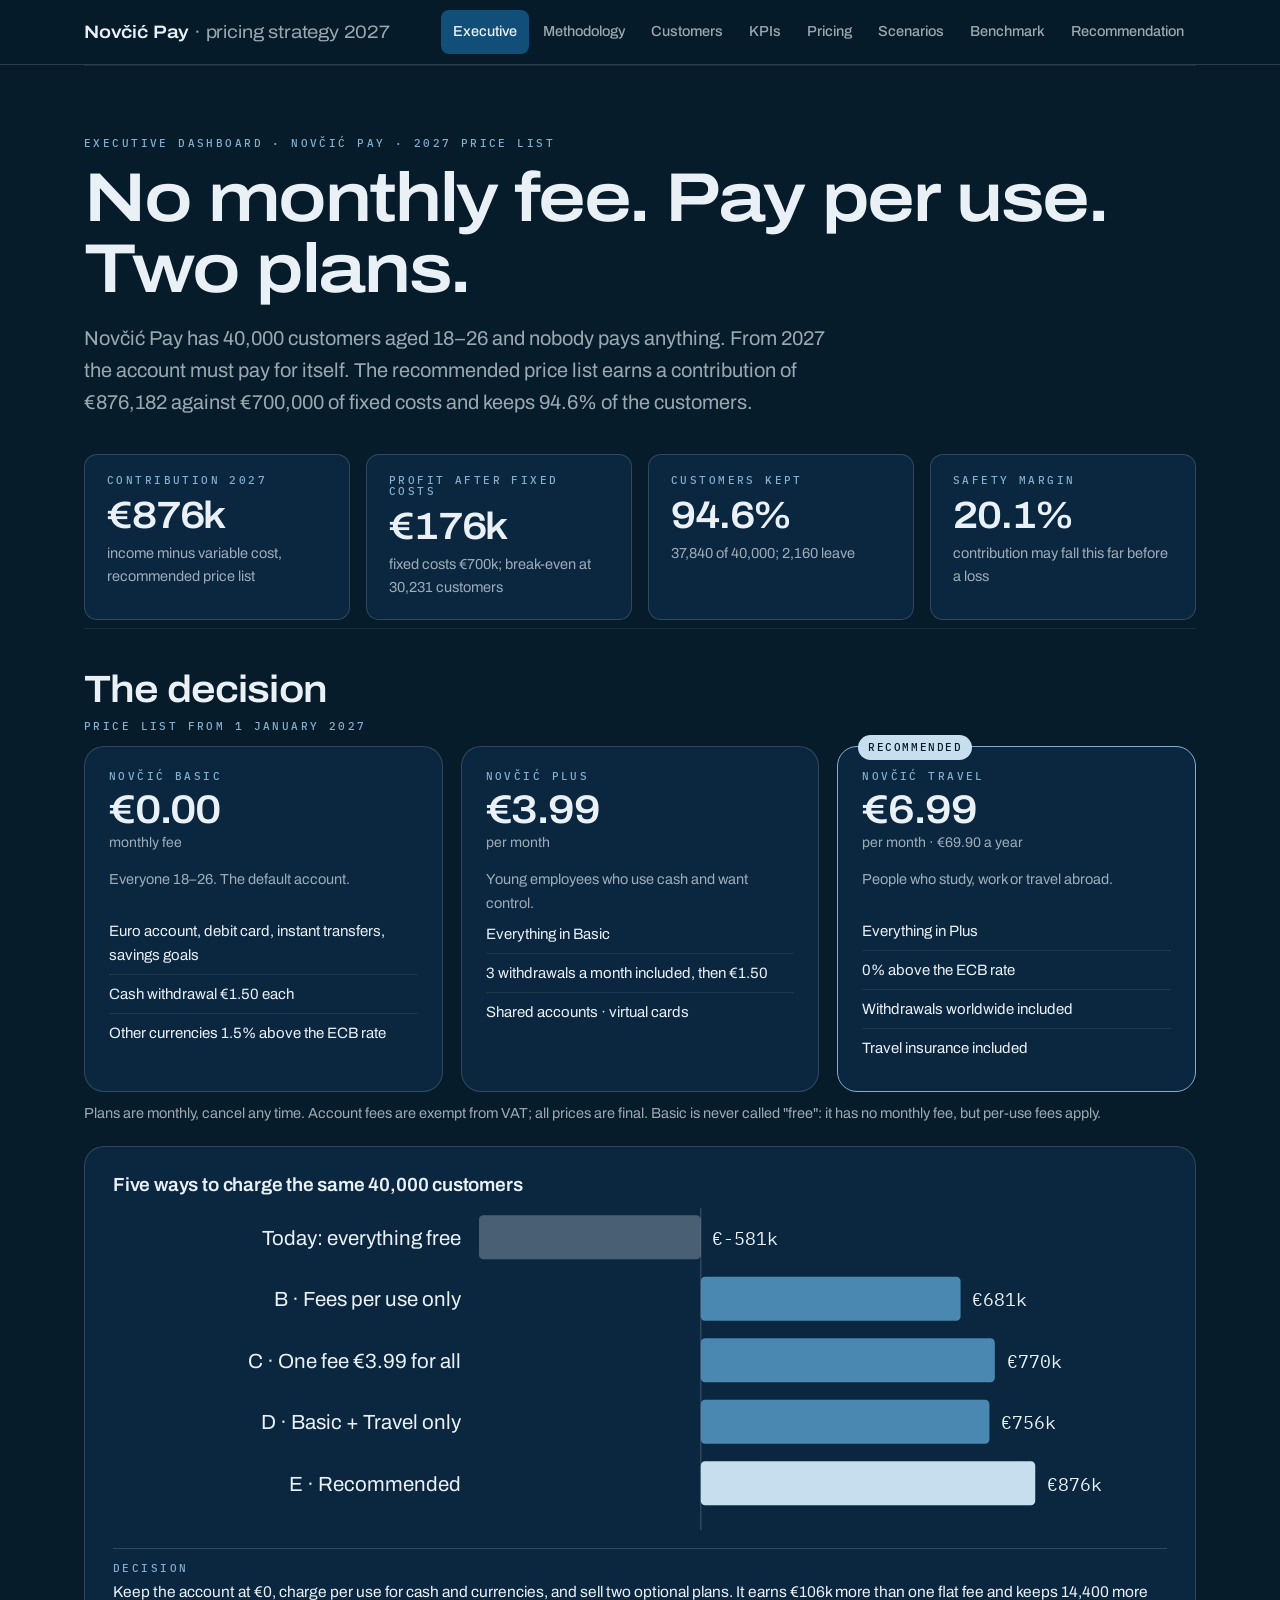
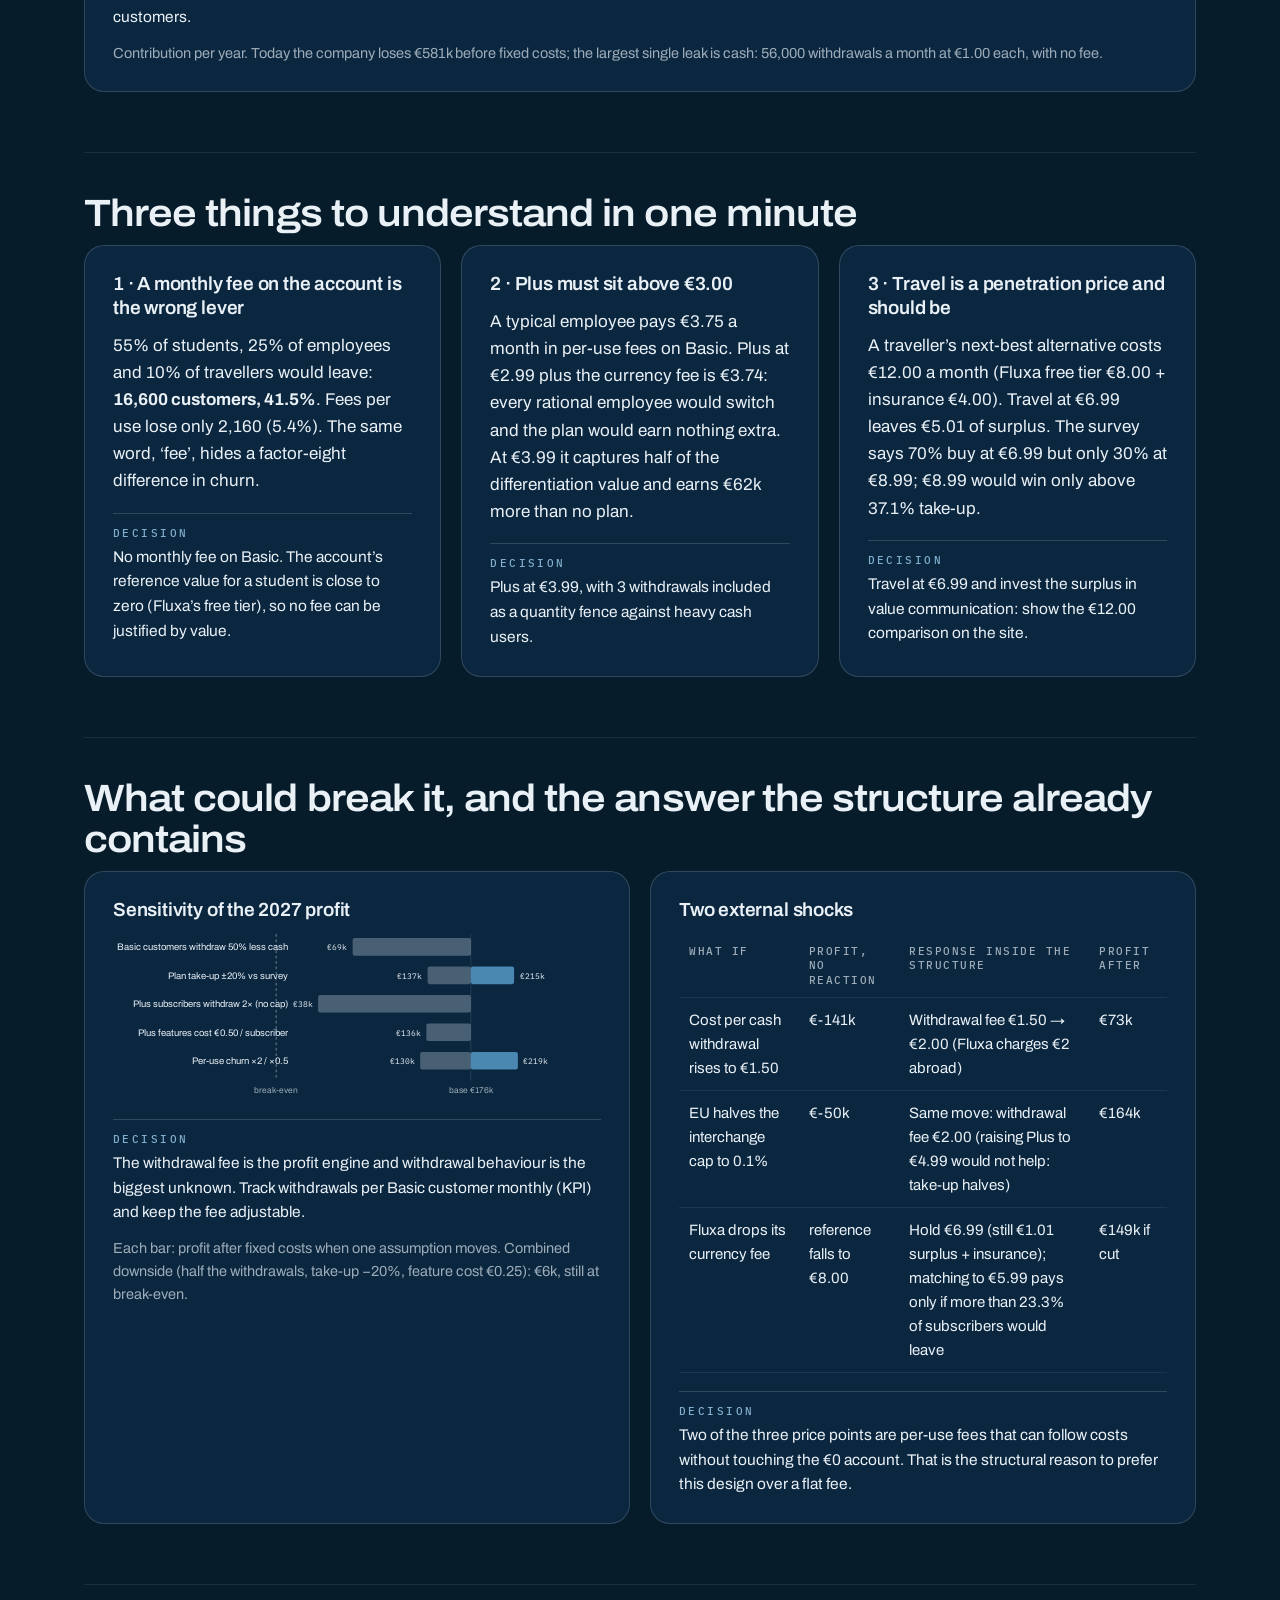
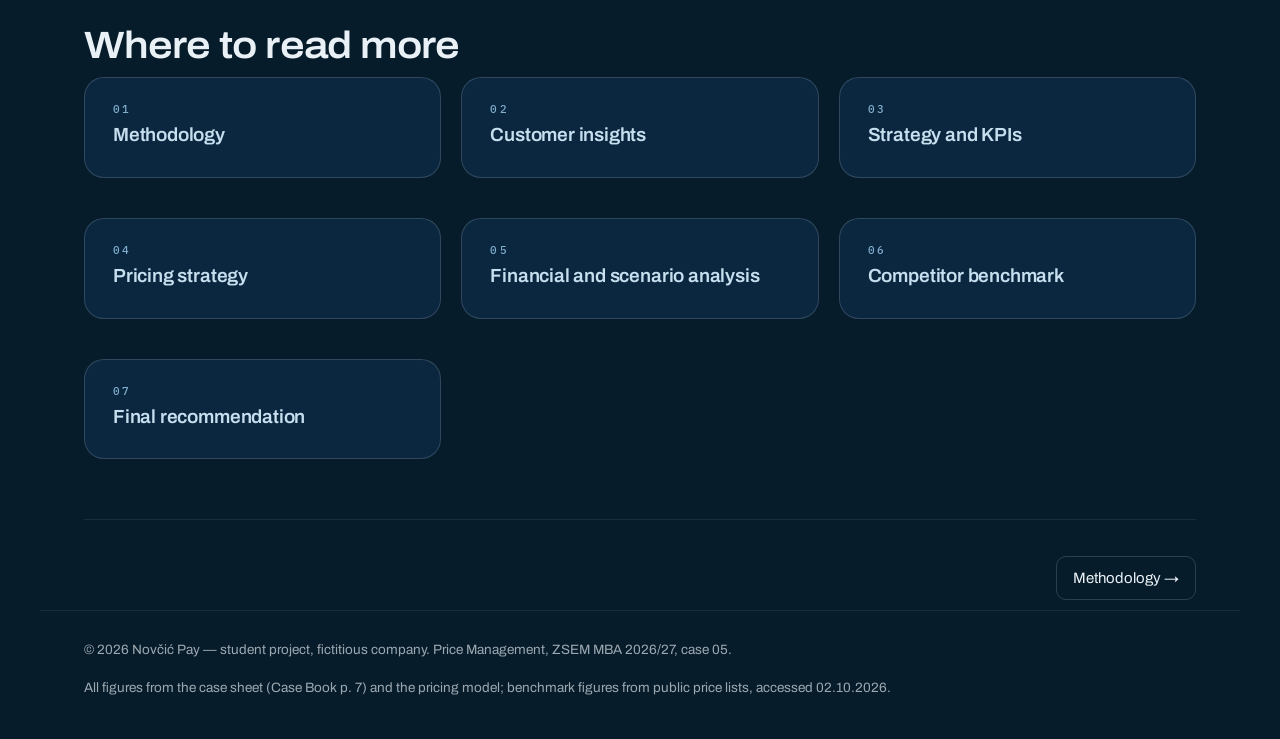
==== dashboard/index.html @ a449c2b1 "Website and pricing for Novčić Pay, with the pricing dashboard Company site (index.html) with the 20" ====
<!DOCTYPE html>
<html lang="en">
<head>
<meta charset="utf-8">
<meta name="viewport" content="width=device-width, initial-scale=1">
<title>No monthly fee. Pay per use. Two plans. — Novčić Pay pricing</title>
<meta name="description" content="Novčić Pay pricing strategy 2027 — No monthly fee. Pay per use. Two plans.">
<link rel="preconnect" href="https://fonts.googleapis.com">
<link href="https://fonts.googleapis.com/css2?family=Archivo:wdth,wght@100..125,400..700&family=IBM+Plex+Mono:wght@400;500&display=swap" rel="stylesheet">
<link rel="stylesheet" href="style.css">
</head>
<body>
<header class="top">
  <div class="wrap bar">
    <a class="brand" href="index.html">Novčić Pay <span>· pricing strategy 2027</span></a>
    <nav class="menu" aria-label="Dashboard pages"><a href="index.html" class=cur>Executive</a><a href="methodology.html">Methodology</a><a href="customers.html">Customers</a><a href="kpis.html">KPIs</a><a href="pricing.html">Pricing</a><a href="scenarios.html">Scenarios</a><a href="benchmark.html">Benchmark</a><a href="recommendation.html">Recommendation</a></nav>
  </div>
</header>
<main class="wrap">
  <section class="hero">
    <div class="eyebrow">Executive dashboard · Novčić Pay · 2027 price list</div>
    <h1>No monthly fee. Pay per use. Two plans.</h1>
    <p class="lead">Novčić Pay has 40,000 customers aged 18–26 and nobody pays anything. From 2027 the account must pay for itself. The recommended price list earns a contribution of €876,182 against €700,000 of fixed costs and keeps 94.6% of the customers.</p>
  </section>
  
<div class="tiles"><div class="tile"><div class="mono">Contribution 2027</div><div class="big">€876k</div><div class="sub">income minus variable cost, recommended price list</div></div><div class="tile"><div class="mono">Profit after fixed costs</div><div class="big">€176k</div><div class="sub">fixed costs €700k; break-even at 30,231 customers</div></div><div class="tile"><div class="mono">Customers kept</div><div class="big">94.6%</div><div class="sub">37,840 of 40,000; 2,160 leave</div></div><div class="tile"><div class="mono">Safety margin</div><div class="big">20.1%</div><div class="sub">contribution may fall this far before a loss</div></div></div>
<section><h2>The decision</h2>
<h3 class="mono" style="margin-bottom:14px">Price list from 1 January 2027</h3>

<div class="plans">
  <div class="plan"><div class="mono">Novčić Basic</div><div class="price">€0.00</div><div class="unit">monthly fee</div>
    <div class="for">Everyone 18–26. The default account.</div>
    <ul><li>Euro account, debit card, instant transfers, savings goals</li><li>Cash withdrawal €1.50 each</li><li>Other currencies 1.5% above the ECB rate</li></ul></div>
  <div class="plan"><div class="mono">Novčić Plus</div><div class="price">€3.99</div><div class="unit">per month</div>
    <div class="for">Young employees who use cash and want control.</div>
    <ul><li>Everything in Basic</li><li>3 withdrawals a month included, then €1.50</li><li>Shared accounts · virtual cards</li></ul></div>
  <div class="plan rec"><div class="tag">Recommended</div><div class="mono">Novčić Travel</div><div class="price">€6.99</div><div class="unit">per month · €69.90 a year</div>
    <div class="for">People who study, work or travel abroad.</div>
    <ul><li>Everything in Plus</li><li>0% above the ECB rate</li><li>Withdrawals worldwide included</li><li>Travel insurance included</li></ul></div>
</div>
<p class="small">Plans are monthly, cancel any time. Account fees are exempt from VAT; all prices are final. Basic is never called "free": it has no monthly fee, but per-use fees apply.</p>

<div style="margin-top:20px">
<article class="card "><h3>Five ways to charge the same 40,000 customers</h3><svg class="chart" viewBox="0 0 720 220" role="img" aria-label="bar chart">
<line x1="401.5" y1="0" x2="401.5" y2="220" class="axis"/>
<text x="238" y="25.0" text-anchor="end" class="lbl">Today: everything free</text>
<rect x="250.0" y="5" width="151.5" height="30" rx="3" class="bar neg"/>
<text x="409.5" y="25.0" text-anchor="start" class="val">€-581k</text>
<text x="238" y="67.0" text-anchor="end" class="lbl">B · Fees per use only</text>
<rect x="401.5" y="47" width="177.5" height="30" rx="3" class="bar"/>
<text x="587.0" y="67.0" text-anchor="start" class="val">€681k</text>
<text x="238" y="109.0" text-anchor="end" class="lbl">C · One fee €3.99 for all</text>
<rect x="401.5" y="89" width="200.9" height="30" rx="3" class="bar"/>
<text x="610.4" y="109.0" text-anchor="start" class="val">€770k</text>
<text x="238" y="151.0" text-anchor="end" class="lbl">D · Basic + Travel only</text>
<rect x="401.5" y="131" width="197.2" height="30" rx="3" class="bar"/>
<text x="606.7" y="151.0" text-anchor="start" class="val">€756k</text>
<text x="238" y="193.0" text-anchor="end" class="lbl">E · Recommended</text>
<rect x="401.5" y="173" width="228.5" height="30" rx="3" class="bar hi"/>
<text x="638.0" y="193.0" text-anchor="start" class="val">€876k</text>
</svg><p class="decision"><span class="mono">Decision</span>Keep the account at €0, charge per use for cash and currencies, and sell two optional plans. It earns €106k more than one flat fee and keeps 14,400 more customers.</p><p class="note">Contribution per year. Today the company loses €581k before fixed costs; the largest single leak is cash: 56,000 withdrawals a month at €1.00 each, with no fee.</p></article>
</div>
</div></section>
<section><h2>Three things to understand in one minute</h2>
<div class="grid3">
<article class="card "><h3>1 · A monthly fee on the account is the wrong lever</h3><p>55% of students, 25% of employees and 10% of travellers would leave: <strong>16,600 customers, 41.5%</strong>. Fees per use lose only 2,160 (5.4%). The same word, ‘fee’, hides a factor-eight difference in churn.</p><p class="decision"><span class="mono">Decision</span>No monthly fee on Basic. The account’s reference value for a student is close to zero (Fluxa’s free tier), so no fee can be justified by value.</p></article>
<article class="card "><h3>2 · Plus must sit above €3.00</h3><p>A typical employee pays €3.75 a month in per-use fees on Basic. Plus at €2.99 plus the currency fee is €3.74: every rational employee would switch and the plan would earn nothing extra. At €3.99 it captures half of the differentiation value and earns €62k more than no plan.</p><p class="decision"><span class="mono">Decision</span>Plus at €3.99, with 3 withdrawals included as a quantity fence against heavy cash users.</p></article>
<article class="card "><h3>3 · Travel is a penetration price and should be</h3><p>A traveller’s next-best alternative costs €12.00 a month (Fluxa free tier €8.00 + insurance €4.00). Travel at €6.99 leaves €5.01 of surplus. The survey says 70% buy at €6.99 but only 30% at €8.99; €8.99 would win only above 37.1% take-up.</p><p class="decision"><span class="mono">Decision</span>Travel at €6.99 and invest the surplus in value communication: show the €12.00 comparison on the site.</p></article>
</div></section>
<section><h2>What could break it, and the answer the structure already contains</h2>
<div class="grid2">
<article class="card "><h3>Sensitivity of the 2027 profit</h3><svg class="chart" viewBox="0 0 720 246" role="img" aria-label="sensitivity">
<line x1="240.7" y1="0" x2="240.7" y2="216" class="axis dashed"/><text x="240.7" y="234" text-anchor="middle" class="lbl sm">break-even</text>
<line x1="528.0" y1="0" x2="528.0" y2="216" class="axis"/><text x="528.0" y="234" text-anchor="middle" class="lbl sm">base €176k</text>
<text x="258" y="24.0" text-anchor="end" class="lbl">Basic customers withdraw 50% less cash</text>
<rect x="353.6" y="6" width="174.5" height="26" rx="3" class="bar neg"/>
<text x="345.6" y="24.0" text-anchor="end" class="val">€69k</text>
<text x="258" y="66.0" text-anchor="end" class="lbl">Plan take-up ±20% vs survey</text>
<rect x="464.2" y="48" width="63.8" height="26" rx="3" class="bar neg"/>
<text x="456.2" y="66.0" text-anchor="end" class="val">€137k</text>
<rect x="528.0" y="48" width="63.8" height="26" rx="3" class="bar"/>
<text x="599.8" y="66.0" text-anchor="start" class="val">€215k</text>
<text x="258" y="108.0" text-anchor="end" class="lbl">Plus subscribers withdraw 2× (no cap)</text>
<rect x="302.6" y="90" width="225.4" height="26" rx="3" class="bar neg"/>
<text x="294.6" y="108.0" text-anchor="end" class="val">€38k</text>
<text x="258" y="150.0" text-anchor="end" class="lbl">Plus features cost €0.50 / subscriber</text>
<rect x="462.3" y="132" width="65.7" height="26" rx="3" class="bar neg"/>
<text x="454.3" y="150.0" text-anchor="end" class="val">€136k</text>
<text x="258" y="192.0" text-anchor="end" class="lbl">Per-use churn ×2 / ×0.5</text>
<rect x="453.2" y="174" width="74.9" height="26" rx="3" class="bar neg"/>
<text x="445.2" y="192.0" text-anchor="end" class="val">€130k</text>
<rect x="528.0" y="174" width="69.4" height="26" rx="3" class="bar"/>
<text x="605.4" y="192.0" text-anchor="start" class="val">€219k</text>
</svg><p class="decision"><span class="mono">Decision</span>The withdrawal fee is the profit engine and withdrawal behaviour is the biggest unknown. Track withdrawals per Basic customer monthly (KPI) and keep the fee adjustable.</p><p class="note">Each bar: profit after fixed costs when one assumption moves. Combined downside (half the withdrawals, take-up −20%, feature cost €0.25): €6k, still at break-even.</p></article>
<article class="card "><h3>Two external shocks</h3><div class="tablewrap"><table class=""><thead><tr><th>What if</th><th>Profit, no reaction</th><th>Response inside the structure</th><th>Profit after</th></tr></thead><tbody><tr><td>Cost per cash withdrawal rises to €1.50</td><td><span class="n">€-141k</span></td><td>Withdrawal fee €1.50 → €2.00 (Fluxa charges €2 abroad)</td><td>€73k</td></tr><tr><td>EU halves the interchange cap to 0.1%</td><td>€-50k</td><td>Same move: withdrawal fee €2.00 (raising Plus to €4.99 would not help: take-up halves)</td><td>€164k</td></tr><tr><td>Fluxa drops its currency fee</td><td>reference falls to €8.00</td><td>Hold €6.99 (still €1.01 surplus + insurance); matching to €5.99 pays only if more than 23.3% of subscribers would leave</td><td>€149k if cut</td></tr></tbody></table></div><p class="decision"><span class="mono">Decision</span>Two of the three price points are per-use fees that can follow costs without touching the €0 account. That is the structural reason to prefer this design over a flat fee.</p></article>
</div></section>
<section><h2>Where to read more</h2><div class="grid3"><a class="card" style="text-decoration:none;display:block" href="methodology.html"><div class="mono">01</div><h3 style="margin:8px 0 4px">Methodology</h3></a><a class="card" style="text-decoration:none;display:block" href="customers.html"><div class="mono">02</div><h3 style="margin:8px 0 4px">Customer insights</h3></a><a class="card" style="text-decoration:none;display:block" href="kpis.html"><div class="mono">03</div><h3 style="margin:8px 0 4px">Strategy and KPIs</h3></a><a class="card" style="text-decoration:none;display:block" href="pricing.html"><div class="mono">04</div><h3 style="margin:8px 0 4px">Pricing strategy</h3></a><a class="card" style="text-decoration:none;display:block" href="scenarios.html"><div class="mono">05</div><h3 style="margin:8px 0 4px">Financial and scenario analysis</h3></a><a class="card" style="text-decoration:none;display:block" href="benchmark.html"><div class="mono">06</div><h3 style="margin:8px 0 4px">Competitor benchmark</h3></a><a class="card" style="text-decoration:none;display:block" href="recommendation.html"><div class="mono">07</div><h3 style="margin:8px 0 4px">Final recommendation</h3></a></div></section>

  <nav class="pager"><span></span><a href="methodology.html">Methodology →</a></nav>
</main>
<footer class="wrap foot">
  <span>© 2026 Novčić Pay — student project, fictitious company. Price Management, ZSEM MBA 2026/27, case 05.</span>
  <span>All figures from the case sheet (Case Book p. 7) and the pricing model; benchmark figures from public price lists, accessed 02.10.2026.</span>
</footer>
</body>
</html>
---- dashboard/style.css ----
/* Novčić Pay pricing dashboard — MODRO tokens, dark base. Generated by novcic_build_dashboard.py */
:root{
  --deep:#071C2B; --ink:#0D2F49; --surface:#0B2740; --surface2:#114E78;
  --text:#EAF1F6; --muted:rgba(234,241,246,.66); --hair:rgba(234,241,246,.16); --hair-soft:rgba(234,241,246,.08);
  --d1:#C6DEED; --d2:#82AFCE; --d3:#4A87B1; --d4:#236995;
  --sans:"Archivo",-apple-system,BlinkMacSystemFont,"Segoe UI",Helvetica,Arial,sans-serif;
  --mono:"IBM Plex Mono",ui-monospace,SFMono-Regular,Menlo,monospace;
  --max:1200px; --pad:44px; --r-lg:20px; --r-md:13px;
}
*{box-sizing:border-box}
html{scroll-behavior:smooth}
body{margin:0;background:var(--deep);color:var(--text);font-family:var(--sans);font-size:17px;line-height:1.6;font-variation-settings:"wdth" 100}
a{color:var(--d1)}
.wrap{max-width:var(--max);margin:0 auto;padding:0 var(--pad)}
.top{position:sticky;top:0;z-index:20;background:rgba(7,28,43,.88);backdrop-filter:blur(10px);border-bottom:1px solid var(--hair)}
.bar{display:flex;align-items:center;justify-content:space-between;gap:16px;min-height:64px;flex-wrap:wrap}
.brand{font-weight:600;font-size:18px;letter-spacing:-.01em;color:var(--text);text-decoration:none;font-variation-settings:"wdth" 112}
.brand span{color:var(--muted);font-weight:400}
.menu{display:flex;gap:2px;flex-wrap:wrap}
.menu a{display:inline-flex;align-items:center;min-height:44px;padding:0 12px;border-radius:8px;color:var(--muted);text-decoration:none;font-size:14.5px;font-weight:500}
.menu a:hover{background:var(--hair-soft);color:var(--text)}
.menu a.cur{color:var(--text);background:var(--surface2)}
.hero{padding:72px 0 28px}
.eyebrow,.mono{font:500 11px/1 var(--mono);letter-spacing:.22em;text-transform:uppercase;color:var(--d2)}
h1{font-size:clamp(38px,5.4vw,72px);line-height:1.02;letter-spacing:-.035em;font-weight:600;margin:14px 0 18px;font-variation-settings:"wdth" 118}
h2{font-size:clamp(26px,3vw,38px);line-height:1.1;letter-spacing:-.025em;font-weight:600;margin:0 0 10px;font-variation-settings:"wdth" 112}
h3{font-size:19px;line-height:1.25;margin:0 0 12px;font-weight:600;letter-spacing:-.01em}
.lead{font-size:20px;color:var(--muted);max-width:68ch;margin:0}
.intro{color:var(--muted);max-width:68ch;margin:0 0 22px}
section{padding:40px 0;border-top:1px solid var(--hair-soft)}
p{margin:0 0 1em}
.tiles{display:grid;grid-template-columns:repeat(4,1fr);gap:16px;margin:8px 0 8px}
.tile{background:var(--surface);border:1px solid var(--hair);border-radius:var(--r-md);padding:20px 22px}
.tile .big{font-size:38px;font-weight:600;letter-spacing:-.03em;line-height:1.05;margin:10px 0 6px;font-variant-numeric:tabular-nums;font-variation-settings:"wdth" 112}
.tile .sub{color:var(--muted);font-size:14.5px}
.grid2{display:grid;grid-template-columns:1fr 1fr;gap:20px}
.grid3{display:grid;grid-template-columns:repeat(3,1fr);gap:20px}
.card{background:var(--surface);border:1px solid var(--hair);border-radius:var(--r-lg);padding:26px 28px;margin:0 0 20px}
.card.plain{background:transparent;border-color:var(--hair-soft)}
.card.accent{border-color:var(--d2);box-shadow:0 0 0 1px rgba(130,175,206,.25),0 20px 60px rgba(7,28,43,.5)}
.decision{margin:18px 0 0;padding-top:14px;border-top:1px solid var(--hair);color:var(--text);font-size:15.5px}
.decision .mono{display:block;margin-bottom:6px}
.note{color:var(--muted);font-size:14.5px;margin:12px 0 0}
.chart{width:100%;height:auto;display:block;margin:8px 0 4px}
.chart .lbl{fill:var(--text);font-family:var(--sans);font-size:14px}
.chart .lbl.sm{font-size:12.5px;fill:var(--muted)}
.chart .val{fill:var(--text);font-family:var(--mono);font-size:12.5px}
.chart .val.hi{fill:var(--d1);font-weight:500}
.chart .bar{fill:var(--d3)}
.chart .bar.hi{fill:var(--d1)}
.chart .bar.neg{fill:rgba(234,241,246,.28)}
.chart .range{fill:rgba(130,175,206,.22);stroke:var(--d2);stroke-width:1}
.chart .axis{stroke:var(--hair);stroke-width:1}
.chart .axis.dashed{stroke-dasharray:4 4;stroke:var(--muted)}
.chart .axis.hi{stroke:var(--d1);stroke-dasharray:2 5}
.chart .grid{stroke:var(--hair-soft);stroke-width:1}
.chart .line{fill:none;stroke:var(--d2);stroke-width:2.5}
.chart .dot{fill:var(--d1);stroke:var(--deep);stroke-width:2}
.chart .shade{fill:rgba(234,241,246,.05)}
.tablewrap{overflow-x:auto;margin:6px 0}
table{width:100%;border-collapse:collapse;font-size:15px}
th,td{text-align:left;padding:10px 10px;border-bottom:1px solid var(--hair-soft);vertical-align:top}
th{font:500 11px/1.3 var(--mono);letter-spacing:.14em;text-transform:uppercase;color:var(--muted)}
td.n,th.n{text-align:right;font-variant-numeric:tabular-nums;white-space:nowrap}
tr.hi td{color:var(--d1);font-weight:600}
td.dim{color:var(--muted)}
.plans{display:grid;grid-template-columns:repeat(3,1fr);gap:18px;margin:10px 0}
.plan{background:var(--surface);border:1px solid var(--hair);border-radius:var(--r-lg);padding:24px;position:relative}
.plan.rec{border-color:var(--d2)}
.plan .tag{position:absolute;top:-12px;left:20px;background:var(--d1);color:var(--deep);font:500 11px/1 var(--mono);letter-spacing:.14em;text-transform:uppercase;padding:7px 10px;border-radius:999px}
.plan .price{font-size:40px;font-weight:600;letter-spacing:-.03em;line-height:1;margin:8px 0 2px;font-variation-settings:"wdth" 112}
.plan .unit{color:var(--muted);font-size:14px;margin-bottom:14px}
.plan ul{list-style:none;margin:0;padding:0}
.plan li{padding:7px 0;border-top:1px solid var(--hair-soft);font-size:15px}
.plan li:first-child{border-top:0}
.plan .for{color:var(--muted);font-size:14.5px;min-height:44px}
.chain{display:flex;flex-wrap:wrap;gap:8px;align-items:center;margin:10px 0 20px}
.chain span{background:var(--surface);border:1px solid var(--hair);border-radius:999px;padding:8px 14px;font-size:14.5px}
.chain span.on{border-color:var(--d2);color:var(--d1)}
.chain i{color:var(--muted);font-style:normal}
.map{display:grid;grid-template-columns:1fr;gap:10px}
.map .row{display:grid;grid-template-columns:150px 1fr;gap:12px;align-items:stretch}
.map .row .k{font:500 11px/1.3 var(--mono);letter-spacing:.14em;text-transform:uppercase;color:var(--d2);padding-top:14px}
.map .row .v{display:flex;gap:10px;flex-wrap:wrap}
.map .row .v span{background:var(--surface);border:1px solid var(--hair);border-radius:var(--r-md);padding:10px 14px;font-size:14.5px;flex:1 1 200px}
.map .arrow{text-align:center;color:var(--muted);font-size:20px;line-height:1;margin:-4px 0}
ol.steps{counter-reset:s;list-style:none;padding:0;margin:0}
ol.steps li{counter-increment:s;position:relative;padding:12px 0 12px 54px;border-top:1px solid var(--hair-soft)}
ol.steps li::before{content:counter(s,decimal-leading-zero);position:absolute;left:0;top:14px;font:500 12px/1 var(--mono);color:var(--d2);letter-spacing:.1em}
.pager{display:flex;justify-content:space-between;gap:16px;padding:36px 0 10px;border-top:1px solid var(--hair-soft);flex-wrap:wrap}
.pager a{display:inline-flex;align-items:center;min-height:44px;padding:0 16px;border:1px solid var(--hair);border-radius:10px;color:var(--text);text-decoration:none;font-size:15px}
.pager a:hover{border-color:var(--d2)}
.foot{display:flex;justify-content:space-between;gap:16px;flex-wrap:wrap;color:var(--muted);font-size:13.5px;padding-top:28px;padding-bottom:40px;border-top:1px solid var(--hair-soft)}
.kv{display:grid;grid-template-columns:auto 1fr;gap:6px 18px;font-size:15px}
.kv dt{color:var(--muted)}.kv dd{margin:0;font-variant-numeric:tabular-nums}
.callout{border-left:3px solid var(--d2);padding:4px 0 4px 18px;margin:14px 0;color:var(--text)}
.small{font-size:14.5px;color:var(--muted)}
@media(max-width:980px){.tiles{grid-template-columns:1fr 1fr}.grid2,.grid3,.plans{grid-template-columns:1fr}.map .row{grid-template-columns:1fr}:root{--pad:24px}}
@media(max-width:600px){:root{--pad:16px}body{font-size:16px}.tiles{grid-template-columns:1fr 1fr;gap:10px}.tile{padding:14px 16px}.tile .big{font-size:28px}.card{padding:20px 18px}.hero{padding:40px 0 20px}.lead{font-size:17.5px}.menu a{padding:0 9px;font-size:13.5px}}
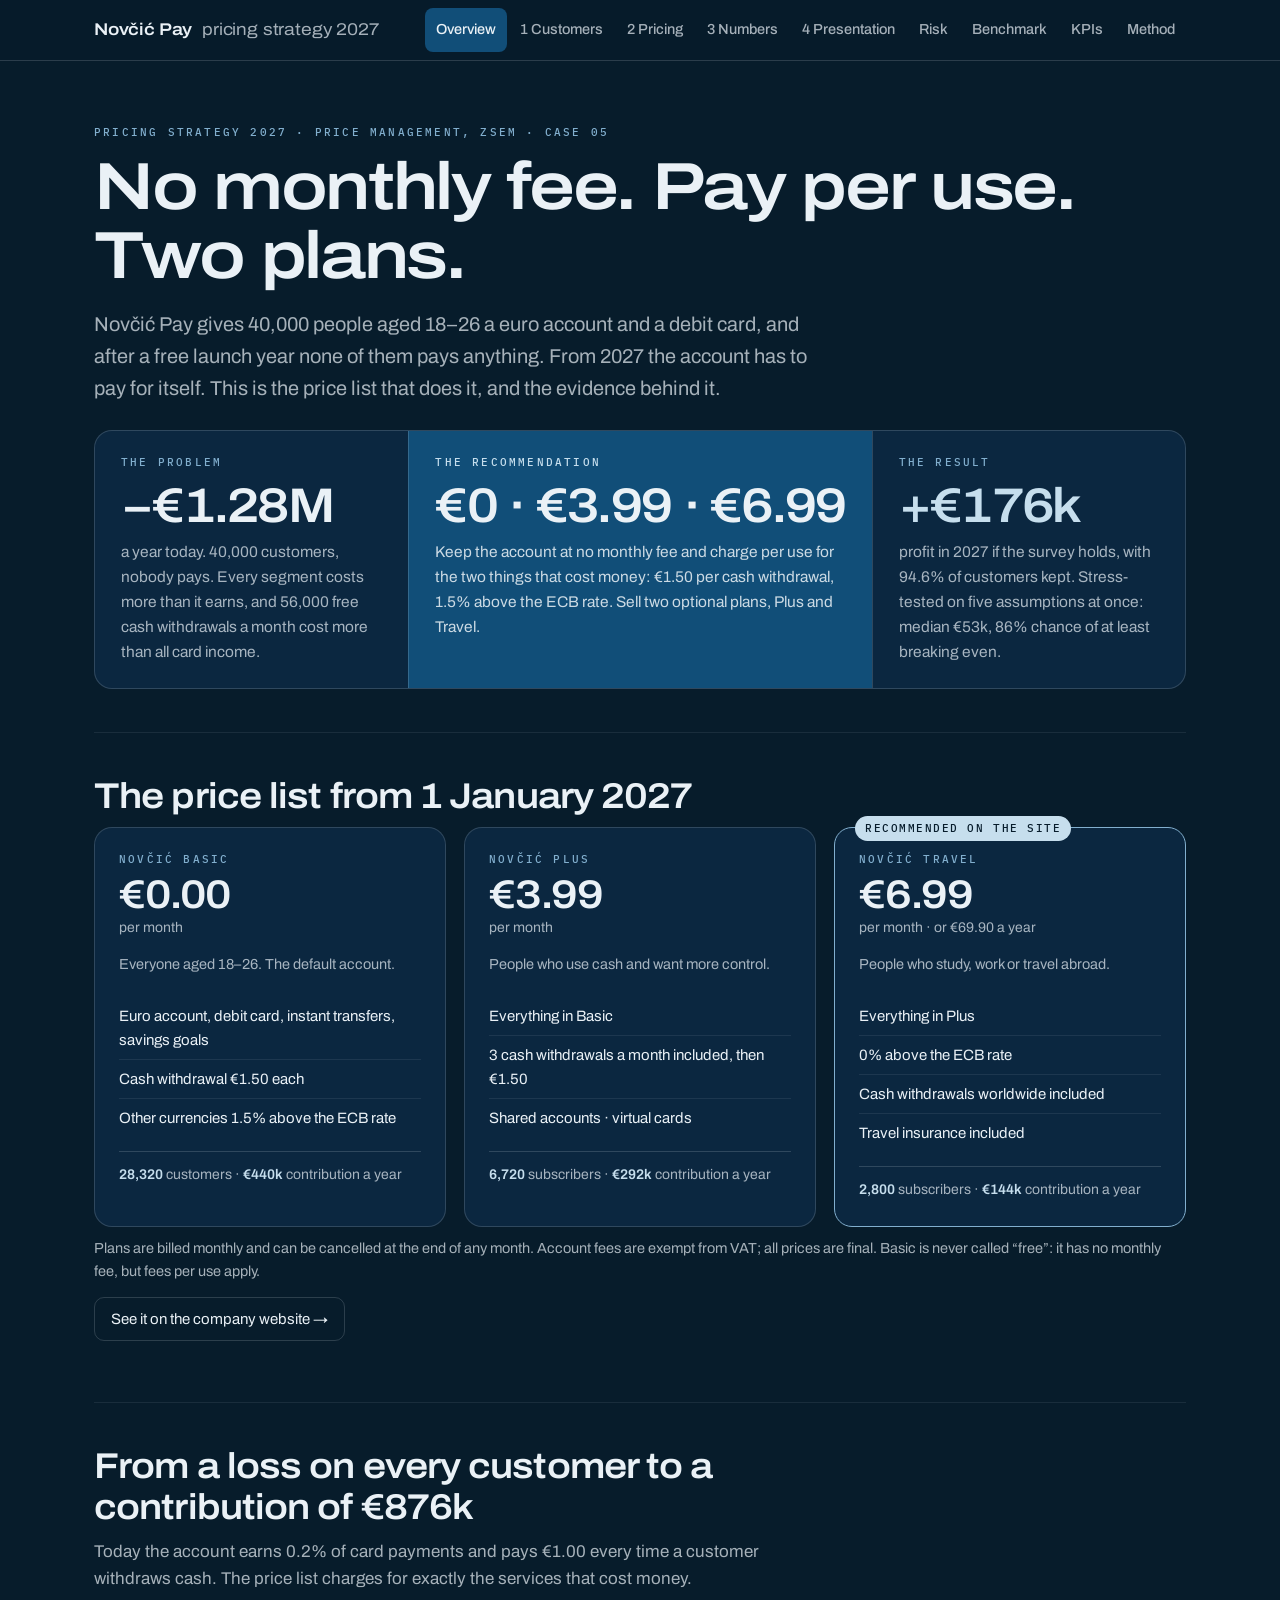
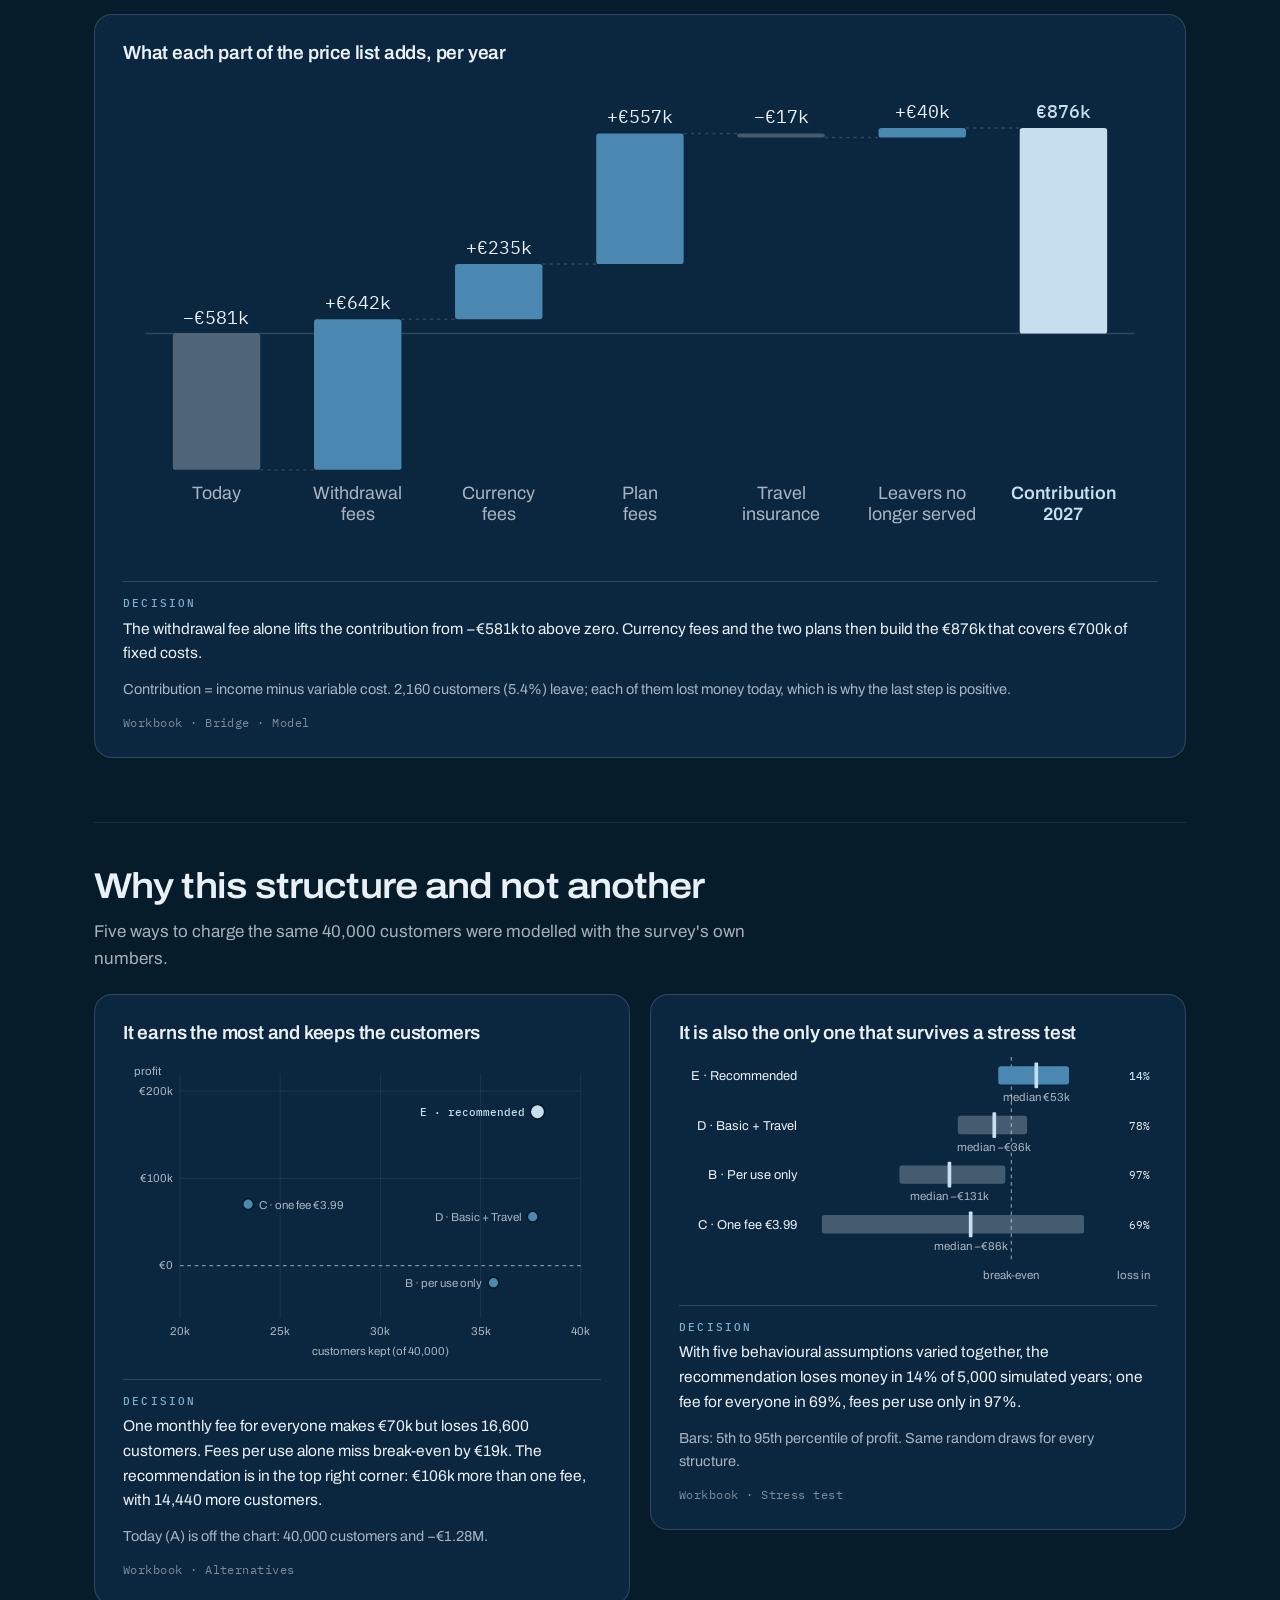
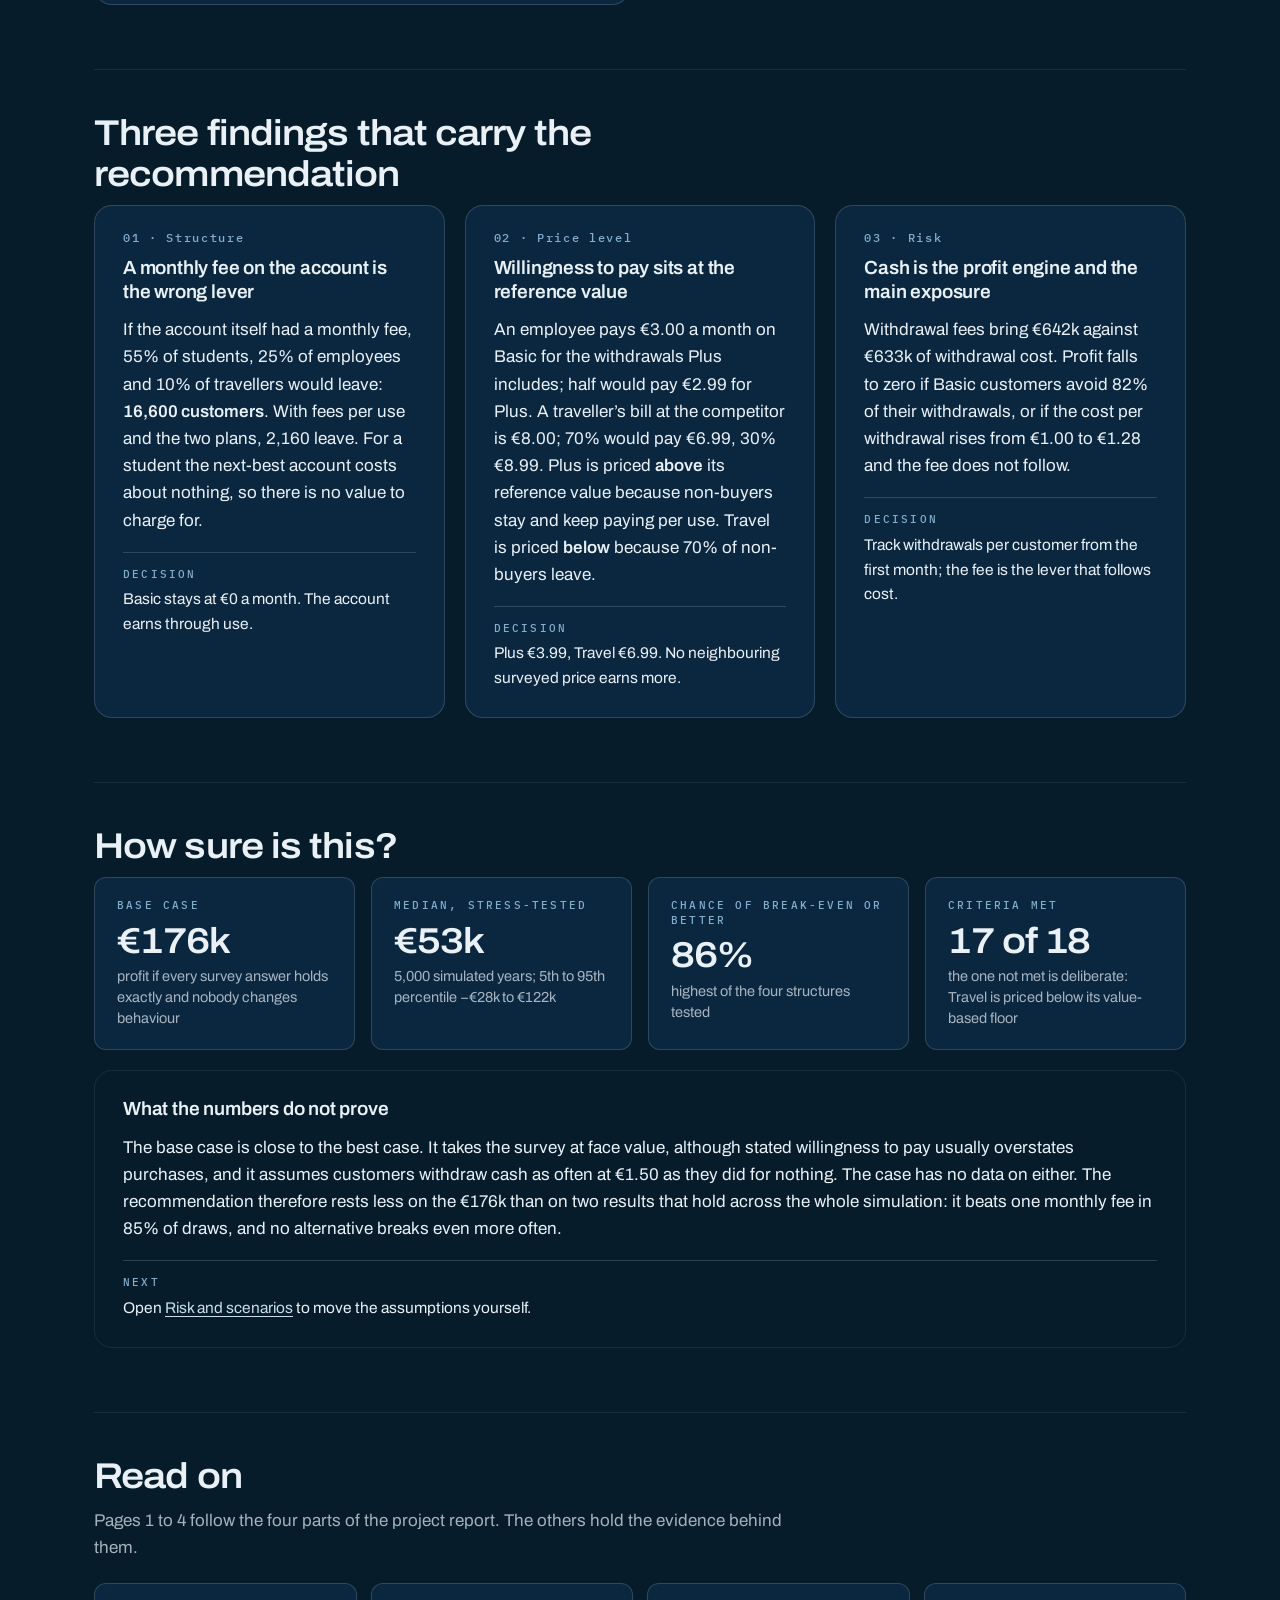
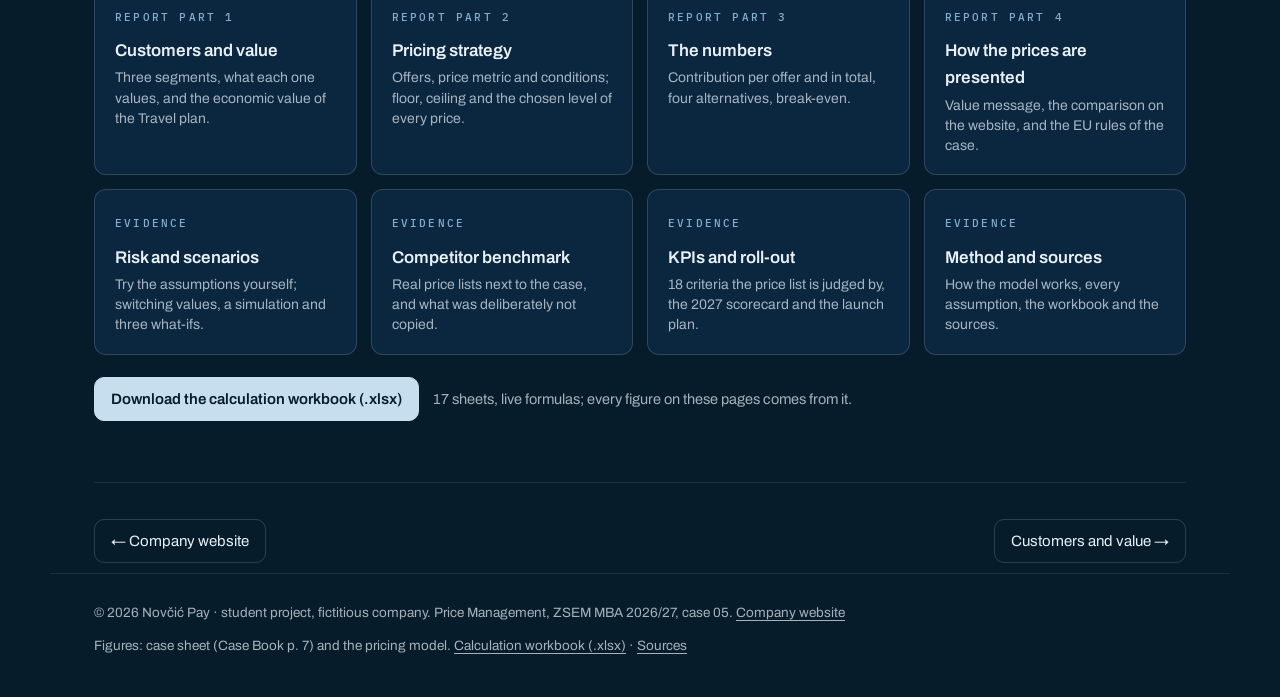
==== commit ec95c659: "Pricing analysis rebuilt: nine pages, stress test, calculation workbook; price calculator on the web" ====
--- a/dashboard/index.html
+++ b/dashboard/index.html
@@ -3,104 +3,144 @@
 <head>
 <meta charset="utf-8">
 <meta name="viewport" content="width=device-width, initial-scale=1">
-<title>No monthly fee. Pay per use. Two plans. — Novčić Pay pricing</title>
-<meta name="description" content="Novčić Pay pricing strategy 2027 — No monthly fee. Pay per use. Two plans.">
+<title>Overview · Novčić Pay pricing strategy 2027</title>
+<meta name="description" content="Novčić Pay pricing strategy 2027: The problem, the price list, the result and how sure it is.">
 <link rel="preconnect" href="https://fonts.googleapis.com">
+<link rel="preconnect" href="https://fonts.gstatic.com" crossorigin>
 <link href="https://fonts.googleapis.com/css2?family=Archivo:wdth,wght@100..125,400..700&family=IBM+Plex+Mono:wght@400;500&display=swap" rel="stylesheet">
-<link rel="stylesheet" href="style.css">
+<link rel="stylesheet" href="style.css?v=8e85ceaf">
 </head>
 <body>
+<a class="skip" href="#main">Skip to content</a>
 <header class="top">
   <div class="wrap bar">
-    <a class="brand" href="index.html">Novčić Pay <span>· pricing strategy 2027</span></a>
-    <nav class="menu" aria-label="Dashboard pages"><a href="index.html" class=cur>Executive</a><a href="methodology.html">Methodology</a><a href="customers.html">Customers</a><a href="kpis.html">KPIs</a><a href="pricing.html">Pricing</a><a href="scenarios.html">Scenarios</a><a href="benchmark.html">Benchmark</a><a href="recommendation.html">Recommendation</a></nav>
+    <a class="brand" href="index.html">Novčić Pay <span>pricing strategy 2027</span></a>
+    <nav class="menu" aria-label="Dashboard pages"><a href="index.html" class=cur aria-current=page>Overview</a><a href="customers.html">1 Customers</a><a href="pricing.html">2 Pricing</a><a href="numbers.html">3 Numbers</a><a href="presentation.html">4 Presentation</a><a href="risk.html">Risk</a><a href="benchmark.html">Benchmark</a><a href="kpis.html">KPIs</a><a href="methodology.html">Method</a></nav>
   </div>
 </header>
-<main class="wrap">
+<main class="wrap" id="main">
   <section class="hero">
-    <div class="eyebrow">Executive dashboard · Novčić Pay · 2027 price list</div>
+    <div class="eyebrow">Pricing strategy 2027 · Price Management, ZSEM · case 05</div>
     <h1>No monthly fee. Pay per use. Two plans.</h1>
-    <p class="lead">Novčić Pay has 40,000 customers aged 18–26 and nobody pays anything. From 2027 the account must pay for itself. The recommended price list earns a contribution of €876,182 against €700,000 of fixed costs and keeps 94.6% of the customers.</p>
+    <p class="lead">Novčić Pay gives 40,000 people aged 18–26 a euro account and a debit card, and after a free launch year none of them pays anything. From 2027 the account has to pay for itself. This is the price list that does it, and the evidence behind it.
+<div class="prr">
+  <div><div class="mono">The problem</div><div class="big">−€1.28M</div>
+    <p>a year today. 40,000 customers, nobody pays. Every segment costs more than it earns, and 56,000 free cash withdrawals a month cost more than all card income.</p></div>
+  <div class="rec"><div class="mono">The recommendation</div><div class="big">€0 · €3.99 · €6.99</div>
+    <p>Keep the account at no monthly fee and charge per use for the two things that cost money: €1.50 per cash withdrawal, 1.5% above the ECB rate. Sell two optional plans, Plus and Travel.</p></div>
+  <div class="res"><div class="mono">The result</div><div class="big">+€176k</div>
+    <p>profit in 2027 if the survey holds, with 94.6% of customers kept. Stress-tested on five assumptions at once: median €53k, 86% chance of at least breaking even.</p></div>
+</div></p>
   </section>
   
-<div class="tiles"><div class="tile"><div class="mono">Contribution 2027</div><div class="big">€876k</div><div class="sub">income minus variable cost, recommended price list</div></div><div class="tile"><div class="mono">Profit after fixed costs</div><div class="big">€176k</div><div class="sub">fixed costs €700k; break-even at 30,231 customers</div></div><div class="tile"><div class="mono">Customers kept</div><div class="big">94.6%</div><div class="sub">37,840 of 40,000; 2,160 leave</div></div><div class="tile"><div class="mono">Safety margin</div><div class="big">20.1%</div><div class="sub">contribution may fall this far before a loss</div></div></div>
-<section><h2>The decision</h2>
-<h3 class="mono" style="margin-bottom:14px">Price list from 1 January 2027</h3>
+<section id="prices"><h2>The price list from 1 January 2027</h2>
+<div class="plans">
+  <div class="plan"><div class="mono">Novčić Basic</div><div class="price">€0.00</div><div class="unit">per month</div>
+    <div class="for">Everyone aged 18–26. The default account.</div>
+    <ul><li>Euro account, debit card, instant transfers, savings goals</li><li>Cash withdrawal €1.50 each</li><li>Other currencies 1.5% above the ECB rate</li></ul><div class="earn"><b>28,320</b> customers · <b>€440k</b> contribution a year</div></div>
+  <div class="plan"><div class="mono">Novčić Plus</div><div class="price">€3.99</div><div class="unit">per month</div>
+    <div class="for">People who use cash and want more control.</div>
+    <ul><li>Everything in Basic</li><li>3 cash withdrawals a month included, then €1.50</li><li>Shared accounts · virtual cards</li></ul><div class="earn"><b>6,720</b> subscribers · <b>€292k</b> contribution a year</div></div>
+  <div class="plan rec"><div class="tag">Recommended on the site</div><div class="mono">Novčić Travel</div><div class="price">€6.99</div><div class="unit">per month · or €69.90 a year</div>
+    <div class="for">People who study, work or travel abroad.</div>
+    <ul><li>Everything in Plus</li><li>0% above the ECB rate</li><li>Cash withdrawals worldwide included</li><li>Travel insurance included</li></ul><div class="earn"><b>2,800</b> subscribers · <b>€144k</b> contribution a year</div></div>
+</div>
+<p class="small">Plans are billed monthly and can be cancelled at the end of any month. Account fees are exempt from VAT; all prices are final. Basic is never called “free”: it has no monthly fee, but fees per use apply.</p>
+<p style="margin-top:14px"><a class="btn" href="../#pricing">See it on the company website →</a></p></section>
+<section><h2>From a loss on every customer to a contribution of €876k</h2><p class="intro">Today the account earns 0.2% of card payments and pays €1.00 every time a customer withdraws cash. The price list charges for exactly the services that cost money.</p><article class="card "><h3>What each part of the price list adds, per year</h3><div class="cw"><svg class="chart wide" viewBox="0 0 720 330" role="img" aria-label="bridge from today to the recommended price list">
+<line x1="16" y1="173.1" x2="704" y2="173.1" class="axis"/>
+<rect x="34.7" y="173.1" width="60.9" height="94.9" rx="2" class="bar base"/>
+<text x="65.1" y="166.1" text-anchor="middle" class="val">−€581k</text>
+<line x1="95.6" y1="268.0" x2="133.0" y2="268.0" class="link"/>
+<text x="65.1" y="288" text-anchor="middle" class="lbl sm">Today</text>
+<rect x="133.0" y="163.1" width="60.9" height="104.9" rx="2" class="bar"/>
+<text x="163.4" y="156.1" text-anchor="middle" class="val">+€642k</text>
+<line x1="193.9" y1="163.1" x2="231.2" y2="163.1" class="link"/>
+<text x="163.4" y="288" text-anchor="middle" class="lbl sm">Withdrawal</text><text x="163.4" y="303" text-anchor="middle" class="lbl sm">fees</text>
+<rect x="231.2" y="124.7" width="60.9" height="38.4" rx="2" class="bar"/>
+<text x="261.7" y="117.7" text-anchor="middle" class="val">+€235k</text>
+<line x1="292.2" y1="124.7" x2="329.5" y2="124.7" class="link"/>
+<text x="261.7" y="288" text-anchor="middle" class="lbl sm">Currency</text><text x="261.7" y="303" text-anchor="middle" class="lbl sm">fees</text>
+<rect x="329.5" y="33.8" width="60.9" height="90.9" rx="2" class="bar"/>
+<text x="360.0" y="26.8" text-anchor="middle" class="val">+€557k</text>
+<line x1="390.5" y1="33.8" x2="427.8" y2="33.8" class="link"/>
+<text x="360.0" y="288" text-anchor="middle" class="lbl sm">Plan</text><text x="360.0" y="303" text-anchor="middle" class="lbl sm">fees</text>
+<rect x="427.8" y="33.8" width="60.9" height="2.7" rx="2" class="bar neg"/>
+<text x="458.3" y="26.8" text-anchor="middle" class="val">−€17k</text>
+<line x1="488.8" y1="36.6" x2="526.1" y2="36.6" class="link"/>
+<text x="458.3" y="288" text-anchor="middle" class="lbl sm">Travel</text><text x="458.3" y="303" text-anchor="middle" class="lbl sm">insurance</text>
+<rect x="526.1" y="30.0" width="60.9" height="6.6" rx="2" class="bar"/>
+<text x="556.6" y="23.0" text-anchor="middle" class="val">+€40k</text>
+<line x1="587.0" y1="30.0" x2="624.4" y2="30.0" class="link"/>
+<text x="556.6" y="288" text-anchor="middle" class="lbl sm">Leavers no</text><text x="556.6" y="303" text-anchor="middle" class="lbl sm">longer served</text>
+<rect x="624.4" y="30.0" width="60.9" height="143.1" rx="2" class="bar hi"/>
+<text x="654.9" y="23.0" text-anchor="middle" class="val hi">€876k</text>
+<text x="654.9" y="288" text-anchor="middle" class="lbl sm strong">Contribution</text><text x="654.9" y="303" text-anchor="middle" class="lbl sm strong">2027</text>
+</svg></div><p class="decision"><span class="mono">Decision</span>The withdrawal fee alone lifts the contribution from −€581k to above zero. Currency fees and the two plans then build the €876k that covers €700k of fixed costs.</p><p class="note">Contribution = income minus variable cost. 2,160 customers (5.4%) leave; each of them lost money today, which is why the last step is positive.</p><p class="src">Workbook · Bridge · Model</p></article></section>
+<section><h2>Why this structure and not another</h2><p class="intro">Five ways to charge the same 40,000 customers were modelled with the survey's own numbers.</p>
+<div class="grid2">
+<article class="card "><h3>It earns the most and keeps the customers</h3><svg class="chart" viewBox="0 0 520 330" role="img" aria-label="profit against customers kept, by price structure">
+<line x1="62" y1="227.0" x2="498" y2="227.0" class="axis dashed"/><text x="54" y="231.0" text-anchor="end" class="lbl sm">€0</text>
+<line x1="62" y1="132.0" x2="498" y2="132.0" class="grid"/><text x="54" y="136.0" text-anchor="end" class="lbl sm">€100k</text>
+<line x1="62" y1="37.0" x2="498" y2="37.0" class="grid"/><text x="54" y="41.0" text-anchor="end" class="lbl sm">€200k</text>
+<line x1="62.0" y1="18" x2="62.0" y2="284" class="grid"/><text x="62.0" y="302" text-anchor="middle" class="lbl sm">20k</text>
+<line x1="171.0" y1="18" x2="171.0" y2="284" class="grid"/><text x="171.0" y="302" text-anchor="middle" class="lbl sm">25k</text>
+<line x1="280.0" y1="18" x2="280.0" y2="284" class="grid"/><text x="280.0" y="302" text-anchor="middle" class="lbl sm">30k</text>
+<line x1="389.0" y1="18" x2="389.0" y2="284" class="grid"/><text x="389.0" y="302" text-anchor="middle" class="lbl sm">35k</text>
+<line x1="498.0" y1="18" x2="498.0" y2="284" class="grid"/><text x="498.0" y="302" text-anchor="middle" class="lbl sm">40k</text>
+<text x="280.0" y="324" text-anchor="middle" class="lbl sm">customers kept (of 40,000)</text>
+<text x="12" y="20" class="lbl sm">profit</text>
+<circle cx="403.0" cy="245.5" r="6" class="dot dim"/>
+<text x="391.0" y="250.5" text-anchor="end" class="lbl sm">B · per use only</text>
+<circle cx="136.1" cy="160.1" r="6" class="dot dim"/>
+<text x="148.1" y="165.1" text-anchor="start" class="lbl sm">C · one fee €3.99</text>
+<circle cx="445.7" cy="173.7" r="6" class="dot dim"/>
+<text x="433.7" y="178.7" text-anchor="end" class="lbl sm">D · Basic + Travel</text>
+<circle cx="450.9" cy="59.6" r="8" class="dot hi"/>
+<text x="436.9" y="64.6" text-anchor="end" class="val hi">E · recommended</text>
+</svg><p class="decision"><span class="mono">Decision</span>One monthly fee for everyone makes €70k but loses 16,600 customers. Fees per use alone miss break-even by €19k. The recommendation is in the top right corner: €106k more than one fee, with 14,440 more customers.</p><p class="note">Today (A) is off the chart: 40,000 customers and −€1.28M.</p><p class="src">Workbook · Alternatives</p></article>
+<article class="card "><h3>It is also the only one that survives a stress test</h3><svg class="chart" viewBox="0 0 520 250" role="img" aria-label="simulated profit range by price structure">
+<line x1="361.5" y1="0" x2="361.5" y2="224" class="axis dashed"/><text x="361.5" y="242" text-anchor="middle" class="lbl sm">break-even</text>
+<text x="512" y="242" text-anchor="end" class="lbl sm">loss in</text>
+<text x="128" y="25.0" text-anchor="end" class="lbl">E · Recommended</text>
+<rect x="347.3" y="10" width="77.0" height="20" rx="3" class="bar"/>
+<rect x="386.7" y="6" width="4" height="28" rx="1" class="bar hi"/>
+<text x="388.7" y="48" text-anchor="middle" class="lbl sm">median €53k</text>
+<text x="512" y="25.0" text-anchor="end" class="val hi">14%</text>
+<text x="128" y="79.0" text-anchor="end" class="lbl">D · Basic + Travel</text>
+<rect x="303.3" y="64" width="75.4" height="20" rx="3" class="bar neg"/>
+<rect x="341.0" y="60" width="4" height="28" rx="1" class="bar hi"/>
+<text x="343.0" y="102" text-anchor="middle" class="lbl sm">median −€36k</text>
+<text x="512" y="79.0" text-anchor="end" class="val">78%</text>
+<text x="128" y="133.0" text-anchor="end" class="lbl">B · Per use only</text>
+<rect x="239.8" y="118" width="115.2" height="20" rx="3" class="bar neg"/>
+<rect x="292.2" y="114" width="4" height="28" rx="1" class="bar hi"/>
+<text x="294.2" y="156" text-anchor="middle" class="lbl sm">median −€131k</text>
+<text x="512" y="133.0" text-anchor="end" class="val">97%</text>
+<text x="128" y="187.0" text-anchor="end" class="lbl">C · One fee €3.99</text>
+<rect x="155.4" y="172" width="285.2" height="20" rx="3" class="bar neg"/>
+<rect x="315.3" y="168" width="4" height="28" rx="1" class="bar hi"/>
+<text x="317.3" y="210" text-anchor="middle" class="lbl sm">median −€86k</text>
+<text x="512" y="187.0" text-anchor="end" class="val">69%</text>
+</svg><p class="decision"><span class="mono">Decision</span>With five behavioural assumptions varied together, the recommendation loses money in 14% of 5,000 simulated years; one fee for everyone in 69%, fees per use only in 97%.</p><p class="note">Bars: 5th to 95th percentile of profit. Same random draws for every structure.</p><p class="src">Workbook · Stress test</p></article>
+</div></section>
+<section><h2>Three findings that carry the recommendation</h2>
+<div class="grid3">
+<article class="card "><h3><span class="num">01 · Structure</span>A monthly fee on the account is the wrong lever</h3><p>If the account itself had a monthly fee, 55% of students, 25% of employees and 10% of travellers would leave: <strong>16,600 customers</strong>. With fees per use and the two plans, 2,160 leave. For a student the next-best account costs about nothing, so there is no value to charge for.</p><p class="decision"><span class="mono">Decision</span>Basic stays at €0 a month. The account earns through use.</p></article>
+<article class="card "><h3><span class="num">02 · Price level</span>Willingness to pay sits at the reference value</h3><p>An employee pays €3.00 a month on Basic for the withdrawals Plus includes; half would pay €2.99 for Plus. A traveller’s bill at the competitor is €8.00; 70% would pay €6.99, 30% €8.99. Plus is priced <strong>above</strong> its reference value because non-buyers stay and keep paying per use. Travel is priced <strong>below</strong> because 70% of non-buyers leave.</p><p class="decision"><span class="mono">Decision</span>Plus €3.99, Travel €6.99. No neighbouring surveyed price earns more.</p></article>
+<article class="card "><h3><span class="num">03 · Risk</span>Cash is the profit engine and the main exposure</h3><p>Withdrawal fees bring €642k against €633k of withdrawal cost. Profit falls to zero if Basic customers avoid 82% of their withdrawals, or if the cost per withdrawal rises from €1.00 to €1.28 and the fee does not follow.</p><p class="decision"><span class="mono">Decision</span>Track withdrawals per customer from the first month; the fee is the lever that follows cost.</p></article>
+</div></section>
+<section><h2>How sure is this?</h2>
+<div class="tiles"><div class="tile"><div class="mono">Base case</div><div class="big">€176k</div><div class="sub">profit if every survey answer holds exactly and nobody changes behaviour</div></div><div class="tile"><div class="mono">Median, stress-tested</div><div class="big">€53k</div><div class="sub">5,000 simulated years; 5th to 95th percentile −€28k to €122k</div></div><div class="tile"><div class="mono">Chance of break-even or better</div><div class="big">86%</div><div class="sub">highest of the four structures tested</div></div><div class="tile"><div class="mono">Criteria met</div><div class="big">17 of 18</div><div class="sub">the one not met is deliberate: Travel is priced below its value-based floor</div></div></div>
+<article class="card plain"><h3>What the numbers do not prove</h3><p>The base case is close to the best case. It takes the survey at face value, although stated willingness to pay usually overstates purchases, and it assumes customers withdraw cash as often at €1.50 as they did for nothing. The case has no data on either. The recommendation therefore rests less on the €176k than on two results that hold across the whole simulation: it beats one monthly fee in 85% of draws, and no alternative breaks even more often.</p><p class="decision"><span class="mono">Next</span>Open <a href="risk.html">Risk and scenarios</a> to move the assumptions yourself.</p></article></section>
+<section><h2>Read on</h2><p class="intro">Pages 1 to 4 follow the four parts of the project report. The others hold the evidence behind them.</p><div class="toc"><a href="customers.html"><span class="mono">Report part 1</span><b>Customers and value</b><span class="d">Three segments, what each one values, and the economic value of the Travel plan.</span></a><a href="pricing.html"><span class="mono">Report part 2</span><b>Pricing strategy</b><span class="d">Offers, price metric and conditions; floor, ceiling and the chosen level of every price.</span></a><a href="numbers.html"><span class="mono">Report part 3</span><b>The numbers</b><span class="d">Contribution per offer and in total, four alternatives, break-even.</span></a><a href="presentation.html"><span class="mono">Report part 4</span><b>How the prices are presented</b><span class="d">Value message, the comparison on the website, and the EU rules of the case.</span></a><a href="risk.html"><span class="mono">Evidence</span><b>Risk and scenarios</b><span class="d">Try the assumptions yourself; switching values, a simulation and three what-ifs.</span></a><a href="benchmark.html"><span class="mono">Evidence</span><b>Competitor benchmark</b><span class="d">Real price lists next to the case, and what was deliberately not copied.</span></a><a href="kpis.html"><span class="mono">Evidence</span><b>KPIs and roll-out</b><span class="d">18 criteria the price list is judged by, the 2027 scorecard and the launch plan.</span></a><a href="methodology.html"><span class="mono">Evidence</span><b>Method and sources</b><span class="d">How the model works, every assumption, the workbook and the sources.</span></a></div><p style="margin-top:22px"><a class="btn solid" href="Novcic-Pay-pricing-calculations.xlsx">Download the calculation workbook (.xlsx)</a> <span class="small" style="margin-left:10px">17 sheets, live formulas; every figure on these pages comes from it.</span></p></section>
 
-<div class="plans">
-  <div class="plan"><div class="mono">Novčić Basic</div><div class="price">€0.00</div><div class="unit">monthly fee</div>
-    <div class="for">Everyone 18–26. The default account.</div>
-    <ul><li>Euro account, debit card, instant transfers, savings goals</li><li>Cash withdrawal €1.50 each</li><li>Other currencies 1.5% above the ECB rate</li></ul></div>
-  <div class="plan"><div class="mono">Novčić Plus</div><div class="price">€3.99</div><div class="unit">per month</div>
-    <div class="for">Young employees who use cash and want control.</div>
-    <ul><li>Everything in Basic</li><li>3 withdrawals a month included, then €1.50</li><li>Shared accounts · virtual cards</li></ul></div>
-  <div class="plan rec"><div class="tag">Recommended</div><div class="mono">Novčić Travel</div><div class="price">€6.99</div><div class="unit">per month · €69.90 a year</div>
-    <div class="for">People who study, work or travel abroad.</div>
-    <ul><li>Everything in Plus</li><li>0% above the ECB rate</li><li>Withdrawals worldwide included</li><li>Travel insurance included</li></ul></div>
-</div>
-<p class="small">Plans are monthly, cancel any time. Account fees are exempt from VAT; all prices are final. Basic is never called "free": it has no monthly fee, but per-use fees apply.</p>
-
-<div style="margin-top:20px">
-<article class="card "><h3>Five ways to charge the same 40,000 customers</h3><svg class="chart" viewBox="0 0 720 220" role="img" aria-label="bar chart">
-<line x1="401.5" y1="0" x2="401.5" y2="220" class="axis"/>
-<text x="238" y="25.0" text-anchor="end" class="lbl">Today: everything free</text>
-<rect x="250.0" y="5" width="151.5" height="30" rx="3" class="bar neg"/>
-<text x="409.5" y="25.0" text-anchor="start" class="val">€-581k</text>
-<text x="238" y="67.0" text-anchor="end" class="lbl">B · Fees per use only</text>
-<rect x="401.5" y="47" width="177.5" height="30" rx="3" class="bar"/>
-<text x="587.0" y="67.0" text-anchor="start" class="val">€681k</text>
-<text x="238" y="109.0" text-anchor="end" class="lbl">C · One fee €3.99 for all</text>
-<rect x="401.5" y="89" width="200.9" height="30" rx="3" class="bar"/>
-<text x="610.4" y="109.0" text-anchor="start" class="val">€770k</text>
-<text x="238" y="151.0" text-anchor="end" class="lbl">D · Basic + Travel only</text>
-<rect x="401.5" y="131" width="197.2" height="30" rx="3" class="bar"/>
-<text x="606.7" y="151.0" text-anchor="start" class="val">€756k</text>
-<text x="238" y="193.0" text-anchor="end" class="lbl">E · Recommended</text>
-<rect x="401.5" y="173" width="228.5" height="30" rx="3" class="bar hi"/>
-<text x="638.0" y="193.0" text-anchor="start" class="val">€876k</text>
-</svg><p class="decision"><span class="mono">Decision</span>Keep the account at €0, charge per use for cash and currencies, and sell two optional plans. It earns €106k more than one flat fee and keeps 14,400 more customers.</p><p class="note">Contribution per year. Today the company loses €581k before fixed costs; the largest single leak is cash: 56,000 withdrawals a month at €1.00 each, with no fee.</p></article>
-</div>
-</div></section>
-<section><h2>Three things to understand in one minute</h2>
-<div class="grid3">
-<article class="card "><h3>1 · A monthly fee on the account is the wrong lever</h3><p>55% of students, 25% of employees and 10% of travellers would leave: <strong>16,600 customers, 41.5%</strong>. Fees per use lose only 2,160 (5.4%). The same word, ‘fee’, hides a factor-eight difference in churn.</p><p class="decision"><span class="mono">Decision</span>No monthly fee on Basic. The account’s reference value for a student is close to zero (Fluxa’s free tier), so no fee can be justified by value.</p></article>
-<article class="card "><h3>2 · Plus must sit above €3.00</h3><p>A typical employee pays €3.75 a month in per-use fees on Basic. Plus at €2.99 plus the currency fee is €3.74: every rational employee would switch and the plan would earn nothing extra. At €3.99 it captures half of the differentiation value and earns €62k more than no plan.</p><p class="decision"><span class="mono">Decision</span>Plus at €3.99, with 3 withdrawals included as a quantity fence against heavy cash users.</p></article>
-<article class="card "><h3>3 · Travel is a penetration price and should be</h3><p>A traveller’s next-best alternative costs €12.00 a month (Fluxa free tier €8.00 + insurance €4.00). Travel at €6.99 leaves €5.01 of surplus. The survey says 70% buy at €6.99 but only 30% at €8.99; €8.99 would win only above 37.1% take-up.</p><p class="decision"><span class="mono">Decision</span>Travel at €6.99 and invest the surplus in value communication: show the €12.00 comparison on the site.</p></article>
-</div></section>
-<section><h2>What could break it, and the answer the structure already contains</h2>
-<div class="grid2">
-<article class="card "><h3>Sensitivity of the 2027 profit</h3><svg class="chart" viewBox="0 0 720 246" role="img" aria-label="sensitivity">
-<line x1="240.7" y1="0" x2="240.7" y2="216" class="axis dashed"/><text x="240.7" y="234" text-anchor="middle" class="lbl sm">break-even</text>
-<line x1="528.0" y1="0" x2="528.0" y2="216" class="axis"/><text x="528.0" y="234" text-anchor="middle" class="lbl sm">base €176k</text>
-<text x="258" y="24.0" text-anchor="end" class="lbl">Basic customers withdraw 50% less cash</text>
-<rect x="353.6" y="6" width="174.5" height="26" rx="3" class="bar neg"/>
-<text x="345.6" y="24.0" text-anchor="end" class="val">€69k</text>
-<text x="258" y="66.0" text-anchor="end" class="lbl">Plan take-up ±20% vs survey</text>
-<rect x="464.2" y="48" width="63.8" height="26" rx="3" class="bar neg"/>
-<text x="456.2" y="66.0" text-anchor="end" class="val">€137k</text>
-<rect x="528.0" y="48" width="63.8" height="26" rx="3" class="bar"/>
-<text x="599.8" y="66.0" text-anchor="start" class="val">€215k</text>
-<text x="258" y="108.0" text-anchor="end" class="lbl">Plus subscribers withdraw 2× (no cap)</text>
-<rect x="302.6" y="90" width="225.4" height="26" rx="3" class="bar neg"/>
-<text x="294.6" y="108.0" text-anchor="end" class="val">€38k</text>
-<text x="258" y="150.0" text-anchor="end" class="lbl">Plus features cost €0.50 / subscriber</text>
-<rect x="462.3" y="132" width="65.7" height="26" rx="3" class="bar neg"/>
-<text x="454.3" y="150.0" text-anchor="end" class="val">€136k</text>
-<text x="258" y="192.0" text-anchor="end" class="lbl">Per-use churn ×2 / ×0.5</text>
-<rect x="453.2" y="174" width="74.9" height="26" rx="3" class="bar neg"/>
-<text x="445.2" y="192.0" text-anchor="end" class="val">€130k</text>
-<rect x="528.0" y="174" width="69.4" height="26" rx="3" class="bar"/>
-<text x="605.4" y="192.0" text-anchor="start" class="val">€219k</text>
-</svg><p class="decision"><span class="mono">Decision</span>The withdrawal fee is the profit engine and withdrawal behaviour is the biggest unknown. Track withdrawals per Basic customer monthly (KPI) and keep the fee adjustable.</p><p class="note">Each bar: profit after fixed costs when one assumption moves. Combined downside (half the withdrawals, take-up −20%, feature cost €0.25): €6k, still at break-even.</p></article>
-<article class="card "><h3>Two external shocks</h3><div class="tablewrap"><table class=""><thead><tr><th>What if</th><th>Profit, no reaction</th><th>Response inside the structure</th><th>Profit after</th></tr></thead><tbody><tr><td>Cost per cash withdrawal rises to €1.50</td><td><span class="n">€-141k</span></td><td>Withdrawal fee €1.50 → €2.00 (Fluxa charges €2 abroad)</td><td>€73k</td></tr><tr><td>EU halves the interchange cap to 0.1%</td><td>€-50k</td><td>Same move: withdrawal fee €2.00 (raising Plus to €4.99 would not help: take-up halves)</td><td>€164k</td></tr><tr><td>Fluxa drops its currency fee</td><td>reference falls to €8.00</td><td>Hold €6.99 (still €1.01 surplus + insurance); matching to €5.99 pays only if more than 23.3% of subscribers would leave</td><td>€149k if cut</td></tr></tbody></table></div><p class="decision"><span class="mono">Decision</span>Two of the three price points are per-use fees that can follow costs without touching the €0 account. That is the structural reason to prefer this design over a flat fee.</p></article>
-</div></section>
-<section><h2>Where to read more</h2><div class="grid3"><a class="card" style="text-decoration:none;display:block" href="methodology.html"><div class="mono">01</div><h3 style="margin:8px 0 4px">Methodology</h3></a><a class="card" style="text-decoration:none;display:block" href="customers.html"><div class="mono">02</div><h3 style="margin:8px 0 4px">Customer insights</h3></a><a class="card" style="text-decoration:none;display:block" href="kpis.html"><div class="mono">03</div><h3 style="margin:8px 0 4px">Strategy and KPIs</h3></a><a class="card" style="text-decoration:none;display:block" href="pricing.html"><div class="mono">04</div><h3 style="margin:8px 0 4px">Pricing strategy</h3></a><a class="card" style="text-decoration:none;display:block" href="scenarios.html"><div class="mono">05</div><h3 style="margin:8px 0 4px">Financial and scenario analysis</h3></a><a class="card" style="text-decoration:none;display:block" href="benchmark.html"><div class="mono">06</div><h3 style="margin:8px 0 4px">Competitor benchmark</h3></a><a class="card" style="text-decoration:none;display:block" href="recommendation.html"><div class="mono">07</div><h3 style="margin:8px 0 4px">Final recommendation</h3></a></div></section>
-
-  <nav class="pager"><span></span><a href="methodology.html">Methodology →</a></nav>
+  <nav class="pager" aria-label="Previous and next page"><a href="../">← Company website</a><a href="customers.html">Customers and value →</a></nav>
 </main>
 <footer class="wrap foot">
-  <span>© 2026 Novčić Pay — student project, fictitious company. Price Management, ZSEM MBA 2026/27, case 05.</span>
-  <span>All figures from the case sheet (Case Book p. 7) and the pricing model; benchmark figures from public price lists, accessed 02.10.2026.</span>
+  <span>© 2026 Novčić Pay · student project, fictitious company. Price Management, ZSEM MBA 2026/27, case 05. <a href="../">Company website</a></span>
+  <span>Figures: case sheet (Case Book p. 7) and the pricing model. <a href="Novcic-Pay-pricing-calculations.xlsx">Calculation workbook (.xlsx)</a> · <a href="methodology.html#sources">Sources</a></span>
 </footer>
+
 </body>
 </html>
--- a/dashboard/style.css
+++ b/dashboard/style.css
@@ -1,70 +1,108 @@
 
-/* Novčić Pay pricing dashboard — MODRO tokens, dark base. Generated by novcic_build_dashboard.py */
+/* Novčić Pay pricing dashboard. Generated by novcic_build_dashboard.py */
 :root{
   --deep:#071C2B; --ink:#0D2F49; --surface:#0B2740; --surface2:#114E78;
-  --text:#EAF1F6; --muted:rgba(234,241,246,.66); --hair:rgba(234,241,246,.16); --hair-soft:rgba(234,241,246,.08);
+  --text:#EAF1F6; --muted:rgba(234,241,246,.70); --hair:rgba(234,241,246,.16); --hair-soft:rgba(234,241,246,.08);
   --d1:#C6DEED; --d2:#82AFCE; --d3:#4A87B1; --d4:#236995;
   --sans:"Archivo",-apple-system,BlinkMacSystemFont,"Segoe UI",Helvetica,Arial,sans-serif;
   --mono:"IBM Plex Mono",ui-monospace,SFMono-Regular,Menlo,monospace;
-  --max:1200px; --pad:44px; --r-lg:20px; --r-md:13px;
+  --max:1180px; --pad:44px; --r-lg:18px; --r-md:12px;
 }
 *{box-sizing:border-box}
-html{scroll-behavior:smooth}
+html{scroll-behavior:smooth;-webkit-text-size-adjust:100%}
 body{margin:0;background:var(--deep);color:var(--text);font-family:var(--sans);font-size:17px;line-height:1.6;font-variation-settings:"wdth" 100}
-a{color:var(--d1)}
+a{color:var(--d1);text-underline-offset:3px}
+a:focus-visible,button:focus-visible,input:focus-visible,select:focus-visible{outline:2px solid var(--d1);outline-offset:2px;border-radius:4px}
+.skip{position:absolute;left:-999px;top:0;background:var(--d1);color:var(--deep);padding:10px 14px;z-index:50}
+.skip:focus{left:8px;top:8px}
 .wrap{max-width:var(--max);margin:0 auto;padding:0 var(--pad)}
-.top{position:sticky;top:0;z-index:20;background:rgba(7,28,43,.88);backdrop-filter:blur(10px);border-bottom:1px solid var(--hair)}
-.bar{display:flex;align-items:center;justify-content:space-between;gap:16px;min-height:64px;flex-wrap:wrap}
-.brand{font-weight:600;font-size:18px;letter-spacing:-.01em;color:var(--text);text-decoration:none;font-variation-settings:"wdth" 112}
-.brand span{color:var(--muted);font-weight:400}
-.menu{display:flex;gap:2px;flex-wrap:wrap}
-.menu a{display:inline-flex;align-items:center;min-height:44px;padding:0 12px;border-radius:8px;color:var(--muted);text-decoration:none;font-size:14.5px;font-weight:500}
+.top{position:sticky;top:0;z-index:20;background:rgba(7,28,43,.92);backdrop-filter:blur(10px);border-bottom:1px solid var(--hair)}
+.bar{display:flex;align-items:center;justify-content:space-between;gap:8px 20px;min-height:60px;flex-wrap:wrap}
+.brand{font-weight:600;font-size:17px;letter-spacing:-.01em;color:var(--text);text-decoration:none;font-variation-settings:"wdth" 112;white-space:nowrap}
+.brand span{color:var(--muted);font-weight:400;margin-left:6px}
+.menu{display:flex;gap:2px;overflow-x:auto;scrollbar-width:none;max-width:100%}
+.menu::-webkit-scrollbar{display:none}
+.menu a{display:inline-flex;align-items:center;min-height:44px;padding:0 11px;border-radius:8px;color:var(--muted);text-decoration:none;font-size:14.5px;font-weight:500;white-space:nowrap}
 .menu a:hover{background:var(--hair-soft);color:var(--text)}
 .menu a.cur{color:var(--text);background:var(--surface2)}
-.hero{padding:72px 0 28px}
-.eyebrow,.mono{font:500 11px/1 var(--mono);letter-spacing:.22em;text-transform:uppercase;color:var(--d2)}
-h1{font-size:clamp(38px,5.4vw,72px);line-height:1.02;letter-spacing:-.035em;font-weight:600;margin:14px 0 18px;font-variation-settings:"wdth" 118}
-h2{font-size:clamp(26px,3vw,38px);line-height:1.1;letter-spacing:-.025em;font-weight:600;margin:0 0 10px;font-variation-settings:"wdth" 112}
-h3{font-size:19px;line-height:1.25;margin:0 0 12px;font-weight:600;letter-spacing:-.01em}
-.lead{font-size:20px;color:var(--muted);max-width:68ch;margin:0}
-.intro{color:var(--muted);max-width:68ch;margin:0 0 22px}
-section{padding:40px 0;border-top:1px solid var(--hair-soft)}
+.hero{padding:64px 0 26px;border-top:0}
+.eyebrow,.mono{font:500 11px/1.3 var(--mono);letter-spacing:.2em;text-transform:uppercase;color:var(--d2)}
+h1{font-size:clamp(36px,5.2vw,68px);line-height:1.03;letter-spacing:-.035em;font-weight:600;margin:14px 0 18px;font-variation-settings:"wdth" 118;max-width:22ch}
+h2{font-size:clamp(25px,2.8vw,36px);line-height:1.12;letter-spacing:-.025em;font-weight:600;margin:0 0 10px;font-variation-settings:"wdth" 112;max-width:30ch}
+h3{font-size:19px;line-height:1.28;margin:0 0 12px;font-weight:600;letter-spacing:-.01em}
+.lead{font-size:20px;color:var(--muted);max-width:66ch;margin:0}
+.intro{color:var(--muted);max-width:70ch;margin:0 0 22px}
+.kick{margin-bottom:10px}
+section{padding:44px 0;border-top:1px solid var(--hair-soft)}
 p{margin:0 0 1em}
-.tiles{display:grid;grid-template-columns:repeat(4,1fr);gap:16px;margin:8px 0 8px}
+ul{margin:0 0 1em;padding-left:1.15em}
+li{margin:.3em 0}
+strong{font-weight:600}
+/* problem - recommendation - result */
+.prr{display:grid;grid-template-columns:1fr 1.15fr 1fr;gap:0;border:1px solid var(--hair);border-radius:var(--r-lg);overflow:hidden;margin:26px 0 0;background:var(--surface)}
+.prr>div{padding:24px 26px;border-left:1px solid var(--hair)}
+.prr>div:first-child{border-left:0}
+.prr .big{font-size:clamp(34px,3.8vw,50px);font-weight:600;letter-spacing:-.035em;line-height:1;margin:12px 0 10px;font-variant-numeric:tabular-nums;font-variation-settings:"wdth" 112;white-space:nowrap}
+.prr .rec{background:var(--surface2)}
+.prr .rec .mono{color:var(--d1)}
+.prr p{color:var(--muted);font-size:15.5px;margin:0}
+.prr .rec p{color:rgba(234,241,246,.86)}
+.prr .res .big{color:var(--d1)}
+.tiles{display:grid;grid-template-columns:repeat(4,1fr);gap:16px;margin:8px 0 20px}
 .tile{background:var(--surface);border:1px solid var(--hair);border-radius:var(--r-md);padding:20px 22px}
-.tile .big{font-size:38px;font-weight:600;letter-spacing:-.03em;line-height:1.05;margin:10px 0 6px;font-variant-numeric:tabular-nums;font-variation-settings:"wdth" 112}
-.tile .sub{color:var(--muted);font-size:14.5px}
-.grid2{display:grid;grid-template-columns:1fr 1fr;gap:20px}
-.grid3{display:grid;grid-template-columns:repeat(3,1fr);gap:20px}
+.tile .big{font-size:36px;font-weight:600;letter-spacing:-.03em;line-height:1.05;margin:10px 0 6px;font-variant-numeric:tabular-nums;font-variation-settings:"wdth" 112}
+.tile .sub{color:var(--muted);font-size:14.5px;line-height:1.45}
+.grid2{display:grid;grid-template-columns:1fr 1fr;gap:20px;align-items:start}
+.grid3{display:grid;grid-template-columns:repeat(3,1fr);gap:20px;align-items:stretch}
+.grid2>.card,.grid3>.card{margin:0}
+.grid2,.grid3{margin:0 0 20px}
 .card{background:var(--surface);border:1px solid var(--hair);border-radius:var(--r-lg);padding:26px 28px;margin:0 0 20px}
 .card.plain{background:transparent;border-color:var(--hair-soft)}
-.card.accent{border-color:var(--d2);box-shadow:0 0 0 1px rgba(130,175,206,.25),0 20px 60px rgba(7,28,43,.5)}
+.card.accent{border-color:var(--d2)}
+.card p:last-child,.card ul:last-child{margin-bottom:0}
+.card .num{font:500 12px/1 var(--mono);letter-spacing:.14em;color:var(--d2);display:block;margin-bottom:12px}
 .decision{margin:18px 0 0;padding-top:14px;border-top:1px solid var(--hair);color:var(--text);font-size:15.5px}
 .decision .mono{display:block;margin-bottom:6px}
 .note{color:var(--muted);font-size:14.5px;margin:12px 0 0}
+.src{font:400 11.5px/1.4 var(--mono);letter-spacing:.04em;color:rgba(234,241,246,.5);margin:14px 0 0}
+.cw{overflow-x:auto}
 .chart{width:100%;height:auto;display:block;margin:8px 0 4px}
 .chart .lbl{fill:var(--text);font-family:var(--sans);font-size:14px}
 .chart .lbl.sm{font-size:12.5px;fill:var(--muted)}
+.chart .lbl.strong{fill:var(--d1);font-weight:600}
 .chart .val{fill:var(--text);font-family:var(--mono);font-size:12.5px}
 .chart .val.hi{fill:var(--d1);font-weight:500}
+.chart .onbar{fill:var(--text);font-family:var(--sans);font-size:12.5px;font-weight:500}
+.chart .onbar.dark{fill:var(--deep)}
 .chart .bar{fill:var(--d3)}
 .chart .bar.hi{fill:var(--d1)}
-.chart .bar.neg{fill:rgba(234,241,246,.28)}
-.chart .range{fill:rgba(130,175,206,.22);stroke:var(--d2);stroke-width:1}
+.chart .bar.base{fill:rgba(234,241,246,.3)}
+.chart .bar.neg{fill:rgba(234,241,246,.26)}
+.chart .range{fill:rgba(130,175,206,.2);stroke:var(--d2);stroke-width:1}
 .chart .axis{stroke:var(--hair);stroke-width:1}
 .chart .axis.dashed{stroke-dasharray:4 4;stroke:var(--muted)}
 .chart .axis.hi{stroke:var(--d1);stroke-dasharray:2 5}
+.chart .axis.hi.solid{stroke-dasharray:none;stroke-width:1.5}
+.chart .link{stroke:var(--hair);stroke-width:1;stroke-dasharray:2 3}
 .chart .grid{stroke:var(--hair-soft);stroke-width:1}
-.chart .line{fill:none;stroke:var(--d2);stroke-width:2.5}
+.chart .line{fill:none;stroke:var(--d1);stroke-width:2.5}
+.chart .line.dim{stroke:var(--d3);stroke-width:1.5;stroke-dasharray:5 4}
 .chart .dot{fill:var(--d1);stroke:var(--deep);stroke-width:2}
+.chart .dot.hi{fill:var(--d1)}
+.chart .dot.dim{fill:var(--d3)}
 .chart .shade{fill:rgba(234,241,246,.05)}
 .tablewrap{overflow-x:auto;margin:6px 0}
 table{width:100%;border-collapse:collapse;font-size:15px}
 th,td{text-align:left;padding:10px 10px;border-bottom:1px solid var(--hair-soft);vertical-align:top}
-th{font:500 11px/1.3 var(--mono);letter-spacing:.14em;text-transform:uppercase;color:var(--muted)}
+th{font:500 11px/1.35 var(--mono);letter-spacing:.12em;text-transform:uppercase;color:var(--muted)}
 td.n,th.n{text-align:right;font-variant-numeric:tabular-nums;white-space:nowrap}
 tr.hi td{color:var(--d1);font-weight:600}
-td.dim{color:var(--muted)}
+tr.sum td{border-top:1px solid var(--hair);font-weight:600}
+td.dim,tr.dim td{color:var(--muted)}
+.sel{color:var(--deep);background:var(--d1);padding:3px 8px;border-radius:6px;font-weight:600}
+.ok,.no{font:500 11px/1 var(--mono);letter-spacing:.1em;text-transform:uppercase;padding:5px 8px;border-radius:999px;white-space:nowrap;display:inline-block}
+.ok{background:rgba(198,222,237,.16);color:var(--d1)}
+.no{background:transparent;color:var(--text);border:1px solid var(--d2)}
 .plans{display:grid;grid-template-columns:repeat(3,1fr);gap:18px;margin:10px 0}
 .plan{background:var(--surface);border:1px solid var(--hair);border-radius:var(--r-lg);padding:24px;position:relative}
 .plan.rec{border-color:var(--d2)}
@@ -72,29 +110,52 @@
 .plan .price{font-size:40px;font-weight:600;letter-spacing:-.03em;line-height:1;margin:8px 0 2px;font-variation-settings:"wdth" 112}
 .plan .unit{color:var(--muted);font-size:14px;margin-bottom:14px}
 .plan ul{list-style:none;margin:0;padding:0}
-.plan li{padding:7px 0;border-top:1px solid var(--hair-soft);font-size:15px}
+.plan li{padding:7px 0;border-top:1px solid var(--hair-soft);font-size:15px;margin:0}
 .plan li:first-child{border-top:0}
 .plan .for{color:var(--muted);font-size:14.5px;min-height:44px}
-.chain{display:flex;flex-wrap:wrap;gap:8px;align-items:center;margin:10px 0 20px}
-.chain span{background:var(--surface);border:1px solid var(--hair);border-radius:999px;padding:8px 14px;font-size:14.5px}
-.chain span.on{border-color:var(--d2);color:var(--d1)}
-.chain i{color:var(--muted);font-style:normal}
+.plan .earn{margin-top:14px;padding-top:12px;border-top:1px solid var(--hair);font-size:14px;color:var(--muted)}
+.plan .earn b{color:var(--d1);font-weight:600}
+.toc{display:grid;grid-template-columns:repeat(4,1fr);gap:14px}
+.toc a{display:block;text-decoration:none;color:var(--text);background:var(--surface);border:1px solid var(--hair);border-radius:var(--r-md);padding:18px 20px;min-height:132px}
+.toc a:hover{border-color:var(--d2)}
+.toc b{display:block;font-size:17px;font-weight:600;margin:8px 0 4px}
+.toc span.d{color:var(--muted);font-size:14px;line-height:1.45;display:block}
 .map{display:grid;grid-template-columns:1fr;gap:10px}
-.map .row{display:grid;grid-template-columns:150px 1fr;gap:12px;align-items:stretch}
+.map .row{display:grid;grid-template-columns:160px 1fr;gap:12px;align-items:stretch}
 .map .row .k{font:500 11px/1.3 var(--mono);letter-spacing:.14em;text-transform:uppercase;color:var(--d2);padding-top:14px}
 .map .row .v{display:flex;gap:10px;flex-wrap:wrap}
 .map .row .v span{background:var(--surface);border:1px solid var(--hair);border-radius:var(--r-md);padding:10px 14px;font-size:14.5px;flex:1 1 200px}
 .map .arrow{text-align:center;color:var(--muted);font-size:20px;line-height:1;margin:-4px 0}
 ol.steps{counter-reset:s;list-style:none;padding:0;margin:0}
-ol.steps li{counter-increment:s;position:relative;padding:12px 0 12px 54px;border-top:1px solid var(--hair-soft)}
-ol.steps li::before{content:counter(s,decimal-leading-zero);position:absolute;left:0;top:14px;font:500 12px/1 var(--mono);color:var(--d2);letter-spacing:.1em}
+ol.steps li{counter-increment:s;position:relative;padding:12px 0 12px 54px;border-top:1px solid var(--hair-soft);margin:0}
+ol.steps li:first-child{border-top:0}
+ol.steps li::before{content:counter(s,decimal-leading-zero);position:absolute;left:0;top:16px;font:500 12px/1 var(--mono);color:var(--d2);letter-spacing:.1em}
 .pager{display:flex;justify-content:space-between;gap:16px;padding:36px 0 10px;border-top:1px solid var(--hair-soft);flex-wrap:wrap}
-.pager a{display:inline-flex;align-items:center;min-height:44px;padding:0 16px;border:1px solid var(--hair);border-radius:10px;color:var(--text);text-decoration:none;font-size:15px}
-.pager a:hover{border-color:var(--d2)}
-.foot{display:flex;justify-content:space-between;gap:16px;flex-wrap:wrap;color:var(--muted);font-size:13.5px;padding-top:28px;padding-bottom:40px;border-top:1px solid var(--hair-soft)}
-.kv{display:grid;grid-template-columns:auto 1fr;gap:6px 18px;font-size:15px}
-.kv dt{color:var(--muted)}.kv dd{margin:0;font-variant-numeric:tabular-nums}
-.callout{border-left:3px solid var(--d2);padding:4px 0 4px 18px;margin:14px 0;color:var(--text)}
+.pager a,.btn{display:inline-flex;align-items:center;min-height:44px;padding:0 16px;border:1px solid var(--hair);border-radius:10px;color:var(--text);text-decoration:none;font-size:15px;background:transparent;font-family:inherit;cursor:pointer}
+.pager a:hover,.btn:hover{border-color:var(--d2)}
+.btn.solid{background:var(--d1);color:var(--deep);border-color:var(--d1);font-weight:600}
+.foot{display:flex;justify-content:space-between;gap:12px 24px;flex-wrap:wrap;color:var(--muted);font-size:13.5px;padding-top:28px;padding-bottom:40px;border-top:1px solid var(--hair-soft)}
+.foot a{color:var(--muted)}
+.kv{display:grid;grid-template-columns:1fr auto;gap:8px 18px;font-size:15px;margin:0}
+.kv dt{color:var(--muted)}.kv dd{margin:0;font-variant-numeric:tabular-nums;text-align:right;white-space:nowrap}
+.kv .t{border-top:1px solid var(--hair);padding-top:8px;color:var(--text);font-weight:600}
 .small{font-size:14.5px;color:var(--muted)}
-@media(max-width:980px){.tiles{grid-template-columns:1fr 1fr}.grid2,.grid3,.plans{grid-template-columns:1fr}.map .row{grid-template-columns:1fr}:root{--pad:24px}}
-@media(max-width:600px){:root{--pad:16px}body{font-size:16px}.tiles{grid-template-columns:1fr 1fr;gap:10px}.tile{padding:14px 16px}.tile .big{font-size:28px}.card{padding:20px 18px}.hero{padding:40px 0 20px}.lead{font-size:17.5px}.menu a{padding:0 9px;font-size:13.5px}}
+.refs{font-size:15px;padding-left:1.2em}
+.refs li{margin:.55em 0;color:var(--muted)}
+.refs li b{color:var(--text);font-weight:500}
+/* simulator */
+.sim{display:grid;grid-template-columns:1.15fr 1fr;gap:28px;align-items:start}
+.sim .ctl{display:grid;gap:14px}
+.sim label{display:grid;grid-template-columns:1fr auto;gap:2px 12px;font-size:15px;align-items:baseline}
+.sim label output{font:500 13px/1 var(--mono);color:var(--d1)}
+.sim input[type=range]{grid-column:1/-1;width:100%;accent-color:#C6DEED;height:28px;margin:0}
+.sim select{grid-column:1/-1;background:var(--deep);color:var(--text);border:1px solid var(--hair);border-radius:8px;min-height:44px;padding:0 10px;font:inherit;font-size:15px}
+.sim .out{background:var(--deep);border:1px solid var(--hair);border-radius:var(--r-md);padding:22px 24px;position:sticky;top:84px}
+.sim .out .big{font-size:44px;font-weight:600;letter-spacing:-.03em;line-height:1.05;margin:8px 0 4px;font-variant-numeric:tabular-nums;font-variation-settings:"wdth" 112}
+.sim .meter{height:10px;border-radius:999px;background:var(--hair-soft);position:relative;margin:16px 0 6px;overflow:hidden}
+.sim .meter i{position:absolute;top:0;bottom:0;background:var(--d1)}
+.sim .meter i.neg{background:rgba(234,241,246,.4)}
+.sim .scale{display:flex;justify-content:space-between;font:400 11px/1 var(--mono);color:var(--muted)}
+@media(max-width:1020px){.tiles{grid-template-columns:1fr 1fr}.grid2,.grid3,.plans,.sim{grid-template-columns:1fr}.toc{grid-template-columns:1fr 1fr}.map .row{grid-template-columns:1fr}:root{--pad:24px}.prr{grid-template-columns:1fr}.prr>div{border-left:0;border-top:1px solid var(--hair)}.prr>div:first-child{border-top:0}.sim .out{position:static}.plan .for{min-height:0;margin-bottom:10px}}
+@media(max-width:600px){:root{--pad:16px}body{font-size:16px}.bar{min-height:0;padding-top:8px}.brand span{display:none}.menu{margin:0 -16px;padding:0 10px;max-width:calc(100% + 32px)}.tiles{gap:10px}.tile{padding:14px 16px}.tile .big{font-size:27px}.card{padding:20px 18px}.hero{padding:36px 0 18px}.lead{font-size:17.5px}.menu a{padding:0 10px;font-size:14px}.toc{grid-template-columns:1fr}.toc a{min-height:0}.chart.wide{min-width:620px}section{padding:34px 0}table{font-size:14.5px}th,td{padding:9px 8px}.prr>div{padding:20px 18px}}
+@media print{.top,.pager,.skip{display:none}body{background:#fff;color:#000}}
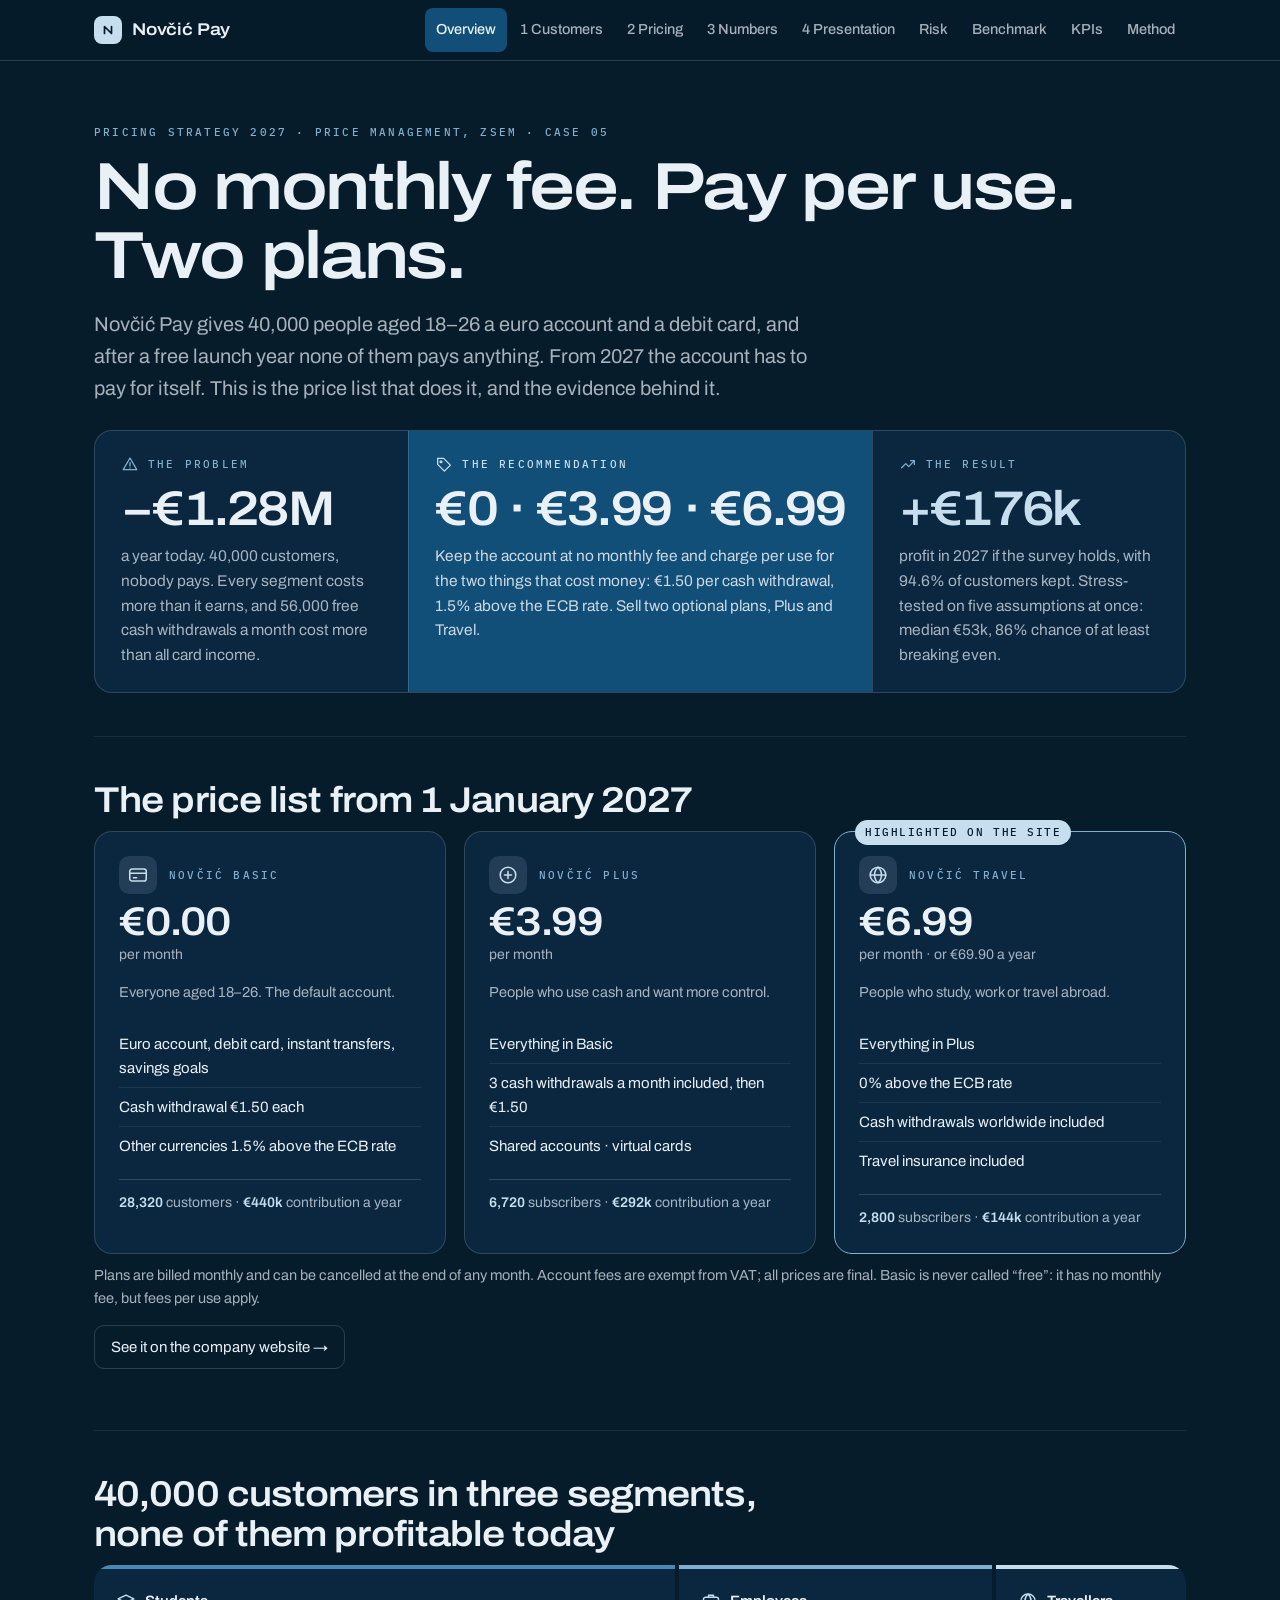
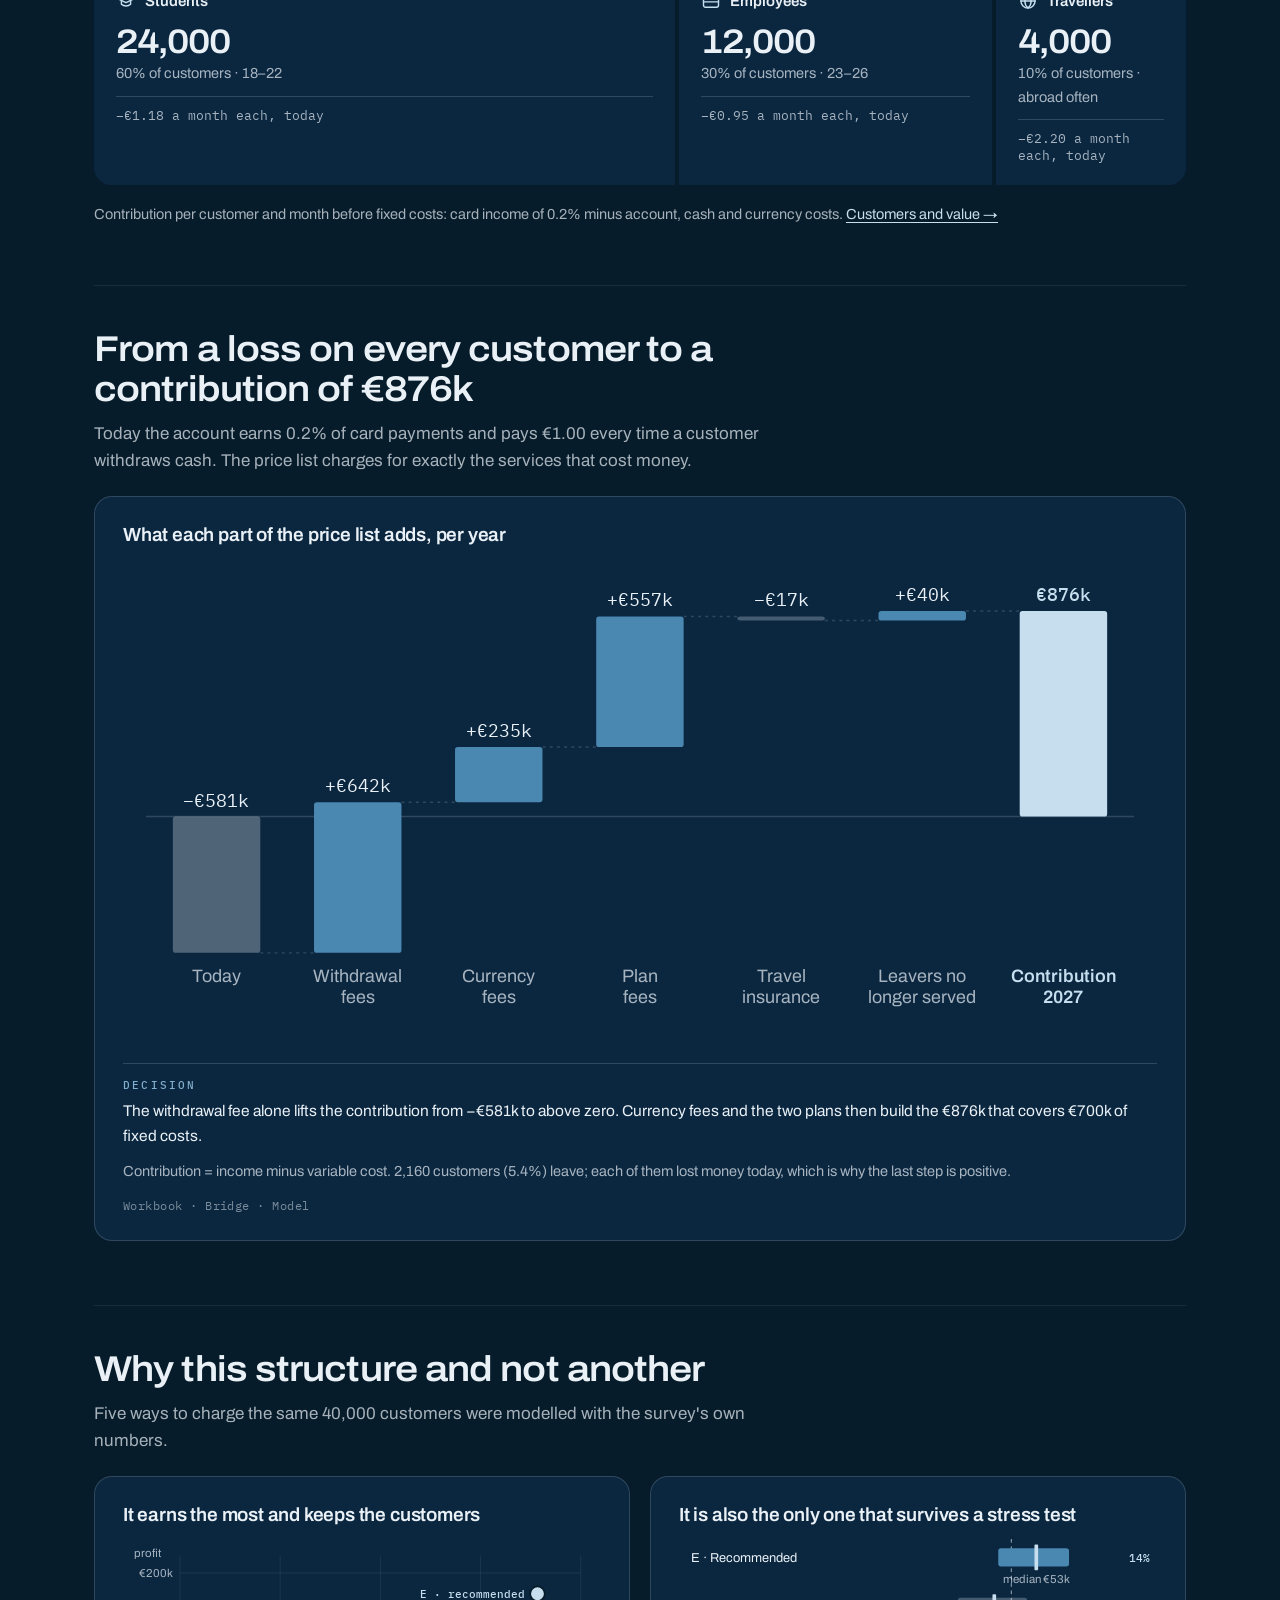
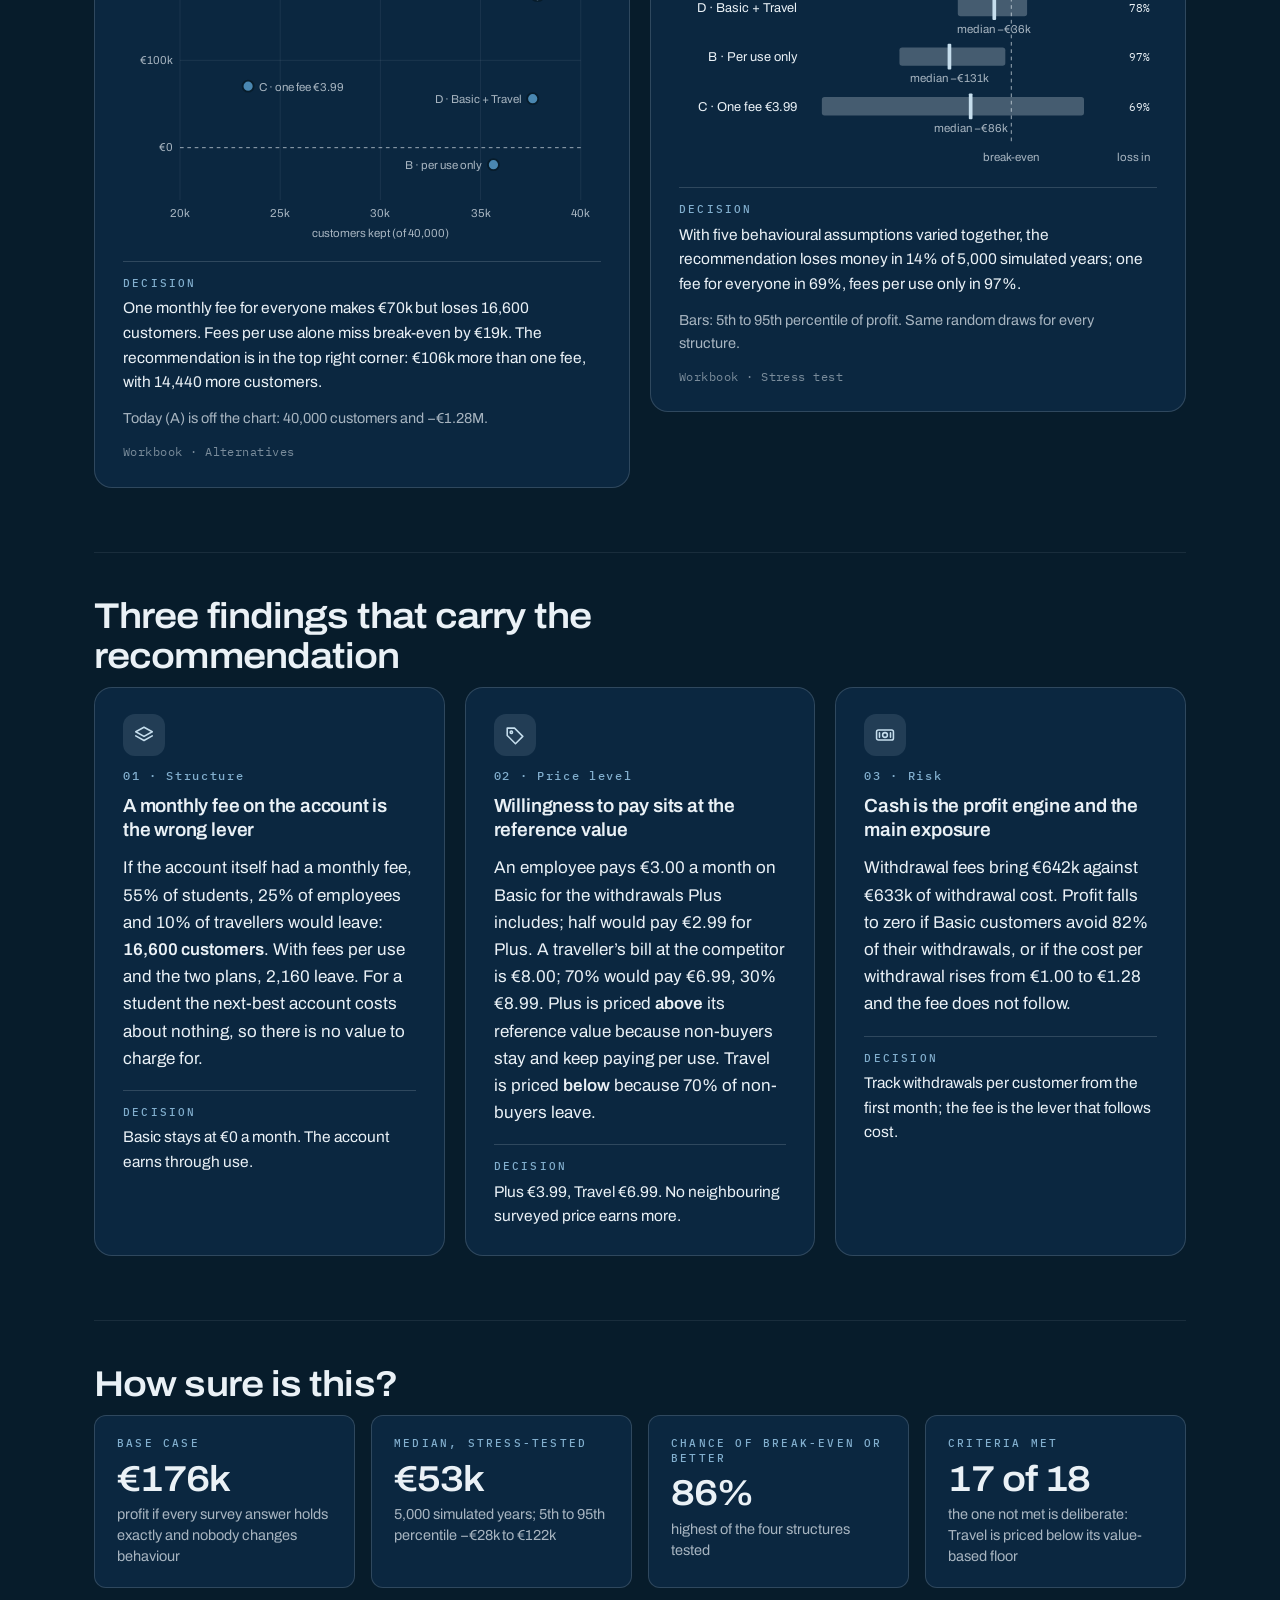
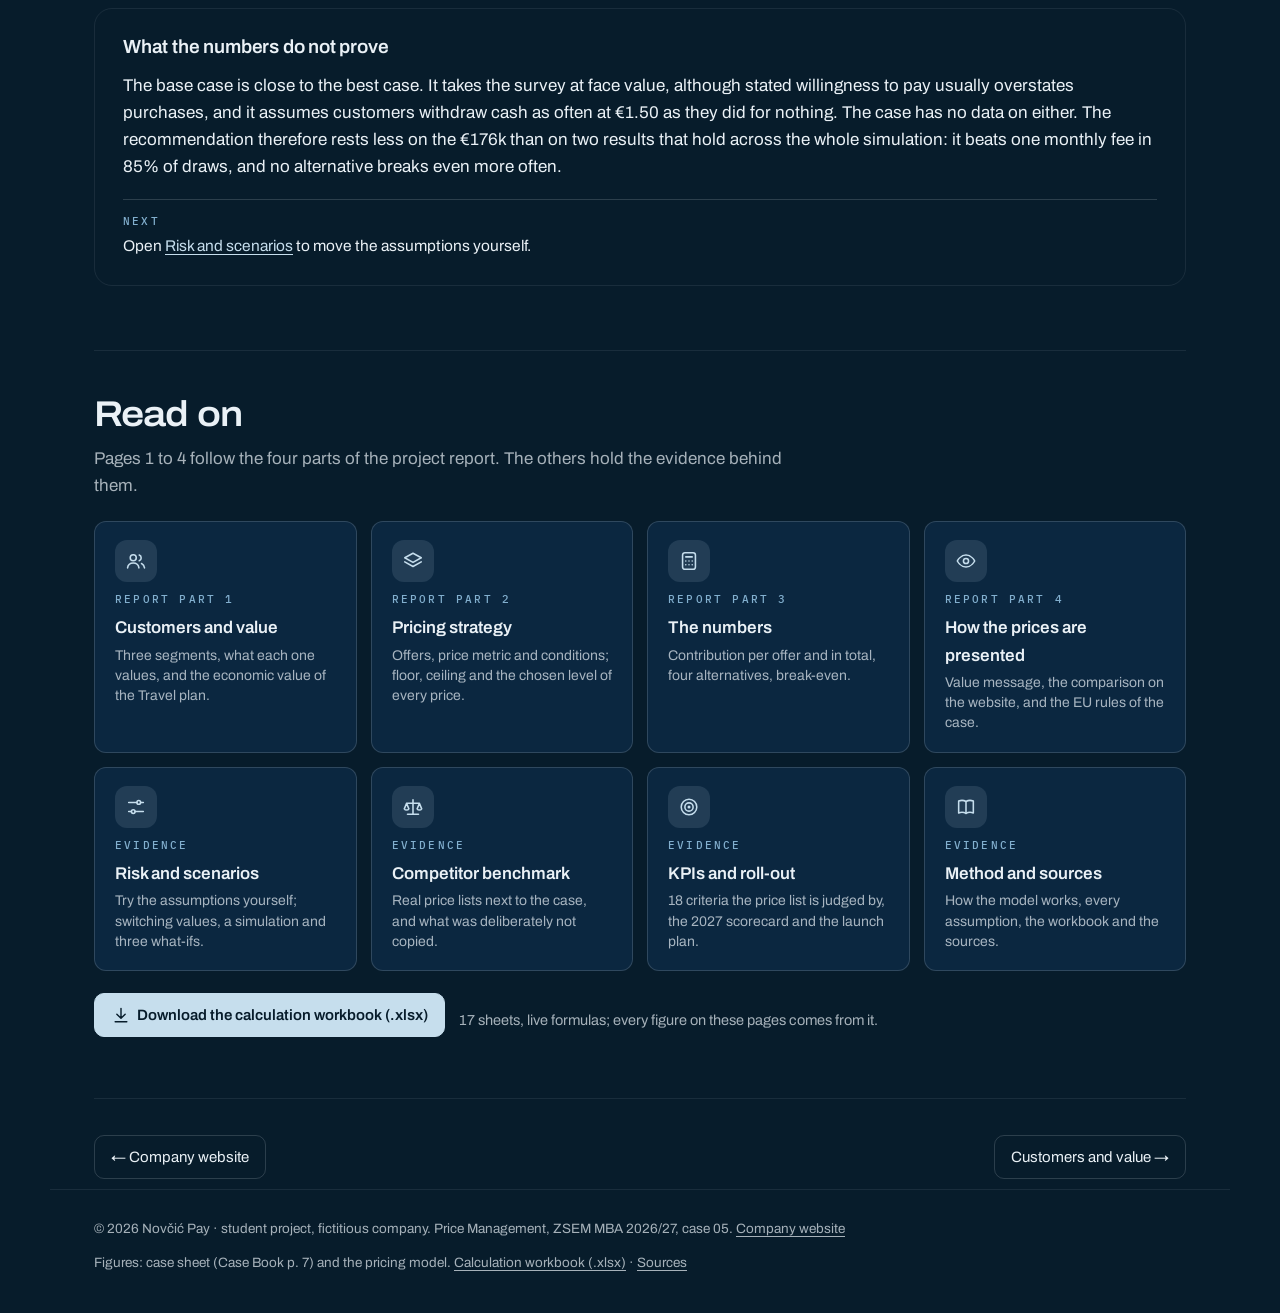
==== commit 373e06b2: "Design: product-style landing page with app illustration and icons; icons and segment visual in the " ====
--- a/dashboard/index.html
+++ b/dashboard/index.html
@@ -5,16 +5,18 @@
 <meta name="viewport" content="width=device-width, initial-scale=1">
 <title>Overview · Novčić Pay pricing strategy 2027</title>
 <meta name="description" content="Novčić Pay pricing strategy 2027: The problem, the price list, the result and how sure it is.">
+<meta name="theme-color" content="#071C2B">
+<link rel="icon" href="data:image/svg+xml,%3Csvg xmlns='http://www.w3.org/2000/svg' viewBox='0 0 32 32'%3E%3Crect width='32' height='32' rx='8' fill='%230D2F49'/%3E%3Cpath d='M9 23V9l14 14V9' fill='none' stroke='%23C6DEED' stroke-width='3.2' stroke-linecap='round' stroke-linejoin='round'/%3E%3C/svg%3E">
 <link rel="preconnect" href="https://fonts.googleapis.com">
 <link rel="preconnect" href="https://fonts.gstatic.com" crossorigin>
 <link href="https://fonts.googleapis.com/css2?family=Archivo:wdth,wght@100..125,400..700&family=IBM+Plex+Mono:wght@400;500&display=swap" rel="stylesheet">
-<link rel="stylesheet" href="style.css?v=8e85ceaf">
+<link rel="stylesheet" href="style.css?v=340bb4f1">
 </head>
 <body>
 <a class="skip" href="#main">Skip to content</a>
 <header class="top">
   <div class="wrap bar">
-    <a class="brand" href="index.html">Novčić Pay <span>pricing strategy 2027</span></a>
+    <a class="brand" href="index.html"><i class="mark" aria-hidden="true"><svg viewBox="0 0 32 32"><path d="M9 23V9l14 14V9"/></svg></i>Novčić Pay <span>pricing strategy 2027</span></a>
     <nav class="menu" aria-label="Dashboard pages"><a href="index.html" class=cur aria-current=page>Overview</a><a href="customers.html">1 Customers</a><a href="pricing.html">2 Pricing</a><a href="numbers.html">3 Numbers</a><a href="presentation.html">4 Presentation</a><a href="risk.html">Risk</a><a href="benchmark.html">Benchmark</a><a href="kpis.html">KPIs</a><a href="methodology.html">Method</a></nav>
   </div>
 </header>
@@ -24,29 +26,30 @@
     <h1>No monthly fee. Pay per use. Two plans.</h1>
     <p class="lead">Novčić Pay gives 40,000 people aged 18–26 a euro account and a debit card, and after a free launch year none of them pays anything. From 2027 the account has to pay for itself. This is the price list that does it, and the evidence behind it.
 <div class="prr">
-  <div><div class="mono">The problem</div><div class="big">−€1.28M</div>
+  <div><div class="mono lab"><svg class="ico " viewBox="0 0 24 24" aria-hidden="true"><path d="M12 4l9 15.500h-18z"/><path d="M12 10v4.500M12 17.200h.01"/></svg>The problem</div><div class="big">−€1.28M</div>
     <p>a year today. 40,000 customers, nobody pays. Every segment costs more than it earns, and 56,000 free cash withdrawals a month cost more than all card income.</p></div>
-  <div class="rec"><div class="mono">The recommendation</div><div class="big">€0 · €3.99 · €6.99</div>
+  <div class="rec"><div class="mono lab"><svg class="ico " viewBox="0 0 24 24" aria-hidden="true"><path d="M3.500 12.500v-8h8l9 9-8 8z"/><circle cx="8" cy="9" r="1.300"/></svg>The recommendation</div><div class="big">€0 · €3.99 · €6.99</div>
     <p>Keep the account at no monthly fee and charge per use for the two things that cost money: €1.50 per cash withdrawal, 1.5% above the ECB rate. Sell two optional plans, Plus and Travel.</p></div>
-  <div class="res"><div class="mono">The result</div><div class="big">+€176k</div>
+  <div class="res"><div class="mono lab"><svg class="ico " viewBox="0 0 24 24" aria-hidden="true"><path d="M3.500 17l5.500-5.500 4 4 7.500-8"/><path d="M15.500 7.500h5v5"/></svg>The result</div><div class="big">+€176k</div>
     <p>profit in 2027 if the survey holds, with 94.6% of customers kept. Stress-tested on five assumptions at once: median €53k, 86% chance of at least breaking even.</p></div>
 </div></p>
   </section>
   
 <section id="prices"><h2>The price list from 1 January 2027</h2>
 <div class="plans">
-  <div class="plan"><div class="mono">Novčić Basic</div><div class="price">€0.00</div><div class="unit">per month</div>
+  <div class="plan"><div class="ph"><span class="badge"><svg class="ico " viewBox="0 0 24 24" aria-hidden="true"><rect x="3" y="5.500" width="18" height="13" rx="2.500"/><path d="M3 10h18M7 15h3.500"/></svg></span><div class="mono">Novčić Basic</div></div><div class="price">€0.00</div><div class="unit">per month</div>
     <div class="for">Everyone aged 18–26. The default account.</div>
     <ul><li>Euro account, debit card, instant transfers, savings goals</li><li>Cash withdrawal €1.50 each</li><li>Other currencies 1.5% above the ECB rate</li></ul><div class="earn"><b>28,320</b> customers · <b>€440k</b> contribution a year</div></div>
-  <div class="plan"><div class="mono">Novčić Plus</div><div class="price">€3.99</div><div class="unit">per month</div>
+  <div class="plan"><div class="ph"><span class="badge"><svg class="ico " viewBox="0 0 24 24" aria-hidden="true"><circle cx="12" cy="12" r="8.500"/><path d="M12 8.200v7.600M8.200 12h7.600"/></svg></span><div class="mono">Novčić Plus</div></div><div class="price">€3.99</div><div class="unit">per month</div>
     <div class="for">People who use cash and want more control.</div>
     <ul><li>Everything in Basic</li><li>3 cash withdrawals a month included, then €1.50</li><li>Shared accounts · virtual cards</li></ul><div class="earn"><b>6,720</b> subscribers · <b>€292k</b> contribution a year</div></div>
-  <div class="plan rec"><div class="tag">Recommended on the site</div><div class="mono">Novčić Travel</div><div class="price">€6.99</div><div class="unit">per month · or €69.90 a year</div>
+  <div class="plan rec"><div class="tag">Highlighted on the site</div><div class="ph"><span class="badge"><svg class="ico " viewBox="0 0 24 24" aria-hidden="true"><circle cx="12" cy="12" r="8.500"/><path d="M3.500 12h17M12 3.500c2.600 2.400 3.800 5.200 3.800 8.500s-1.200 6.100-3.800 8.500c-2.600-2.400-3.800-5.200-3.800-8.500s1.200-6.100 3.800-8.500z"/></svg></span><div class="mono">Novčić Travel</div></div><div class="price">€6.99</div><div class="unit">per month · or €69.90 a year</div>
     <div class="for">People who study, work or travel abroad.</div>
     <ul><li>Everything in Plus</li><li>0% above the ECB rate</li><li>Cash withdrawals worldwide included</li><li>Travel insurance included</li></ul><div class="earn"><b>2,800</b> subscribers · <b>€144k</b> contribution a year</div></div>
 </div>
 <p class="small">Plans are billed monthly and can be cancelled at the end of any month. Account fees are exempt from VAT; all prices are final. Basic is never called “free”: it has no monthly fee, but fees per use apply.</p>
 <p style="margin-top:14px"><a class="btn" href="../#pricing">See it on the company website →</a></p></section>
+<section><h2>40,000 customers in three segments, none of them profitable today</h2><div class="segbar"><div class="seg" style="flex:24000"><div class="seghead"><svg class="ico " viewBox="0 0 24 24" aria-hidden="true"><path d="M2.500 9.500l9.500-4.500 9.500 4.500-9.500 4.500z"/><path d="M6.500 11.700v4.300c1.500 1.300 3.300 2 5.500 2s4-.7 5.500-2v-4.300"/></svg><b>Students</b></div><div class="segbig">24,000</div><div class="segsub">60% of customers · 18–22</div><div class="segloss">−€1.18 a month each, today</div></div><div class="seg" style="flex:12000"><div class="seghead"><svg class="ico " viewBox="0 0 24 24" aria-hidden="true"><rect x="3" y="7.500" width="18" height="12" rx="2.500"/><path d="M9 7.500v-2.500h6v2.500M3 13h18"/></svg><b>Employees</b></div><div class="segbig">12,000</div><div class="segsub">30% of customers · 23–26</div><div class="segloss">−€0.95 a month each, today</div></div><div class="seg" style="flex:4000"><div class="seghead"><svg class="ico " viewBox="0 0 24 24" aria-hidden="true"><circle cx="12" cy="12" r="8.500"/><path d="M3.500 12h17M12 3.500c2.600 2.400 3.800 5.200 3.800 8.500s-1.200 6.100-3.800 8.500c-2.600-2.400-3.800-5.200-3.800-8.500s1.200-6.100 3.800-8.500z"/></svg><b>Travellers</b></div><div class="segbig">4,000</div><div class="segsub">10% of customers · abroad often</div><div class="segloss">−€2.20 a month each, today</div></div></div><p class="small">Contribution per customer and month before fixed costs: card income of 0.2% minus account, cash and currency costs. <a href="customers.html">Customers and value →</a></p></section>
 <section><h2>From a loss on every customer to a contribution of €876k</h2><p class="intro">Today the account earns 0.2% of card payments and pays €1.00 every time a customer withdraws cash. The price list charges for exactly the services that cost money.</p><article class="card "><h3>What each part of the price list adds, per year</h3><div class="cw"><svg class="chart wide" viewBox="0 0 720 330" role="img" aria-label="bridge from today to the recommended price list">
 <line x1="16" y1="173.1" x2="704" y2="173.1" class="axis"/>
 <rect x="34.7" y="173.1" width="60.9" height="94.9" rx="2" class="bar base"/>
@@ -126,14 +129,14 @@
 </div></section>
 <section><h2>Three findings that carry the recommendation</h2>
 <div class="grid3">
-<article class="card "><h3><span class="num">01 · Structure</span>A monthly fee on the account is the wrong lever</h3><p>If the account itself had a monthly fee, 55% of students, 25% of employees and 10% of travellers would leave: <strong>16,600 customers</strong>. With fees per use and the two plans, 2,160 leave. For a student the next-best account costs about nothing, so there is no value to charge for.</p><p class="decision"><span class="mono">Decision</span>Basic stays at €0 a month. The account earns through use.</p></article>
-<article class="card "><h3><span class="num">02 · Price level</span>Willingness to pay sits at the reference value</h3><p>An employee pays €3.00 a month on Basic for the withdrawals Plus includes; half would pay €2.99 for Plus. A traveller’s bill at the competitor is €8.00; 70% would pay €6.99, 30% €8.99. Plus is priced <strong>above</strong> its reference value because non-buyers stay and keep paying per use. Travel is priced <strong>below</strong> because 70% of non-buyers leave.</p><p class="decision"><span class="mono">Decision</span>Plus €3.99, Travel €6.99. No neighbouring surveyed price earns more.</p></article>
-<article class="card "><h3><span class="num">03 · Risk</span>Cash is the profit engine and the main exposure</h3><p>Withdrawal fees bring €642k against €633k of withdrawal cost. Profit falls to zero if Basic customers avoid 82% of their withdrawals, or if the cost per withdrawal rises from €1.00 to €1.28 and the fee does not follow.</p><p class="decision"><span class="mono">Decision</span>Track withdrawals per customer from the first month; the fee is the lever that follows cost.</p></article>
+<article class="card "><h3><span class="badge"><svg class="ico " viewBox="0 0 24 24" aria-hidden="true"><path d="M12 3.500l9 5-9 5-9-5z"/><path d="M3 13l9 5 9-5"/></svg></span><span class="num">01 · Structure</span>A monthly fee on the account is the wrong lever</h3><p>If the account itself had a monthly fee, 55% of students, 25% of employees and 10% of travellers would leave: <strong>16,600 customers</strong>. With fees per use and the two plans, 2,160 leave. For a student the next-best account costs about nothing, so there is no value to charge for.</p><p class="decision"><span class="mono">Decision</span>Basic stays at €0 a month. The account earns through use.</p></article>
+<article class="card "><h3><span class="badge"><svg class="ico " viewBox="0 0 24 24" aria-hidden="true"><path d="M3.500 12.500v-8h8l9 9-8 8z"/><circle cx="8" cy="9" r="1.300"/></svg></span><span class="num">02 · Price level</span>Willingness to pay sits at the reference value</h3><p>An employee pays €3.00 a month on Basic for the withdrawals Plus includes; half would pay €2.99 for Plus. A traveller’s bill at the competitor is €8.00; 70% would pay €6.99, 30% €8.99. Plus is priced <strong>above</strong> its reference value because non-buyers stay and keep paying per use. Travel is priced <strong>below</strong> because 70% of non-buyers leave.</p><p class="decision"><span class="mono">Decision</span>Plus €3.99, Travel €6.99. No neighbouring surveyed price earns more.</p></article>
+<article class="card "><h3><span class="badge"><svg class="ico " viewBox="0 0 24 24" aria-hidden="true"><rect x="2.800" y="6.500" width="18.400" height="11" rx="2"/><circle cx="12" cy="12" r="2.600"/><path d="M6 9.500v5M18 9.500v5"/></svg></span><span class="num">03 · Risk</span>Cash is the profit engine and the main exposure</h3><p>Withdrawal fees bring €642k against €633k of withdrawal cost. Profit falls to zero if Basic customers avoid 82% of their withdrawals, or if the cost per withdrawal rises from €1.00 to €1.28 and the fee does not follow.</p><p class="decision"><span class="mono">Decision</span>Track withdrawals per customer from the first month; the fee is the lever that follows cost.</p></article>
 </div></section>
 <section><h2>How sure is this?</h2>
 <div class="tiles"><div class="tile"><div class="mono">Base case</div><div class="big">€176k</div><div class="sub">profit if every survey answer holds exactly and nobody changes behaviour</div></div><div class="tile"><div class="mono">Median, stress-tested</div><div class="big">€53k</div><div class="sub">5,000 simulated years; 5th to 95th percentile −€28k to €122k</div></div><div class="tile"><div class="mono">Chance of break-even or better</div><div class="big">86%</div><div class="sub">highest of the four structures tested</div></div><div class="tile"><div class="mono">Criteria met</div><div class="big">17 of 18</div><div class="sub">the one not met is deliberate: Travel is priced below its value-based floor</div></div></div>
 <article class="card plain"><h3>What the numbers do not prove</h3><p>The base case is close to the best case. It takes the survey at face value, although stated willingness to pay usually overstates purchases, and it assumes customers withdraw cash as often at €1.50 as they did for nothing. The case has no data on either. The recommendation therefore rests less on the €176k than on two results that hold across the whole simulation: it beats one monthly fee in 85% of draws, and no alternative breaks even more often.</p><p class="decision"><span class="mono">Next</span>Open <a href="risk.html">Risk and scenarios</a> to move the assumptions yourself.</p></article></section>
-<section><h2>Read on</h2><p class="intro">Pages 1 to 4 follow the four parts of the project report. The others hold the evidence behind them.</p><div class="toc"><a href="customers.html"><span class="mono">Report part 1</span><b>Customers and value</b><span class="d">Three segments, what each one values, and the economic value of the Travel plan.</span></a><a href="pricing.html"><span class="mono">Report part 2</span><b>Pricing strategy</b><span class="d">Offers, price metric and conditions; floor, ceiling and the chosen level of every price.</span></a><a href="numbers.html"><span class="mono">Report part 3</span><b>The numbers</b><span class="d">Contribution per offer and in total, four alternatives, break-even.</span></a><a href="presentation.html"><span class="mono">Report part 4</span><b>How the prices are presented</b><span class="d">Value message, the comparison on the website, and the EU rules of the case.</span></a><a href="risk.html"><span class="mono">Evidence</span><b>Risk and scenarios</b><span class="d">Try the assumptions yourself; switching values, a simulation and three what-ifs.</span></a><a href="benchmark.html"><span class="mono">Evidence</span><b>Competitor benchmark</b><span class="d">Real price lists next to the case, and what was deliberately not copied.</span></a><a href="kpis.html"><span class="mono">Evidence</span><b>KPIs and roll-out</b><span class="d">18 criteria the price list is judged by, the 2027 scorecard and the launch plan.</span></a><a href="methodology.html"><span class="mono">Evidence</span><b>Method and sources</b><span class="d">How the model works, every assumption, the workbook and the sources.</span></a></div><p style="margin-top:22px"><a class="btn solid" href="Novcic-Pay-pricing-calculations.xlsx">Download the calculation workbook (.xlsx)</a> <span class="small" style="margin-left:10px">17 sheets, live formulas; every figure on these pages comes from it.</span></p></section>
+<section><h2>Read on</h2><p class="intro">Pages 1 to 4 follow the four parts of the project report. The others hold the evidence behind them.</p><div class="toc"><a href="customers.html"><span class="badge"><svg class="ico " viewBox="0 0 24 24" aria-hidden="true"><circle cx="9" cy="8.500" r="3.300"/><path d="M2.800 19.500c.5-3.300 3-5.300 6.200-5.300s5.700 2 6.200 5.300M15.500 5.500a3.300 3.300 0 0 1 0 6.200M18 14.700c1.800.8 3 2.400 3.300 4.800"/></svg></span><span class="mono" style="display:block">Report part 1</span><b>Customers and value</b><span class="d">Three segments, what each one values, and the economic value of the Travel plan.</span></a><a href="pricing.html"><span class="badge"><svg class="ico " viewBox="0 0 24 24" aria-hidden="true"><path d="M12 3.500l9 5-9 5-9-5z"/><path d="M3 13l9 5 9-5"/></svg></span><span class="mono" style="display:block">Report part 2</span><b>Pricing strategy</b><span class="d">Offers, price metric and conditions; floor, ceiling and the chosen level of every price.</span></a><a href="numbers.html"><span class="badge"><svg class="ico " viewBox="0 0 24 24" aria-hidden="true"><rect x="5" y="3" width="14" height="18" rx="2.500"/><path d="M8.500 7.500h7M8.500 12h.01M12 12h.01M15.500 12h.01M8.500 16h.01M12 16h.01M15.500 16h.01"/></svg></span><span class="mono" style="display:block">Report part 3</span><b>The numbers</b><span class="d">Contribution per offer and in total, four alternatives, break-even.</span></a><a href="presentation.html"><span class="badge"><svg class="ico " viewBox="0 0 24 24" aria-hidden="true"><path d="M2.500 12s3.500-6.500 9.500-6.500 9.500 6.500 9.500 6.500-3.500 6.500-9.500 6.500S2.500 12 2.500 12z"/><circle cx="12" cy="12" r="2.800"/></svg></span><span class="mono" style="display:block">Report part 4</span><b>How the prices are presented</b><span class="d">Value message, the comparison on the website, and the EU rules of the case.</span></a><a href="risk.html"><span class="badge"><svg class="ico " viewBox="0 0 24 24" aria-hidden="true"><path d="M4 7h9M17 7h3M4 17h3M11 17h9"/><circle cx="15" cy="7" r="2"/><circle cx="9" cy="17" r="2"/></svg></span><span class="mono" style="display:block">Evidence</span><b>Risk and scenarios</b><span class="d">Try the assumptions yourself; switching values, a simulation and three what-ifs.</span></a><a href="benchmark.html"><span class="badge"><svg class="ico " viewBox="0 0 24 24" aria-hidden="true"><path d="M12 4v16M6 20h12M5 8h14M5 8l-2.500 6a3 3 0 0 0 5 0zM19 8l-2.500 6a3 3 0 0 0 5 0z"/></svg></span><span class="mono" style="display:block">Evidence</span><b>Competitor benchmark</b><span class="d">Real price lists next to the case, and what was deliberately not copied.</span></a><a href="kpis.html"><span class="badge"><svg class="ico " viewBox="0 0 24 24" aria-hidden="true"><circle cx="12" cy="12" r="8.500"/><circle cx="12" cy="12" r="4.500"/><circle cx="12" cy="12" r=".8"/></svg></span><span class="mono" style="display:block">Evidence</span><b>KPIs and roll-out</b><span class="d">18 criteria the price list is judged by, the 2027 scorecard and the launch plan.</span></a><a href="methodology.html"><span class="badge"><svg class="ico " viewBox="0 0 24 24" aria-hidden="true"><path d="M4 5.500c2.500-1 5.500-1 8 .500 2.500-1.500 5.500-1.500 8-.500v13c-2.500-1-5.500-1-8 .500-2.500-1.500-5.500-1.500-8-.500z"/><path d="M12 6v13"/></svg></span><span class="mono" style="display:block">Evidence</span><b>Method and sources</b><span class="d">How the model works, every assumption, the workbook and the sources.</span></a></div><p style="margin-top:22px"><a class="btn solid" href="Novcic-Pay-pricing-calculations.xlsx"><svg class="ico " viewBox="0 0 24 24" aria-hidden="true"><path d="M12 4v11M7 11l5 5 5-5M5 20h14"/></svg>&nbsp; Download the calculation workbook (.xlsx)</a> <span class="small" style="margin-left:10px">17 sheets, live formulas; every figure on these pages comes from it.</span></p></section>
 
   <nav class="pager" aria-label="Previous and next page"><a href="../">← Company website</a><a href="customers.html">Customers and value →</a></nav>
 </main>
--- a/dashboard/style.css
+++ b/dashboard/style.css
@@ -38,6 +38,27 @@
 ul{margin:0 0 1em;padding-left:1.15em}
 li{margin:.3em 0}
 strong{font-weight:600}
+.ico{width:20px;height:20px;flex:none;fill:none;stroke:currentColor;stroke-width:1.7;stroke-linecap:round;stroke-linejoin:round;vertical-align:-4px}
+.brand{display:inline-flex;align-items:center}
+.brand .mark{width:28px;height:28px;border-radius:8px;background:var(--d1);display:inline-flex;align-items:center;justify-content:center;margin-right:10px}
+.brand .mark svg{width:16px;height:16px;fill:none;stroke:var(--deep);stroke-width:3.4;stroke-linecap:round;stroke-linejoin:round}
+.lab{display:flex;align-items:center;gap:9px}
+.lab .ico{color:var(--d2);width:18px;height:18px}
+.prr .rec .lab .ico{color:var(--d1)}
+.badge{width:42px;height:42px;border-radius:12px;background:rgba(198,222,237,.12);color:var(--d1);display:inline-flex;align-items:center;justify-content:center;margin-bottom:14px}
+.badge .ico{width:22px;height:22px}
+.plan .ph{display:flex;align-items:center;gap:12px;margin-bottom:6px}
+.plan .ph .badge{margin:0;width:38px;height:38px;border-radius:10px}
+.segbar{display:flex;gap:4px;margin:6px 0 18px;border-radius:var(--r-lg);overflow:hidden}
+.seg{background:var(--surface);padding:20px 22px;min-width:190px;border-top:4px solid var(--d3)}
+.seg:nth-child(2){border-top-color:var(--d2)}
+.seg:nth-child(3){border-top-color:var(--d1)}
+.seghead{display:flex;align-items:center;gap:9px;color:var(--d1);font-size:15px}
+.seghead b{font-weight:600;color:var(--text)}
+.segbig{font-size:34px;font-weight:600;letter-spacing:-.03em;line-height:1.1;margin:10px 0 2px;font-variation-settings:"wdth" 112;font-variant-numeric:tabular-nums}
+.segsub{color:var(--muted);font-size:14.5px}
+.segloss{margin-top:10px;padding-top:10px;border-top:1px solid var(--hair);font:400 12.5px/1.4 var(--mono);color:var(--muted)}
+.toc a .badge{margin-bottom:10px}
 /* problem - recommendation - result */
 .prr{display:grid;grid-template-columns:1fr 1.15fr 1fr;gap:0;border:1px solid var(--hair);border-radius:var(--r-lg);overflow:hidden;margin:26px 0 0;background:var(--surface)}
 .prr>div{padding:24px 26px;border-left:1px solid var(--hair)}
@@ -156,6 +177,7 @@
 .sim .meter i{position:absolute;top:0;bottom:0;background:var(--d1)}
 .sim .meter i.neg{background:rgba(234,241,246,.4)}
 .sim .scale{display:flex;justify-content:space-between;font:400 11px/1 var(--mono);color:var(--muted)}
-@media(max-width:1020px){.tiles{grid-template-columns:1fr 1fr}.grid2,.grid3,.plans,.sim{grid-template-columns:1fr}.toc{grid-template-columns:1fr 1fr}.map .row{grid-template-columns:1fr}:root{--pad:24px}.prr{grid-template-columns:1fr}.prr>div{border-left:0;border-top:1px solid var(--hair)}.prr>div:first-child{border-top:0}.sim .out{position:static}.plan .for{min-height:0;margin-bottom:10px}}
+@media(max-width:1340px){.brand span{display:none}}
+@media(max-width:1020px){.segbar{flex-direction:column}.seg{min-width:0}.tiles{grid-template-columns:1fr 1fr}.grid2,.grid3,.plans,.sim{grid-template-columns:1fr}.toc{grid-template-columns:1fr 1fr}.map .row{grid-template-columns:1fr}:root{--pad:24px}.prr{grid-template-columns:1fr}.prr>div{border-left:0;border-top:1px solid var(--hair)}.prr>div:first-child{border-top:0}.sim .out{position:static}.plan .for{min-height:0;margin-bottom:10px}}
 @media(max-width:600px){:root{--pad:16px}body{font-size:16px}.bar{min-height:0;padding-top:8px}.brand span{display:none}.menu{margin:0 -16px;padding:0 10px;max-width:calc(100% + 32px)}.tiles{gap:10px}.tile{padding:14px 16px}.tile .big{font-size:27px}.card{padding:20px 18px}.hero{padding:36px 0 18px}.lead{font-size:17.5px}.menu a{padding:0 10px;font-size:14px}.toc{grid-template-columns:1fr}.toc a{min-height:0}.chart.wide{min-width:620px}section{padding:34px 0}table{font-size:14.5px}th,td{padding:9px 8px}.prr>div{padding:20px 18px}}
 @media print{.top,.pager,.skip{display:none}body{background:#fff;color:#000}}
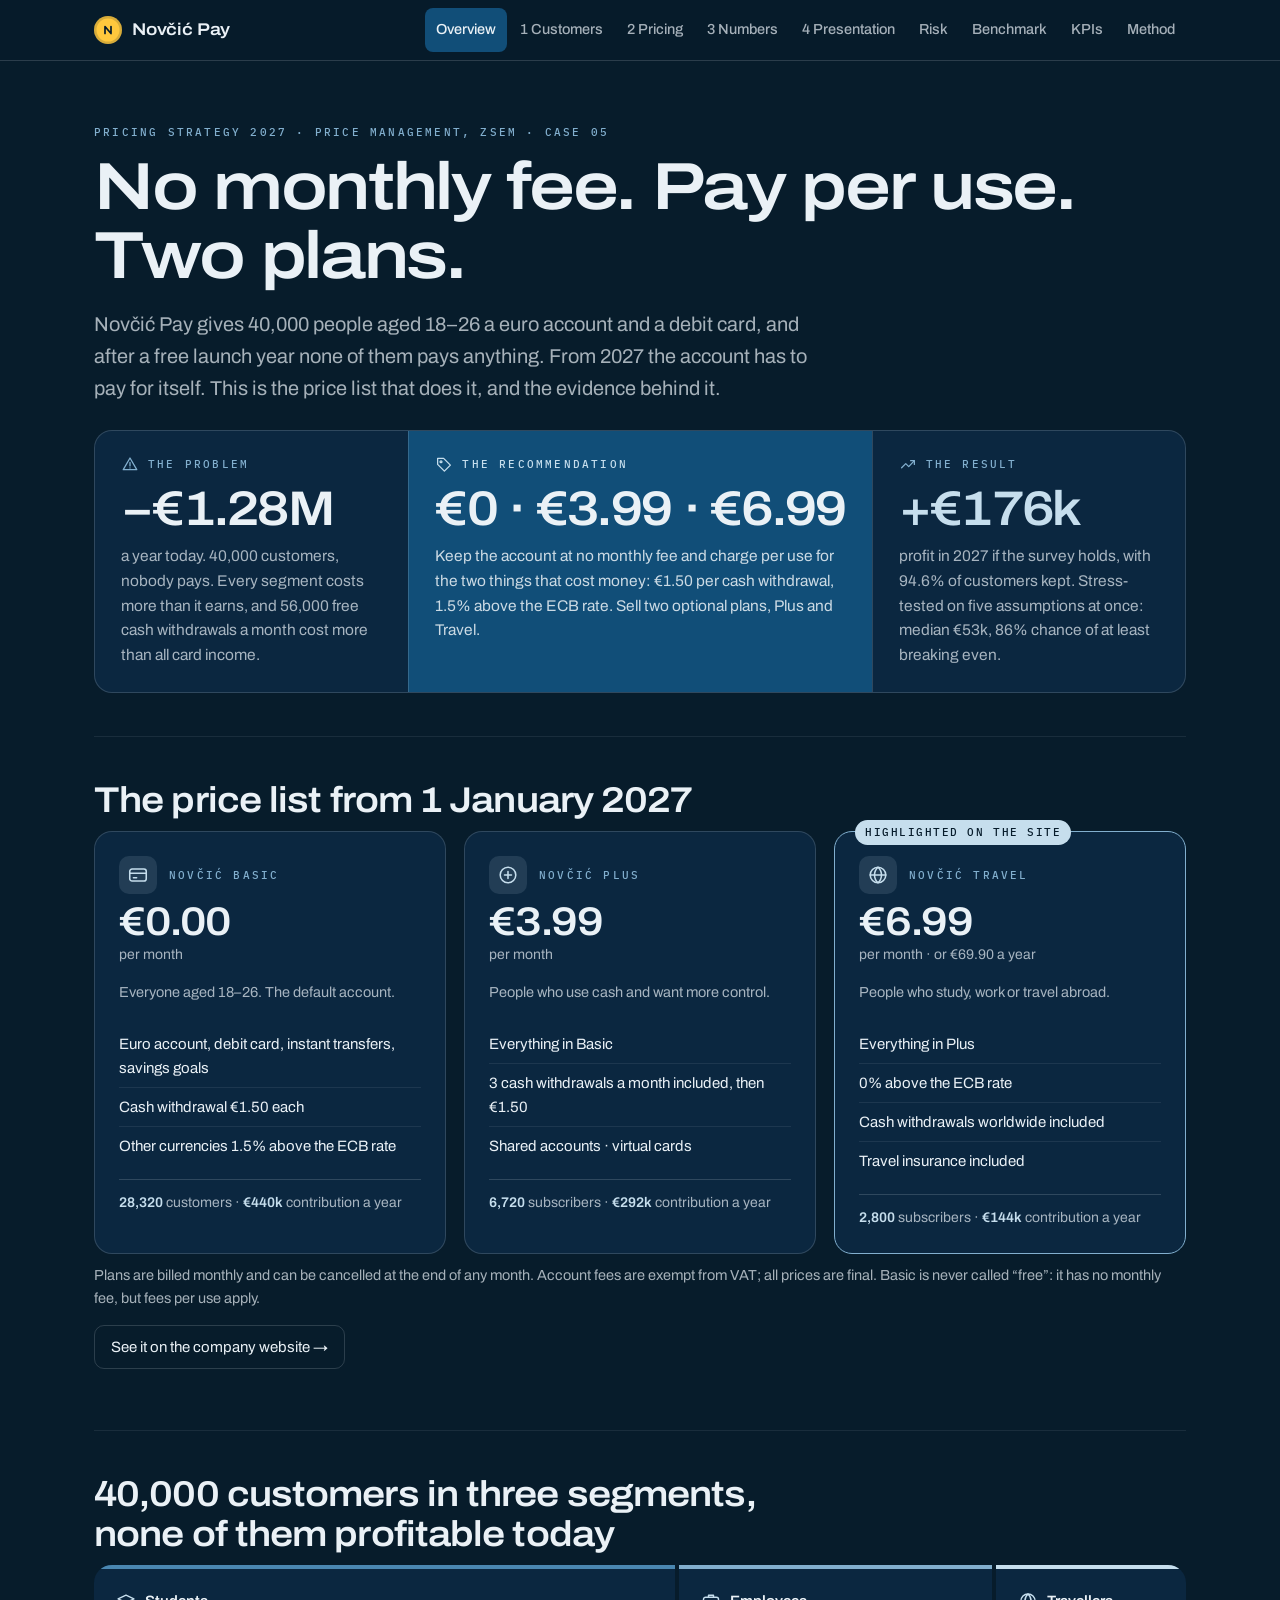
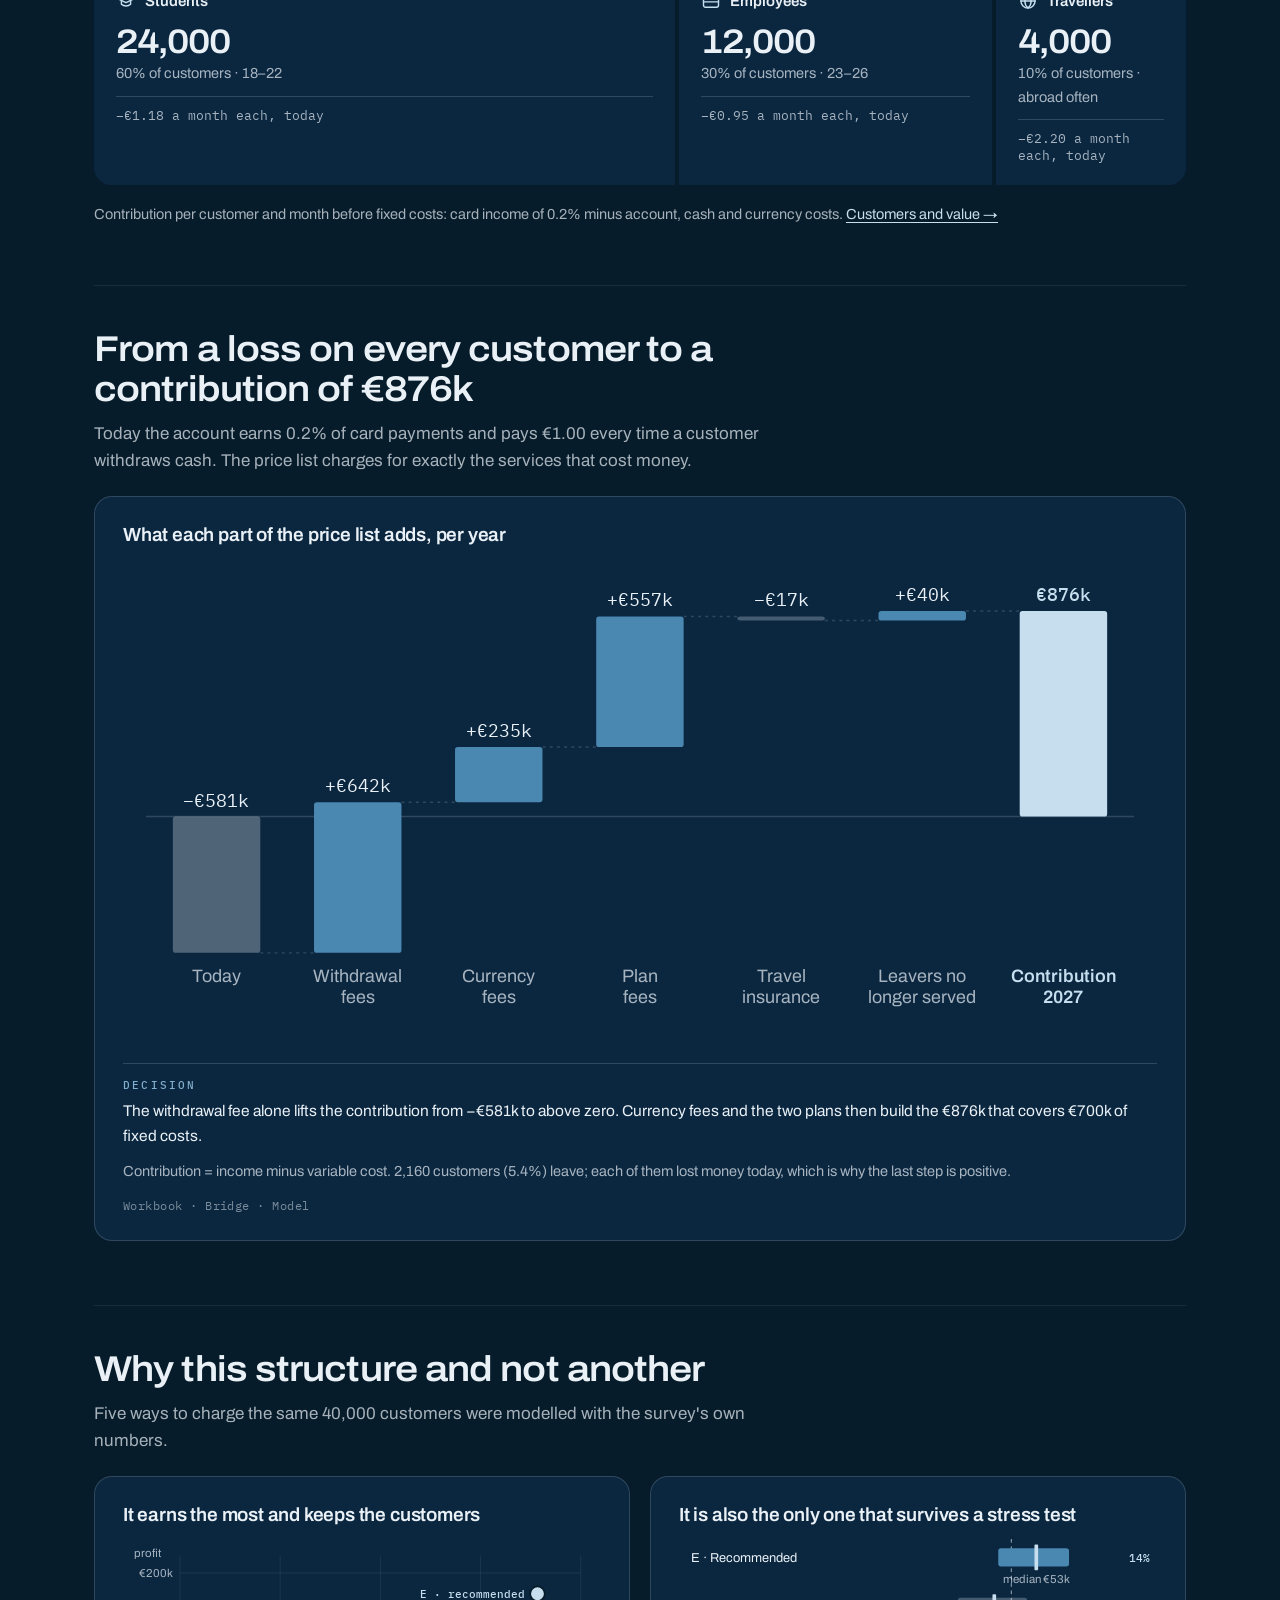
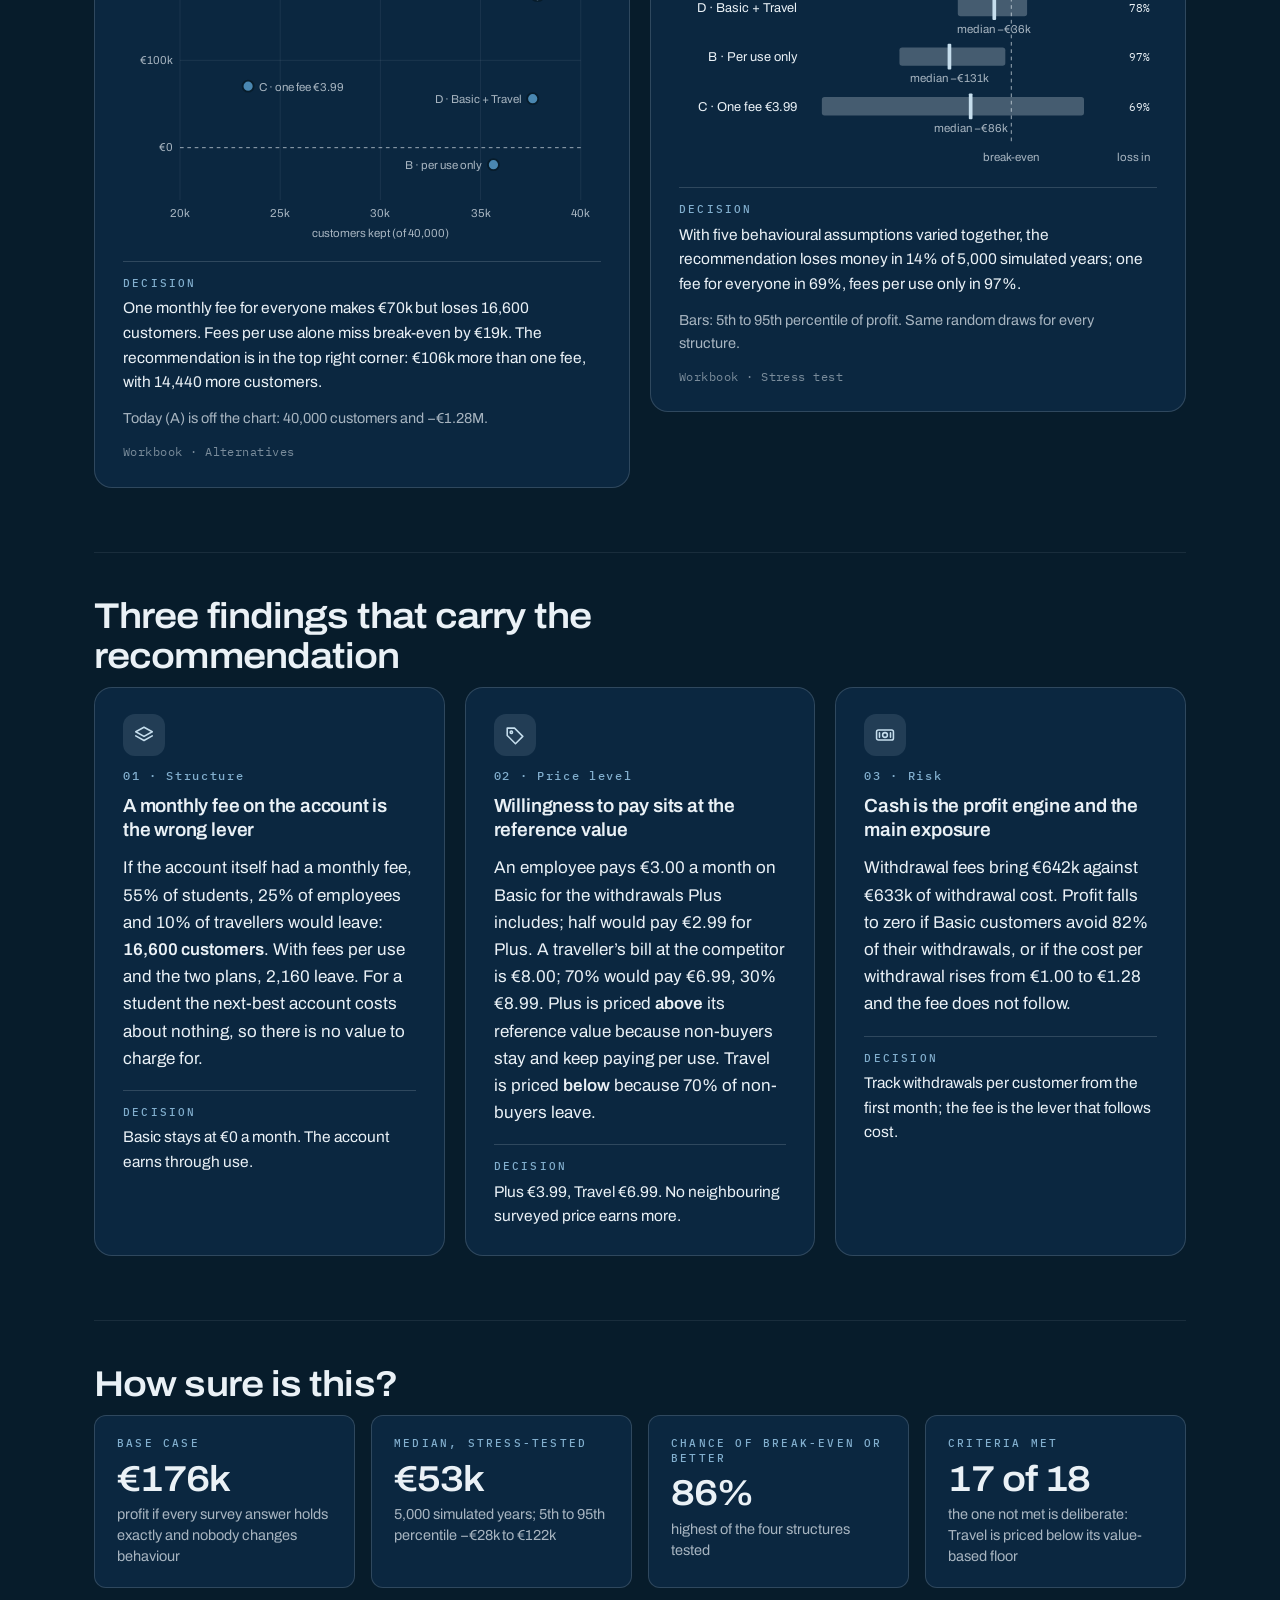
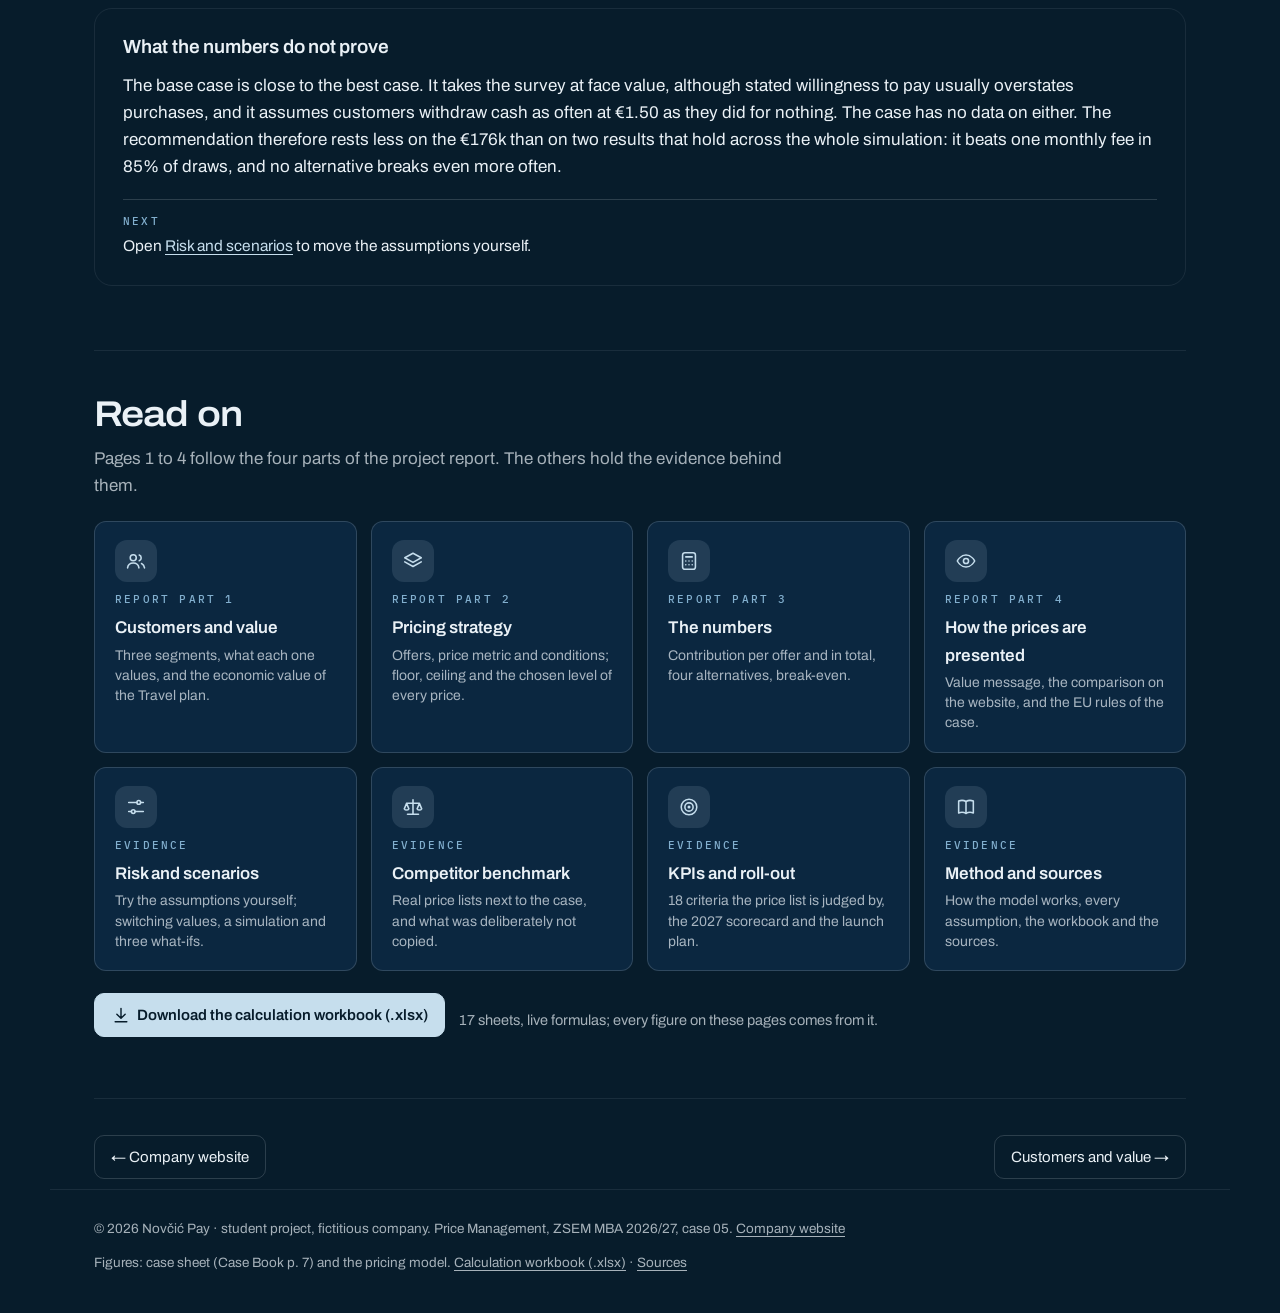
==== commit 50512322: "Website: coin and receipt identity, interactive coin, app tabs, tilting cards, printed-receipt calcu" ====
--- a/dashboard/index.html
+++ b/dashboard/index.html
@@ -6,17 +6,17 @@
 <title>Overview · Novčić Pay pricing strategy 2027</title>
 <meta name="description" content="Novčić Pay pricing strategy 2027: The problem, the price list, the result and how sure it is.">
 <meta name="theme-color" content="#071C2B">
-<link rel="icon" href="data:image/svg+xml,%3Csvg xmlns='http://www.w3.org/2000/svg' viewBox='0 0 32 32'%3E%3Crect width='32' height='32' rx='8' fill='%230D2F49'/%3E%3Cpath d='M9 23V9l14 14V9' fill='none' stroke='%23C6DEED' stroke-width='3.2' stroke-linecap='round' stroke-linejoin='round'/%3E%3C/svg%3E">
+<link rel="icon" href="data:image/svg+xml,%3Csvg xmlns='http://www.w3.org/2000/svg' viewBox='0 0 32 32'%3E%3Ccircle cx='16' cy='16' r='16' fill='%23FFC83D'/%3E%3Cpath d='M10 23V9l12 14V9' fill='none' stroke='%230A1C2E' stroke-width='3.2' stroke-linecap='round' stroke-linejoin='round'/%3E%3C/svg%3E">
 <link rel="preconnect" href="https://fonts.googleapis.com">
 <link rel="preconnect" href="https://fonts.gstatic.com" crossorigin>
 <link href="https://fonts.googleapis.com/css2?family=Archivo:wdth,wght@100..125,400..700&family=IBM+Plex+Mono:wght@400;500&display=swap" rel="stylesheet">
-<link rel="stylesheet" href="style.css?v=340bb4f1">
+<link rel="stylesheet" href="style.css?v=6a235a26">
 </head>
 <body>
 <a class="skip" href="#main">Skip to content</a>
 <header class="top">
   <div class="wrap bar">
-    <a class="brand" href="index.html"><i class="mark" aria-hidden="true"><svg viewBox="0 0 32 32"><path d="M9 23V9l14 14V9"/></svg></i>Novčić Pay <span>pricing strategy 2027</span></a>
+    <a class="brand" href="index.html"><i class="mark" aria-hidden="true"><svg viewBox="0 0 32 32"><path d="M10 23V9l12 14V9"/></svg></i>Novčić Pay <span>pricing strategy 2027</span></a>
     <nav class="menu" aria-label="Dashboard pages"><a href="index.html" class=cur aria-current=page>Overview</a><a href="customers.html">1 Customers</a><a href="pricing.html">2 Pricing</a><a href="numbers.html">3 Numbers</a><a href="presentation.html">4 Presentation</a><a href="risk.html">Risk</a><a href="benchmark.html">Benchmark</a><a href="kpis.html">KPIs</a><a href="methodology.html">Method</a></nav>
   </div>
 </header>
--- a/dashboard/style.css
+++ b/dashboard/style.css
@@ -40,7 +40,7 @@
 strong{font-weight:600}
 .ico{width:20px;height:20px;flex:none;fill:none;stroke:currentColor;stroke-width:1.7;stroke-linecap:round;stroke-linejoin:round;vertical-align:-4px}
 .brand{display:inline-flex;align-items:center}
-.brand .mark{width:28px;height:28px;border-radius:8px;background:var(--d1);display:inline-flex;align-items:center;justify-content:center;margin-right:10px}
+.brand .mark{width:28px;height:28px;border-radius:50%;background:#FFC83D;box-shadow:inset 0 0 0 2.5px rgba(7,28,43,.16);display:inline-flex;align-items:center;justify-content:center;margin-right:10px}
 .brand .mark svg{width:16px;height:16px;fill:none;stroke:var(--deep);stroke-width:3.4;stroke-linecap:round;stroke-linejoin:round}
 .lab{display:flex;align-items:center;gap:9px}
 .lab .ico{color:var(--d2);width:18px;height:18px}
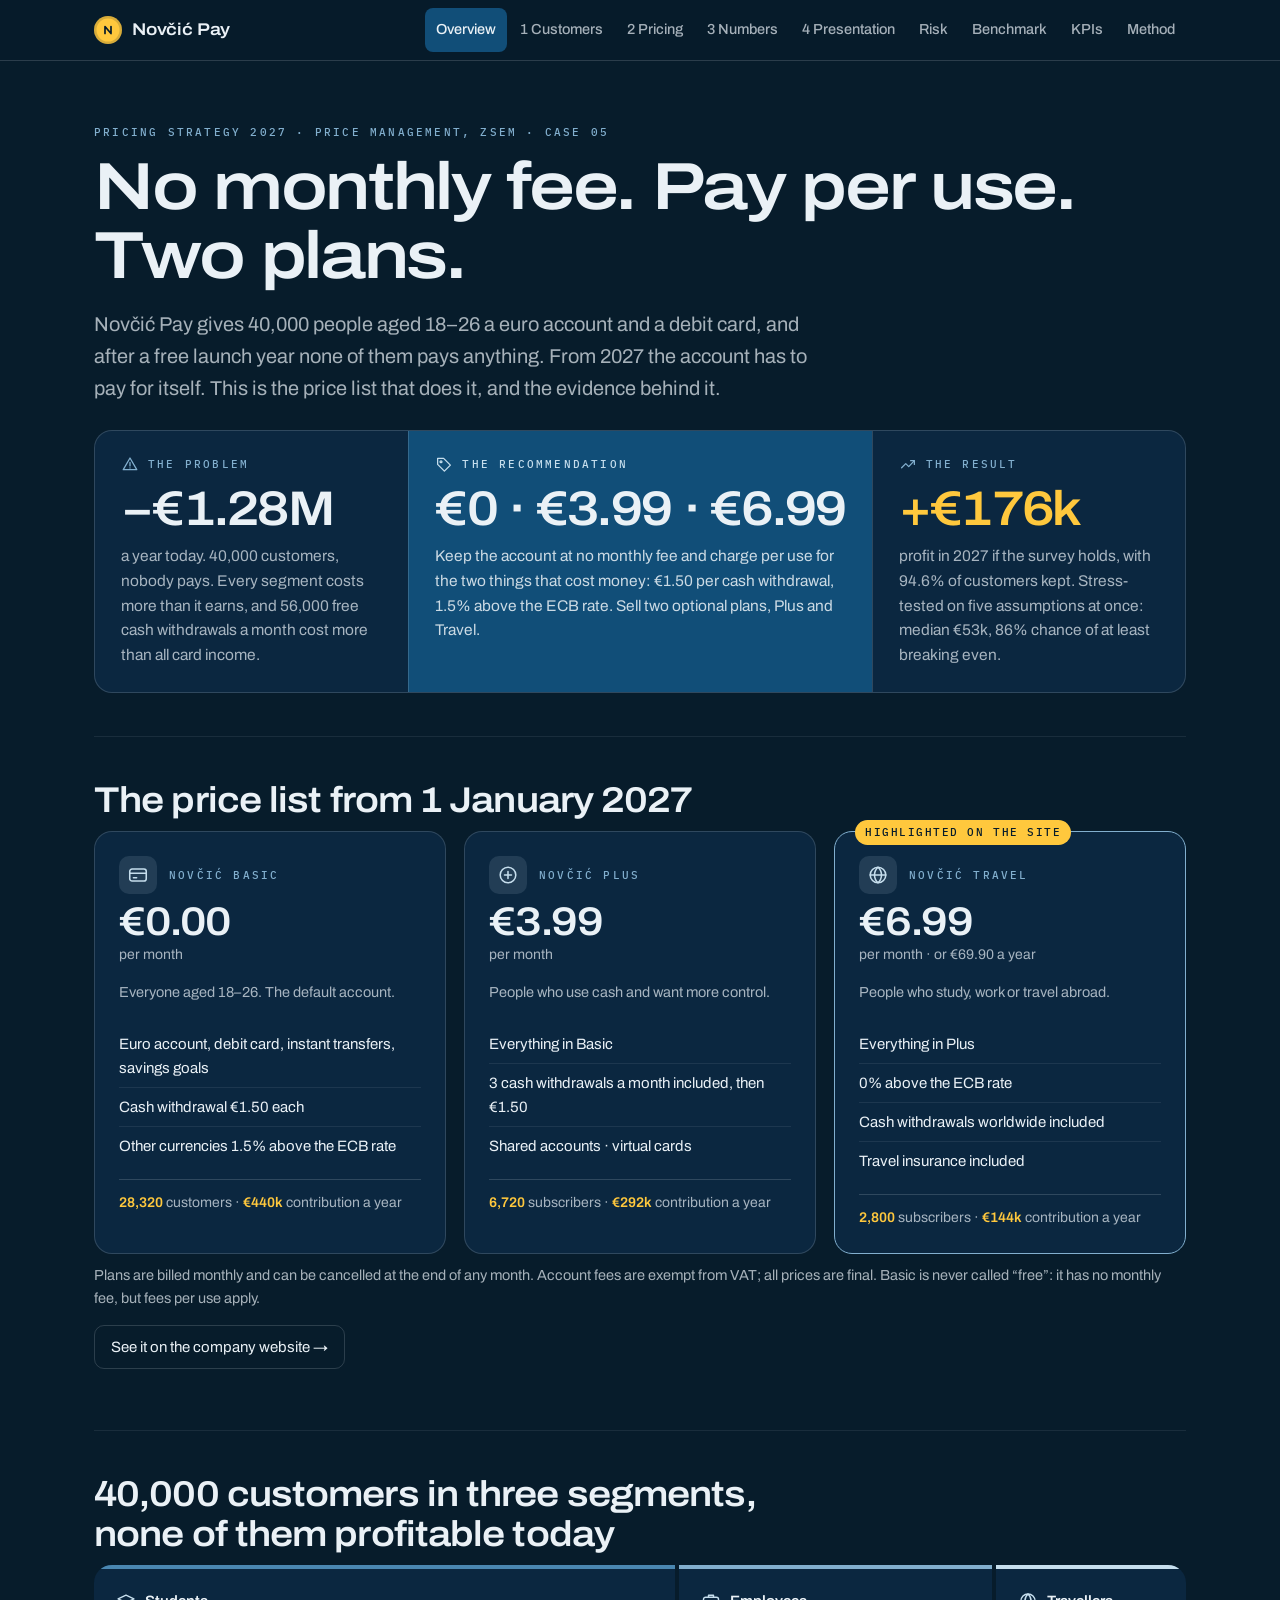
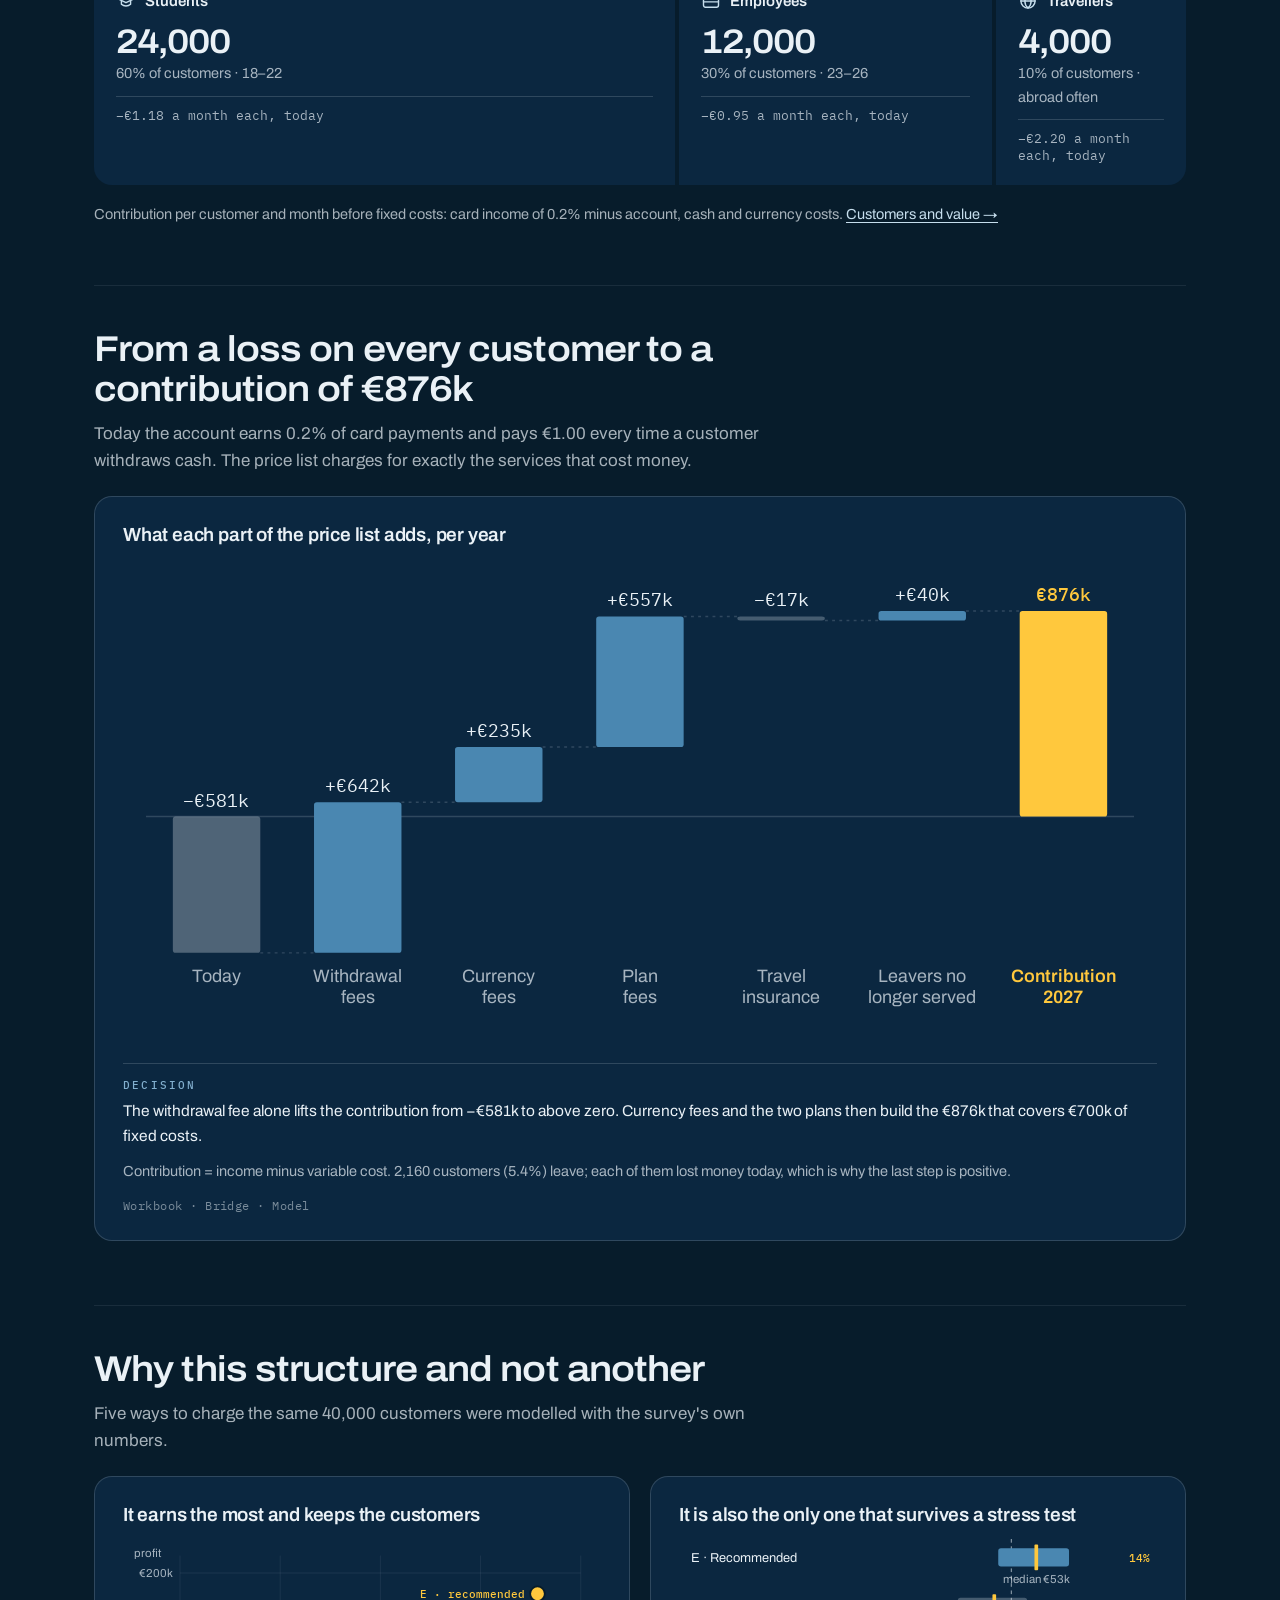
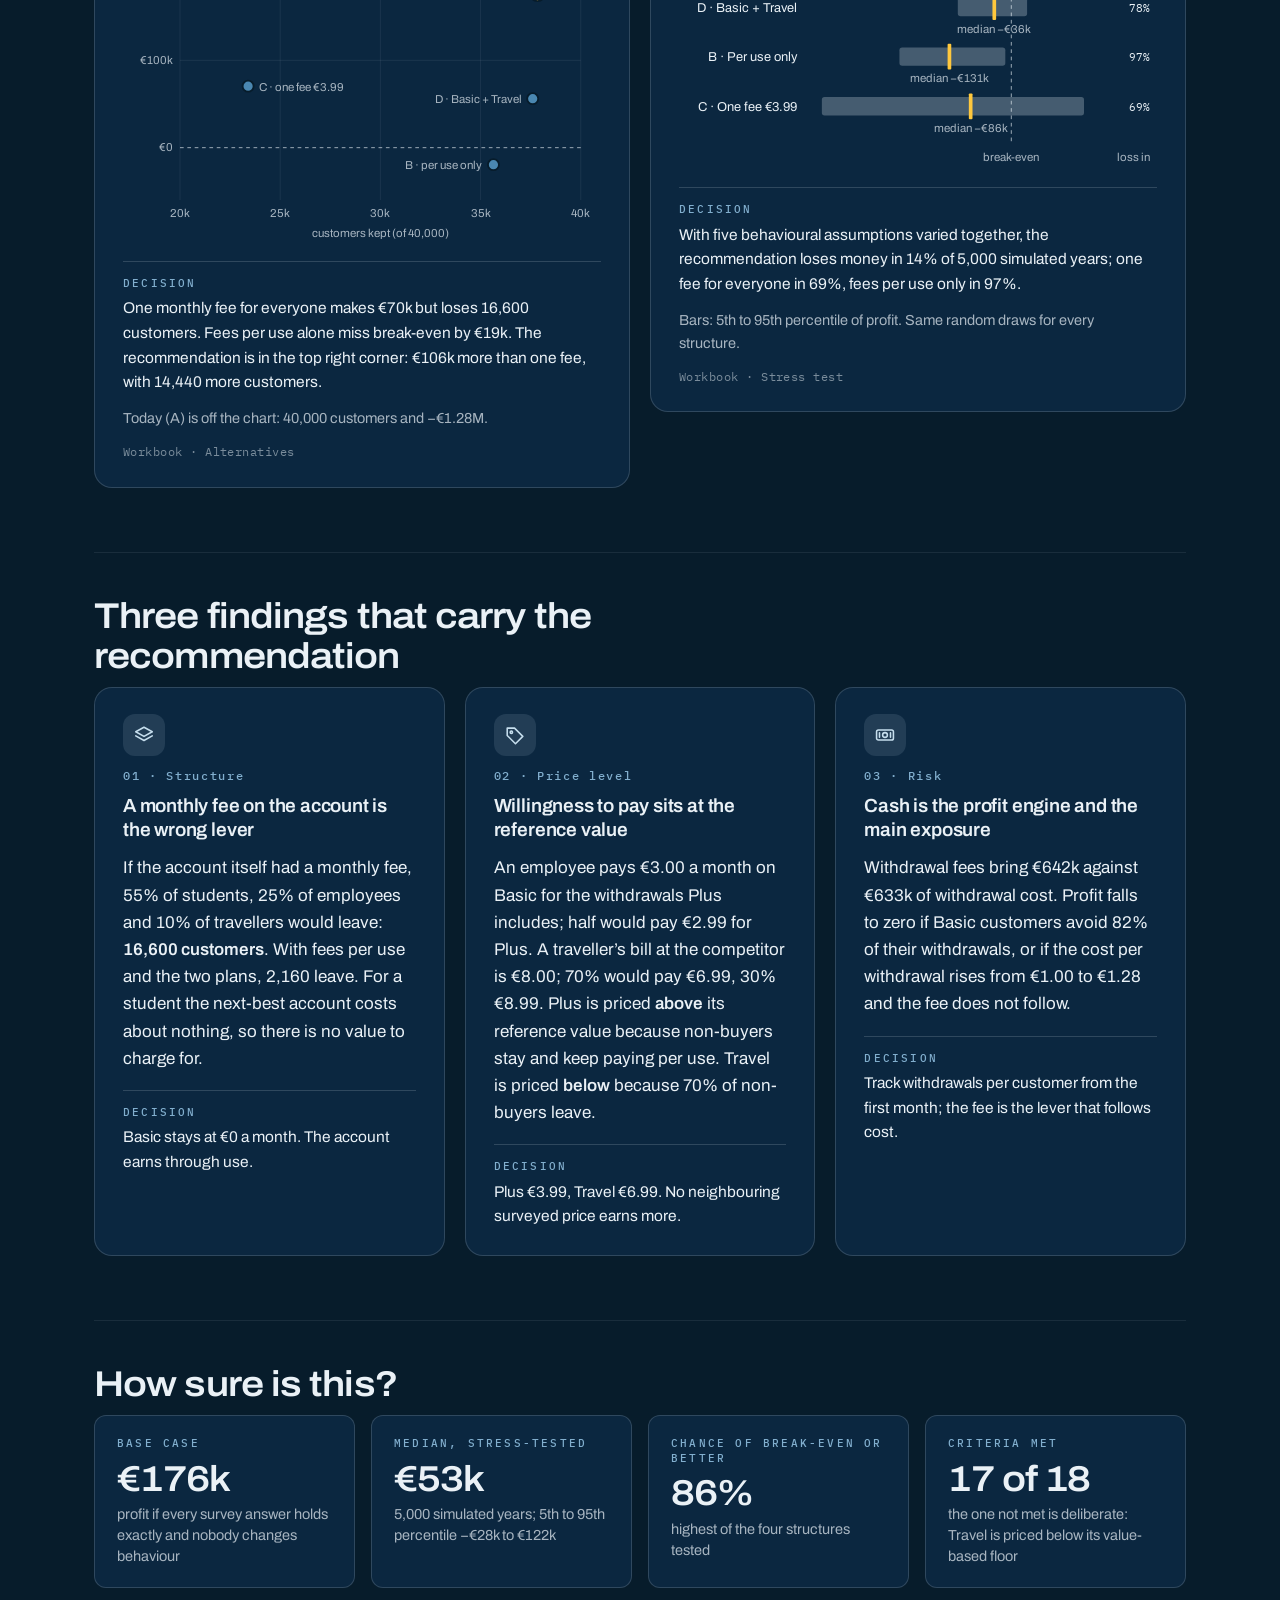
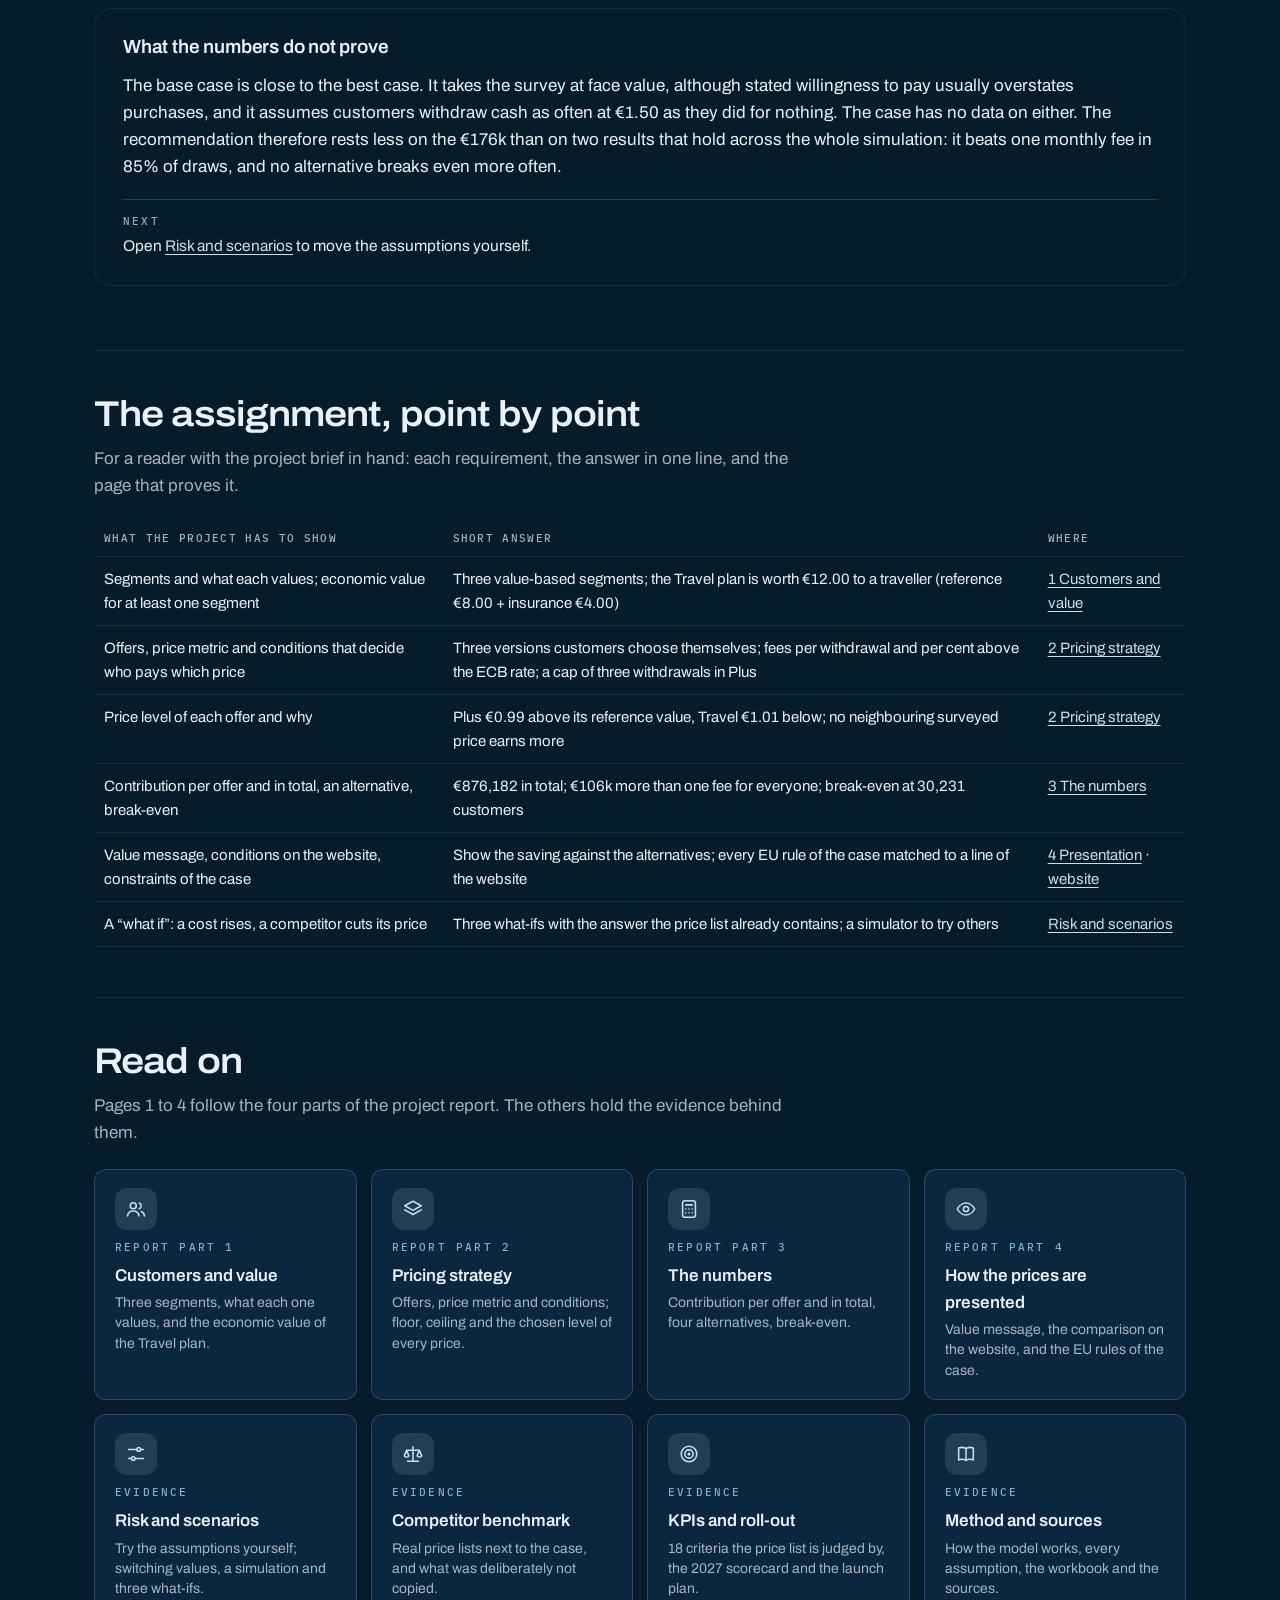
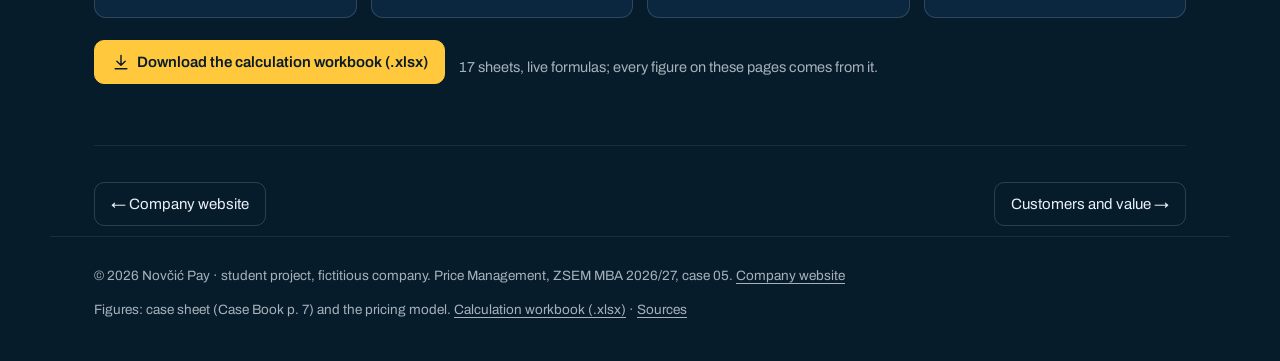
==== commit 632c251d: "Website: complete price list table, conditions panel, nothing invented in illustrations; analysis: r" ====
--- a/dashboard/index.html
+++ b/dashboard/index.html
@@ -10,7 +10,7 @@
 <link rel="preconnect" href="https://fonts.googleapis.com">
 <link rel="preconnect" href="https://fonts.gstatic.com" crossorigin>
 <link href="https://fonts.googleapis.com/css2?family=Archivo:wdth,wght@100..125,400..700&family=IBM+Plex+Mono:wght@400;500&display=swap" rel="stylesheet">
-<link rel="stylesheet" href="style.css?v=6a235a26">
+<link rel="stylesheet" href="style.css?v=ba4e2748">
 </head>
 <body>
 <a class="skip" href="#main">Skip to content</a>
@@ -136,6 +136,7 @@
 <section><h2>How sure is this?</h2>
 <div class="tiles"><div class="tile"><div class="mono">Base case</div><div class="big">€176k</div><div class="sub">profit if every survey answer holds exactly and nobody changes behaviour</div></div><div class="tile"><div class="mono">Median, stress-tested</div><div class="big">€53k</div><div class="sub">5,000 simulated years; 5th to 95th percentile −€28k to €122k</div></div><div class="tile"><div class="mono">Chance of break-even or better</div><div class="big">86%</div><div class="sub">highest of the four structures tested</div></div><div class="tile"><div class="mono">Criteria met</div><div class="big">17 of 18</div><div class="sub">the one not met is deliberate: Travel is priced below its value-based floor</div></div></div>
 <article class="card plain"><h3>What the numbers do not prove</h3><p>The base case is close to the best case. It takes the survey at face value, although stated willingness to pay usually overstates purchases, and it assumes customers withdraw cash as often at €1.50 as they did for nothing. The case has no data on either. The recommendation therefore rests less on the €176k than on two results that hold across the whole simulation: it beats one monthly fee in 85% of draws, and no alternative breaks even more often.</p><p class="decision"><span class="mono">Next</span>Open <a href="risk.html">Risk and scenarios</a> to move the assumptions yourself.</p></article></section>
+<section><h2>The assignment, point by point</h2><p class="intro">For a reader with the project brief in hand: each requirement, the answer in one line, and the page that proves it.</p><div class="tablewrap"><table class=""><thead><tr><th>What the project has to show</th><th>Short answer</th><th>Where</th></tr></thead><tbody><tr><td>Segments and what each values; economic value for at least one segment</td><td>Three value-based segments; the Travel plan is worth €12.00 to a traveller (reference €8.00 + insurance €4.00)</td><td><a href="customers.html">1 Customers and value</a></td></tr><tr><td>Offers, price metric and conditions that decide who pays which price</td><td>Three versions customers choose themselves; fees per withdrawal and per cent above the ECB rate; a cap of three withdrawals in Plus</td><td><a href="pricing.html">2 Pricing strategy</a></td></tr><tr><td>Price level of each offer and why</td><td>Plus €0.99 above its reference value, Travel €1.01 below; no neighbouring surveyed price earns more</td><td><a href="pricing.html">2 Pricing strategy</a></td></tr><tr><td>Contribution per offer and in total, an alternative, break-even</td><td>€876,182 in total; €106k more than one fee for everyone; break-even at 30,231 customers</td><td><a href="numbers.html">3 The numbers</a></td></tr><tr><td>Value message, conditions on the website, constraints of the case</td><td>Show the saving against the alternatives; every EU rule of the case matched to a line of the website</td><td><a href="presentation.html">4 Presentation</a> · <a href="../#pricing">website</a></td></tr><tr><td>A “what if”: a cost rises, a competitor cuts its price</td><td>Three what-ifs with the answer the price list already contains; a simulator to try others</td><td><a href="risk.html">Risk and scenarios</a></td></tr></tbody></table></div></section>
 <section><h2>Read on</h2><p class="intro">Pages 1 to 4 follow the four parts of the project report. The others hold the evidence behind them.</p><div class="toc"><a href="customers.html"><span class="badge"><svg class="ico " viewBox="0 0 24 24" aria-hidden="true"><circle cx="9" cy="8.500" r="3.300"/><path d="M2.800 19.500c.5-3.300 3-5.300 6.200-5.300s5.700 2 6.200 5.300M15.500 5.500a3.300 3.300 0 0 1 0 6.200M18 14.700c1.800.8 3 2.400 3.300 4.800"/></svg></span><span class="mono" style="display:block">Report part 1</span><b>Customers and value</b><span class="d">Three segments, what each one values, and the economic value of the Travel plan.</span></a><a href="pricing.html"><span class="badge"><svg class="ico " viewBox="0 0 24 24" aria-hidden="true"><path d="M12 3.500l9 5-9 5-9-5z"/><path d="M3 13l9 5 9-5"/></svg></span><span class="mono" style="display:block">Report part 2</span><b>Pricing strategy</b><span class="d">Offers, price metric and conditions; floor, ceiling and the chosen level of every price.</span></a><a href="numbers.html"><span class="badge"><svg class="ico " viewBox="0 0 24 24" aria-hidden="true"><rect x="5" y="3" width="14" height="18" rx="2.500"/><path d="M8.500 7.500h7M8.500 12h.01M12 12h.01M15.500 12h.01M8.500 16h.01M12 16h.01M15.500 16h.01"/></svg></span><span class="mono" style="display:block">Report part 3</span><b>The numbers</b><span class="d">Contribution per offer and in total, four alternatives, break-even.</span></a><a href="presentation.html"><span class="badge"><svg class="ico " viewBox="0 0 24 24" aria-hidden="true"><path d="M2.500 12s3.500-6.500 9.500-6.500 9.500 6.500 9.500 6.500-3.500 6.500-9.500 6.500S2.500 12 2.500 12z"/><circle cx="12" cy="12" r="2.800"/></svg></span><span class="mono" style="display:block">Report part 4</span><b>How the prices are presented</b><span class="d">Value message, the comparison on the website, and the EU rules of the case.</span></a><a href="risk.html"><span class="badge"><svg class="ico " viewBox="0 0 24 24" aria-hidden="true"><path d="M4 7h9M17 7h3M4 17h3M11 17h9"/><circle cx="15" cy="7" r="2"/><circle cx="9" cy="17" r="2"/></svg></span><span class="mono" style="display:block">Evidence</span><b>Risk and scenarios</b><span class="d">Try the assumptions yourself; switching values, a simulation and three what-ifs.</span></a><a href="benchmark.html"><span class="badge"><svg class="ico " viewBox="0 0 24 24" aria-hidden="true"><path d="M12 4v16M6 20h12M5 8h14M5 8l-2.500 6a3 3 0 0 0 5 0zM19 8l-2.500 6a3 3 0 0 0 5 0z"/></svg></span><span class="mono" style="display:block">Evidence</span><b>Competitor benchmark</b><span class="d">Real price lists next to the case, and what was deliberately not copied.</span></a><a href="kpis.html"><span class="badge"><svg class="ico " viewBox="0 0 24 24" aria-hidden="true"><circle cx="12" cy="12" r="8.500"/><circle cx="12" cy="12" r="4.500"/><circle cx="12" cy="12" r=".8"/></svg></span><span class="mono" style="display:block">Evidence</span><b>KPIs and roll-out</b><span class="d">18 criteria the price list is judged by, the 2027 scorecard and the launch plan.</span></a><a href="methodology.html"><span class="badge"><svg class="ico " viewBox="0 0 24 24" aria-hidden="true"><path d="M4 5.500c2.500-1 5.500-1 8 .500 2.500-1.500 5.500-1.500 8-.500v13c-2.500-1-5.500-1-8 .500-2.500-1.500-5.500-1.500-8-.500z"/><path d="M12 6v13"/></svg></span><span class="mono" style="display:block">Evidence</span><b>Method and sources</b><span class="d">How the model works, every assumption, the workbook and the sources.</span></a></div><p style="margin-top:22px"><a class="btn solid" href="Novcic-Pay-pricing-calculations.xlsx"><svg class="ico " viewBox="0 0 24 24" aria-hidden="true"><path d="M12 4v11M7 11l5 5 5-5M5 20h14"/></svg>&nbsp; Download the calculation workbook (.xlsx)</a> <span class="small" style="margin-left:10px">17 sheets, live formulas; every figure on these pages comes from it.</span></p></section>
 
   <nav class="pager" aria-label="Previous and next page"><a href="../">← Company website</a><a href="customers.html">Customers and value →</a></nav>
--- a/dashboard/style.css
+++ b/dashboard/style.css
@@ -3,7 +3,7 @@
 :root{
   --deep:#071C2B; --ink:#0D2F49; --surface:#0B2740; --surface2:#114E78;
   --text:#EAF1F6; --muted:rgba(234,241,246,.70); --hair:rgba(234,241,246,.16); --hair-soft:rgba(234,241,246,.08);
-  --d1:#C6DEED; --d2:#82AFCE; --d3:#4A87B1; --d4:#236995;
+  --d1:#C6DEED; --d2:#82AFCE; --d3:#4A87B1; --d4:#236995; --hi:#FFC83D;
   --sans:"Archivo",-apple-system,BlinkMacSystemFont,"Segoe UI",Helvetica,Arial,sans-serif;
   --mono:"IBM Plex Mono",ui-monospace,SFMono-Regular,Menlo,monospace;
   --max:1180px; --pad:44px; --r-lg:18px; --r-md:12px;
@@ -68,7 +68,7 @@
 .prr .rec .mono{color:var(--d1)}
 .prr p{color:var(--muted);font-size:15.5px;margin:0}
 .prr .rec p{color:rgba(234,241,246,.86)}
-.prr .res .big{color:var(--d1)}
+.prr .res .big{color:var(--hi)}
 .tiles{display:grid;grid-template-columns:repeat(4,1fr);gap:16px;margin:8px 0 20px}
 .tile{background:var(--surface);border:1px solid var(--hair);border-radius:var(--r-md);padding:20px 22px}
 .tile .big{font-size:36px;font-weight:600;letter-spacing:-.03em;line-height:1.05;margin:10px 0 6px;font-variant-numeric:tabular-nums;font-variation-settings:"wdth" 112}
@@ -90,26 +90,26 @@
 .chart{width:100%;height:auto;display:block;margin:8px 0 4px}
 .chart .lbl{fill:var(--text);font-family:var(--sans);font-size:14px}
 .chart .lbl.sm{font-size:12.5px;fill:var(--muted)}
-.chart .lbl.strong{fill:var(--d1);font-weight:600}
+.chart .lbl.strong{fill:var(--hi);font-weight:600}
 .chart .val{fill:var(--text);font-family:var(--mono);font-size:12.5px}
-.chart .val.hi{fill:var(--d1);font-weight:500}
+.chart .val.hi{fill:var(--hi);font-weight:500}
 .chart .onbar{fill:var(--text);font-family:var(--sans);font-size:12.5px;font-weight:500}
 .chart .onbar.dark{fill:var(--deep)}
 .chart .bar{fill:var(--d3)}
-.chart .bar.hi{fill:var(--d1)}
+.chart .bar.hi{fill:var(--hi)}
 .chart .bar.base{fill:rgba(234,241,246,.3)}
 .chart .bar.neg{fill:rgba(234,241,246,.26)}
 .chart .range{fill:rgba(130,175,206,.2);stroke:var(--d2);stroke-width:1}
 .chart .axis{stroke:var(--hair);stroke-width:1}
 .chart .axis.dashed{stroke-dasharray:4 4;stroke:var(--muted)}
-.chart .axis.hi{stroke:var(--d1);stroke-dasharray:2 5}
+.chart .axis.hi{stroke:var(--hi);stroke-dasharray:2 5}
 .chart .axis.hi.solid{stroke-dasharray:none;stroke-width:1.5}
 .chart .link{stroke:var(--hair);stroke-width:1;stroke-dasharray:2 3}
 .chart .grid{stroke:var(--hair-soft);stroke-width:1}
-.chart .line{fill:none;stroke:var(--d1);stroke-width:2.5}
+.chart .line{fill:none;stroke:var(--hi);stroke-width:2.5}
 .chart .line.dim{stroke:var(--d3);stroke-width:1.5;stroke-dasharray:5 4}
 .chart .dot{fill:var(--d1);stroke:var(--deep);stroke-width:2}
-.chart .dot.hi{fill:var(--d1)}
+.chart .dot.hi{fill:var(--hi)}
 .chart .dot.dim{fill:var(--d3)}
 .chart .shade{fill:rgba(234,241,246,.05)}
 .tablewrap{overflow-x:auto;margin:6px 0}
@@ -117,17 +117,17 @@
 th,td{text-align:left;padding:10px 10px;border-bottom:1px solid var(--hair-soft);vertical-align:top}
 th{font:500 11px/1.35 var(--mono);letter-spacing:.12em;text-transform:uppercase;color:var(--muted)}
 td.n,th.n{text-align:right;font-variant-numeric:tabular-nums;white-space:nowrap}
-tr.hi td{color:var(--d1);font-weight:600}
+tr.hi td{color:var(--hi);font-weight:600}
 tr.sum td{border-top:1px solid var(--hair);font-weight:600}
 td.dim,tr.dim td{color:var(--muted)}
-.sel{color:var(--deep);background:var(--d1);padding:3px 8px;border-radius:6px;font-weight:600}
+.sel{color:var(--deep);background:var(--hi);padding:3px 8px;border-radius:6px;font-weight:600}
 .ok,.no{font:500 11px/1 var(--mono);letter-spacing:.1em;text-transform:uppercase;padding:5px 8px;border-radius:999px;white-space:nowrap;display:inline-block}
 .ok{background:rgba(198,222,237,.16);color:var(--d1)}
 .no{background:transparent;color:var(--text);border:1px solid var(--d2)}
 .plans{display:grid;grid-template-columns:repeat(3,1fr);gap:18px;margin:10px 0}
 .plan{background:var(--surface);border:1px solid var(--hair);border-radius:var(--r-lg);padding:24px;position:relative}
 .plan.rec{border-color:var(--d2)}
-.plan .tag{position:absolute;top:-12px;left:20px;background:var(--d1);color:var(--deep);font:500 11px/1 var(--mono);letter-spacing:.14em;text-transform:uppercase;padding:7px 10px;border-radius:999px}
+.plan .tag{position:absolute;top:-12px;left:20px;background:var(--hi);color:var(--deep);font:500 11px/1 var(--mono);letter-spacing:.14em;text-transform:uppercase;padding:7px 10px;border-radius:999px}
 .plan .price{font-size:40px;font-weight:600;letter-spacing:-.03em;line-height:1;margin:8px 0 2px;font-variation-settings:"wdth" 112}
 .plan .unit{color:var(--muted);font-size:14px;margin-bottom:14px}
 .plan ul{list-style:none;margin:0;padding:0}
@@ -135,7 +135,7 @@
 .plan li:first-child{border-top:0}
 .plan .for{color:var(--muted);font-size:14.5px;min-height:44px}
 .plan .earn{margin-top:14px;padding-top:12px;border-top:1px solid var(--hair);font-size:14px;color:var(--muted)}
-.plan .earn b{color:var(--d1);font-weight:600}
+.plan .earn b{color:var(--hi);font-weight:600}
 .toc{display:grid;grid-template-columns:repeat(4,1fr);gap:14px}
 .toc a{display:block;text-decoration:none;color:var(--text);background:var(--surface);border:1px solid var(--hair);border-radius:var(--r-md);padding:18px 20px;min-height:132px}
 .toc a:hover{border-color:var(--d2)}
@@ -154,7 +154,7 @@
 .pager{display:flex;justify-content:space-between;gap:16px;padding:36px 0 10px;border-top:1px solid var(--hair-soft);flex-wrap:wrap}
 .pager a,.btn{display:inline-flex;align-items:center;min-height:44px;padding:0 16px;border:1px solid var(--hair);border-radius:10px;color:var(--text);text-decoration:none;font-size:15px;background:transparent;font-family:inherit;cursor:pointer}
 .pager a:hover,.btn:hover{border-color:var(--d2)}
-.btn.solid{background:var(--d1);color:var(--deep);border-color:var(--d1);font-weight:600}
+.btn.solid{background:var(--hi);color:var(--deep);border-color:var(--hi);font-weight:600}
 .foot{display:flex;justify-content:space-between;gap:12px 24px;flex-wrap:wrap;color:var(--muted);font-size:13.5px;padding-top:28px;padding-bottom:40px;border-top:1px solid var(--hair-soft)}
 .foot a{color:var(--muted)}
 .kv{display:grid;grid-template-columns:1fr auto;gap:8px 18px;font-size:15px;margin:0}
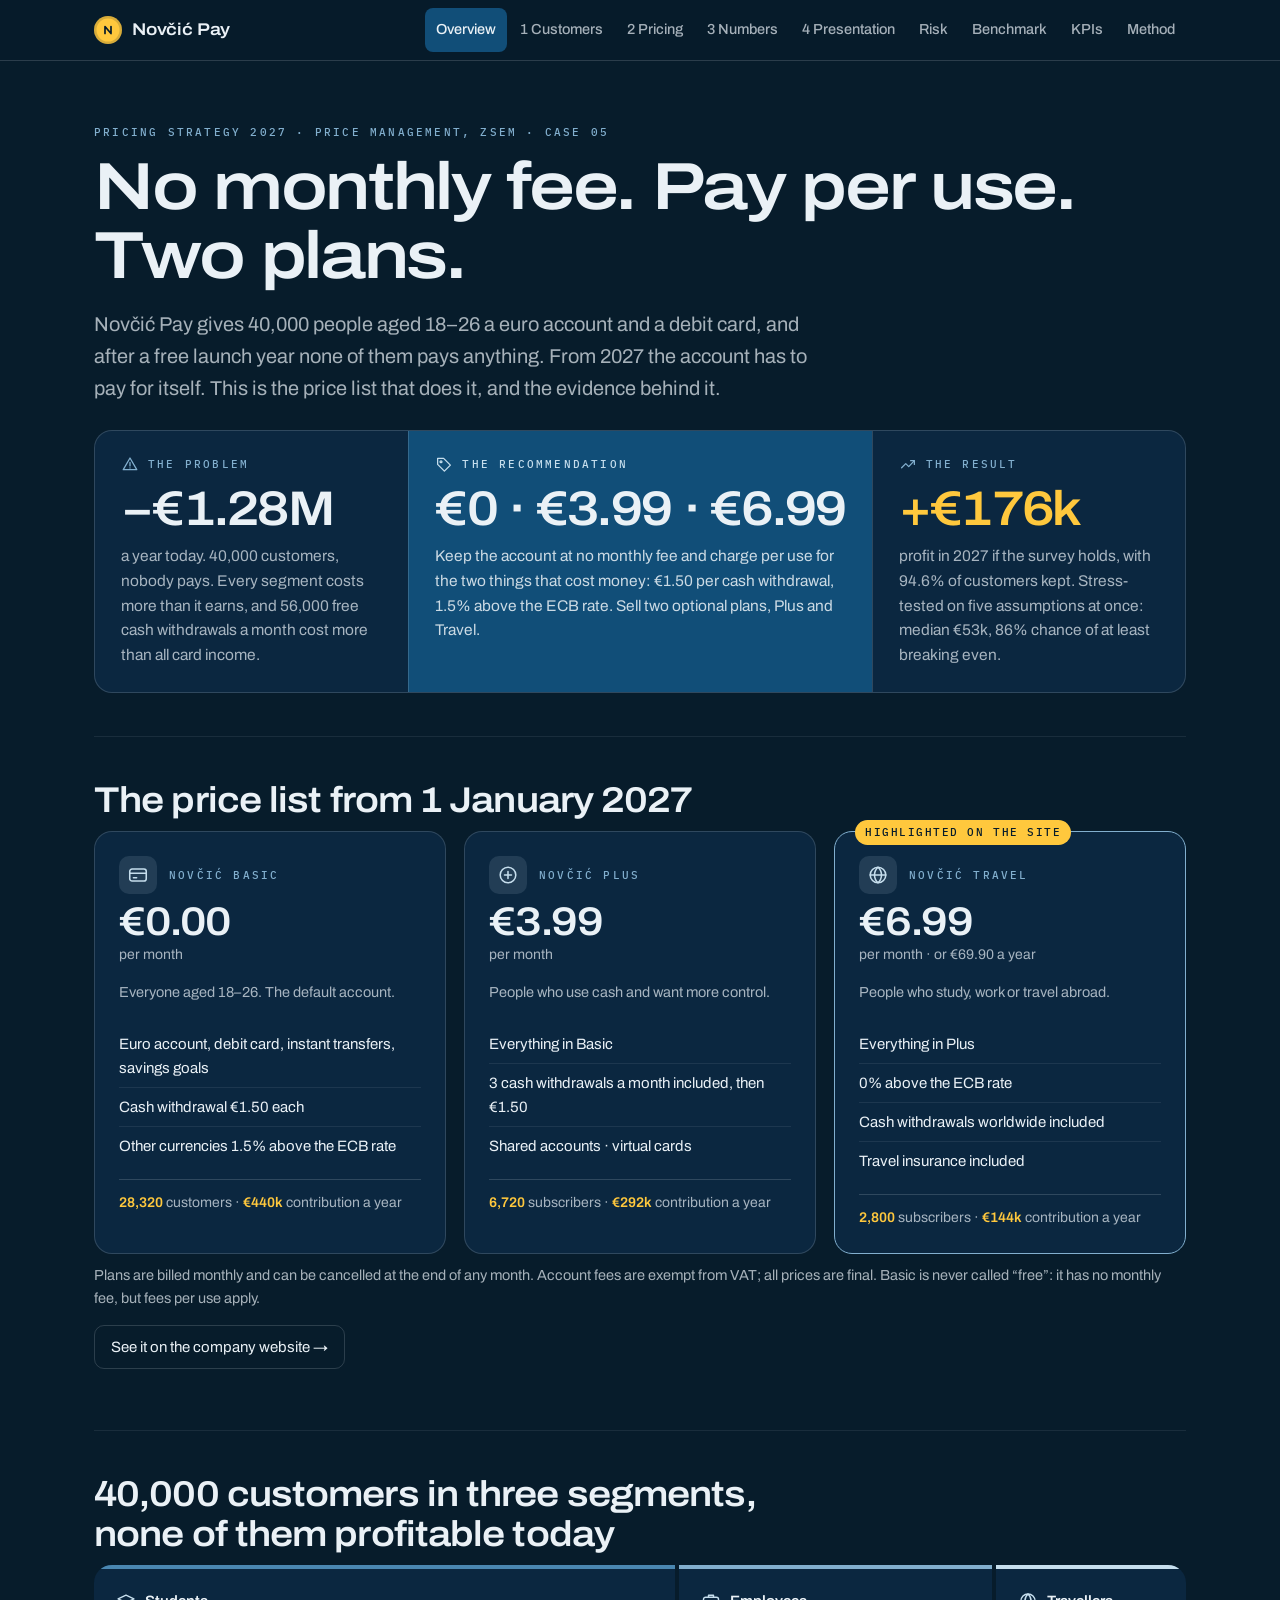
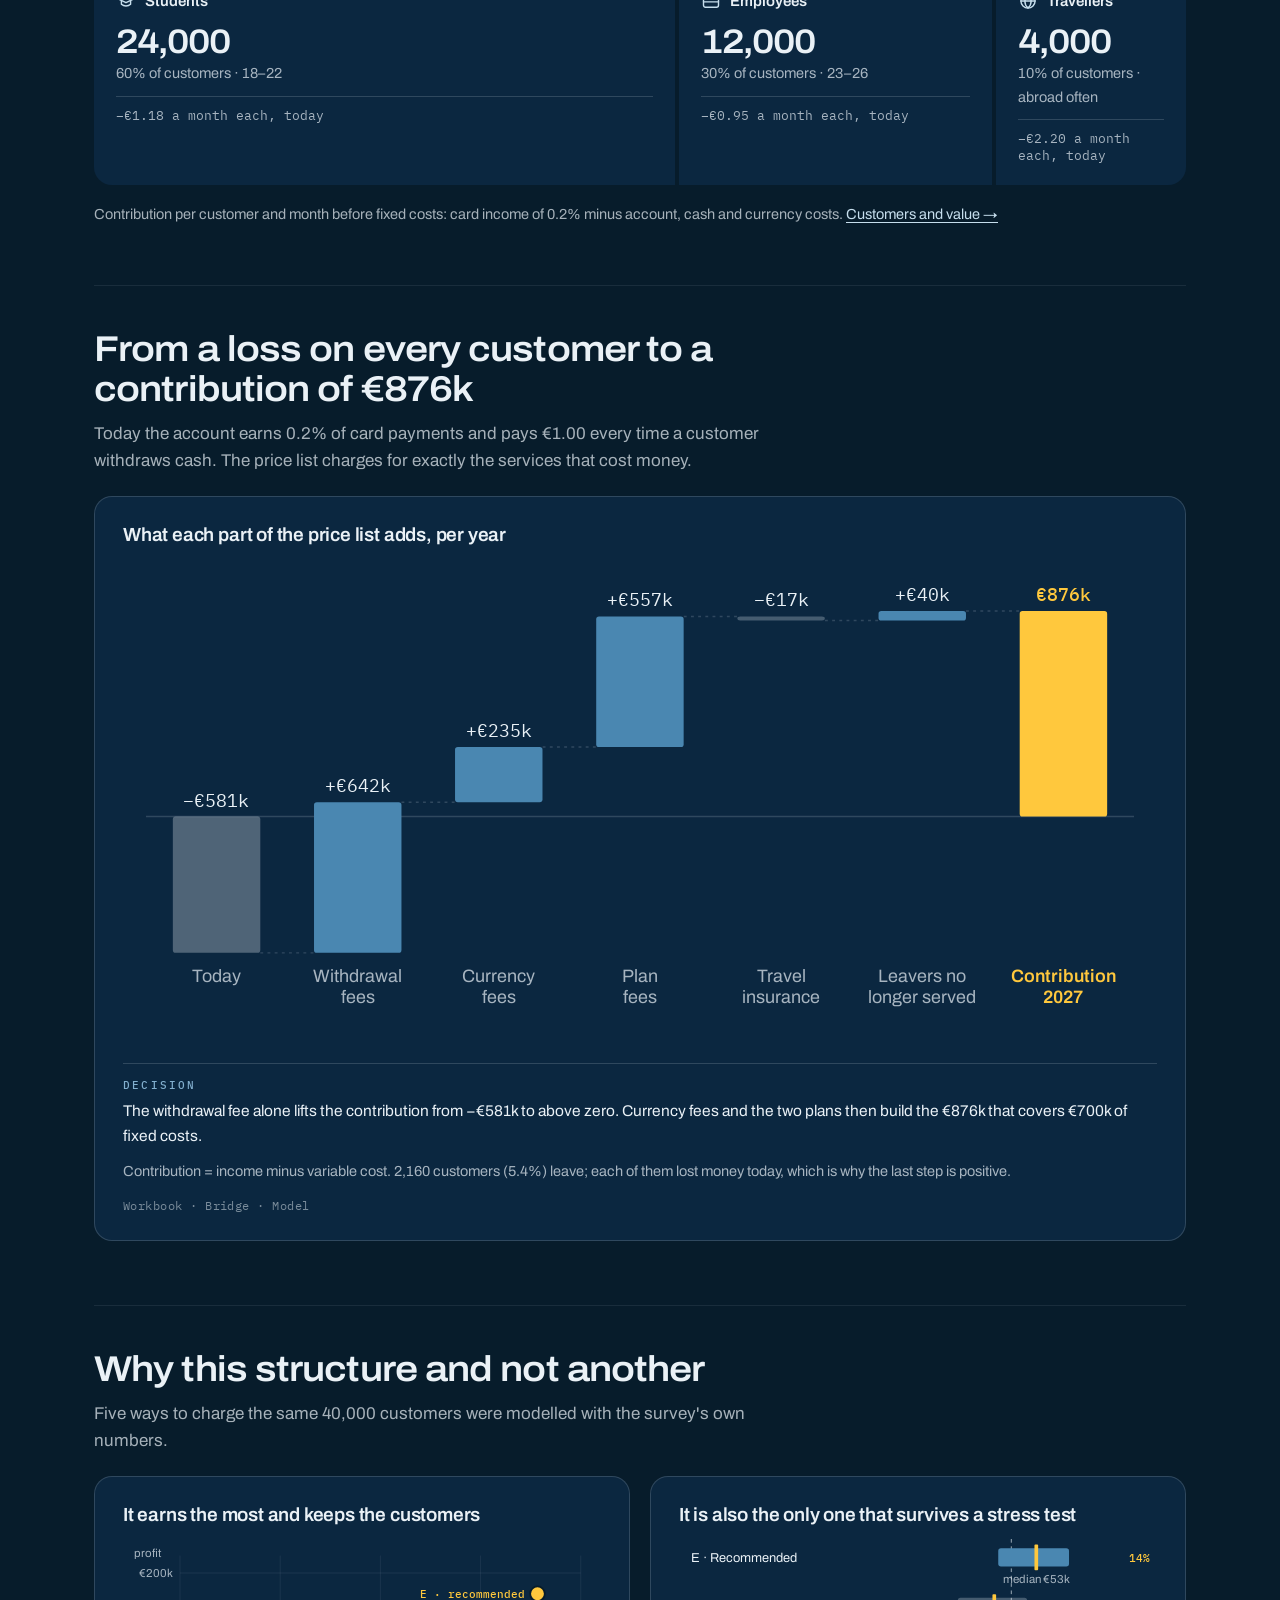
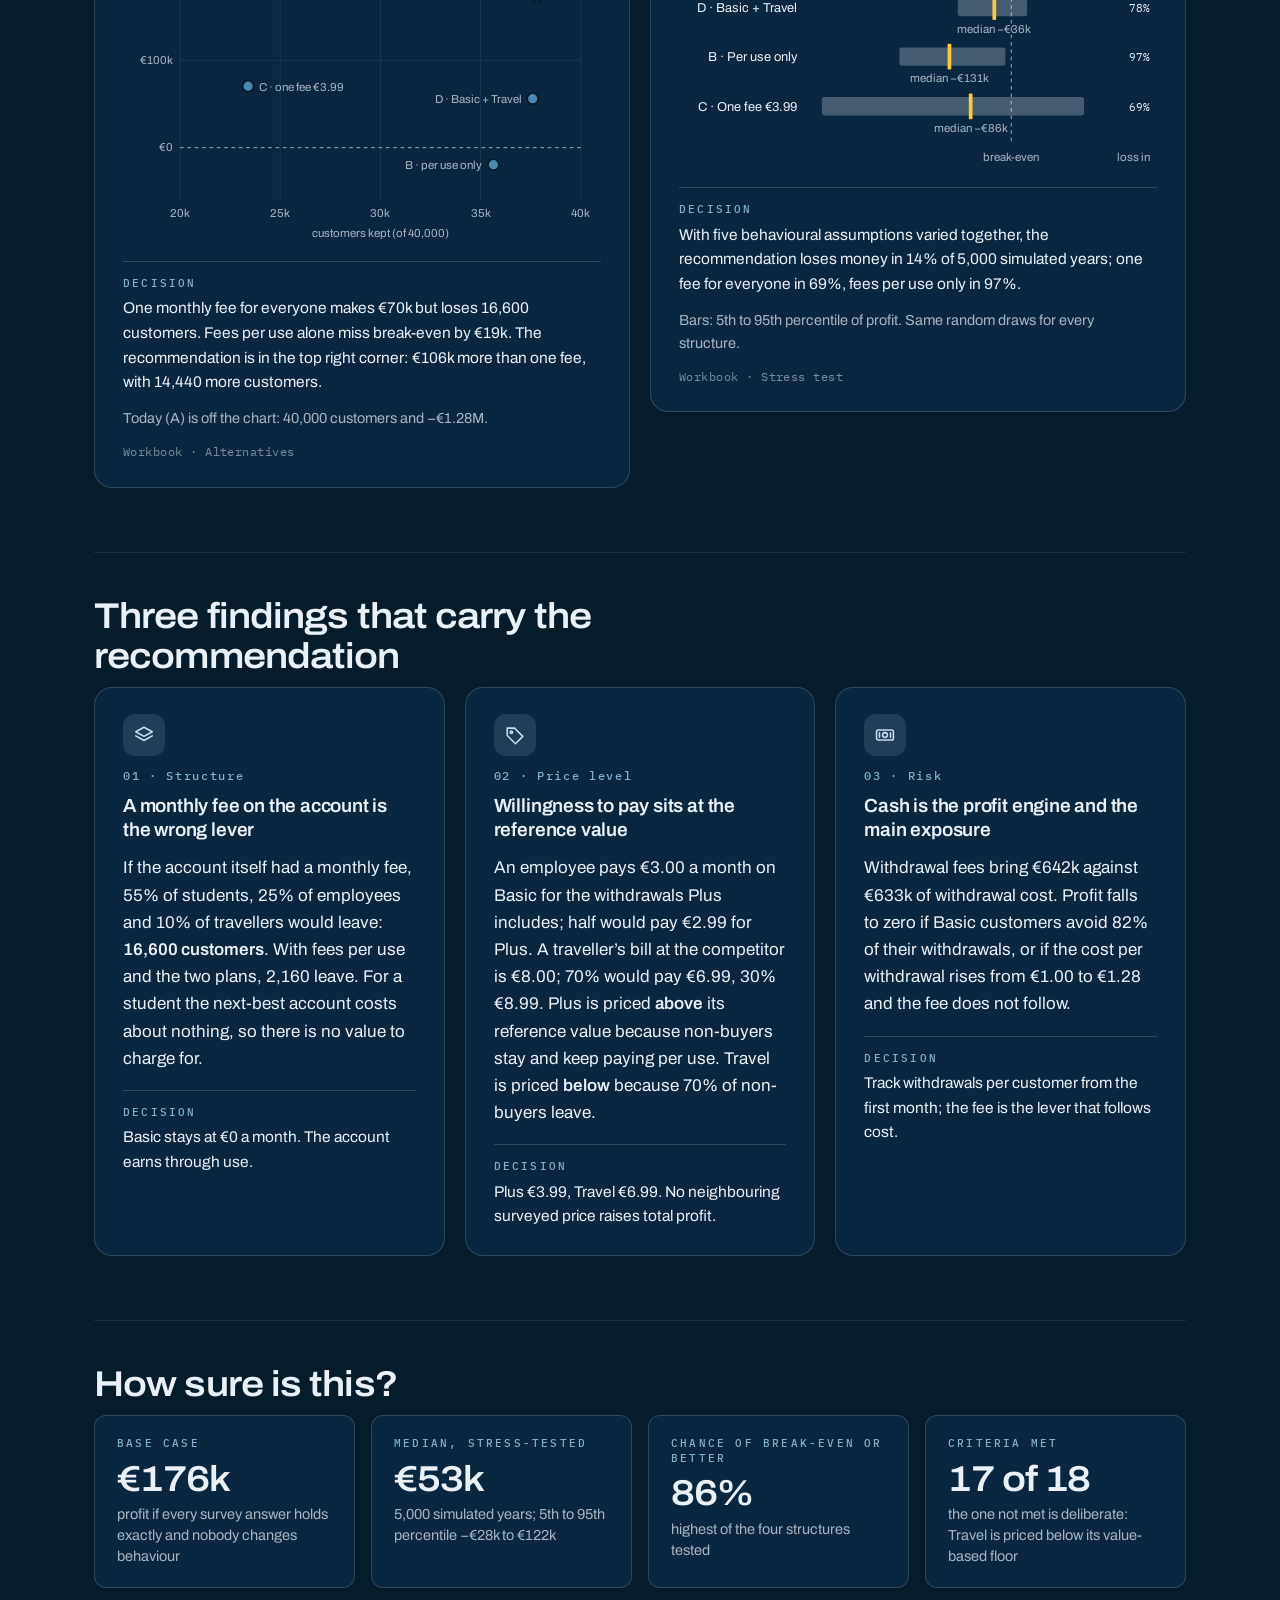
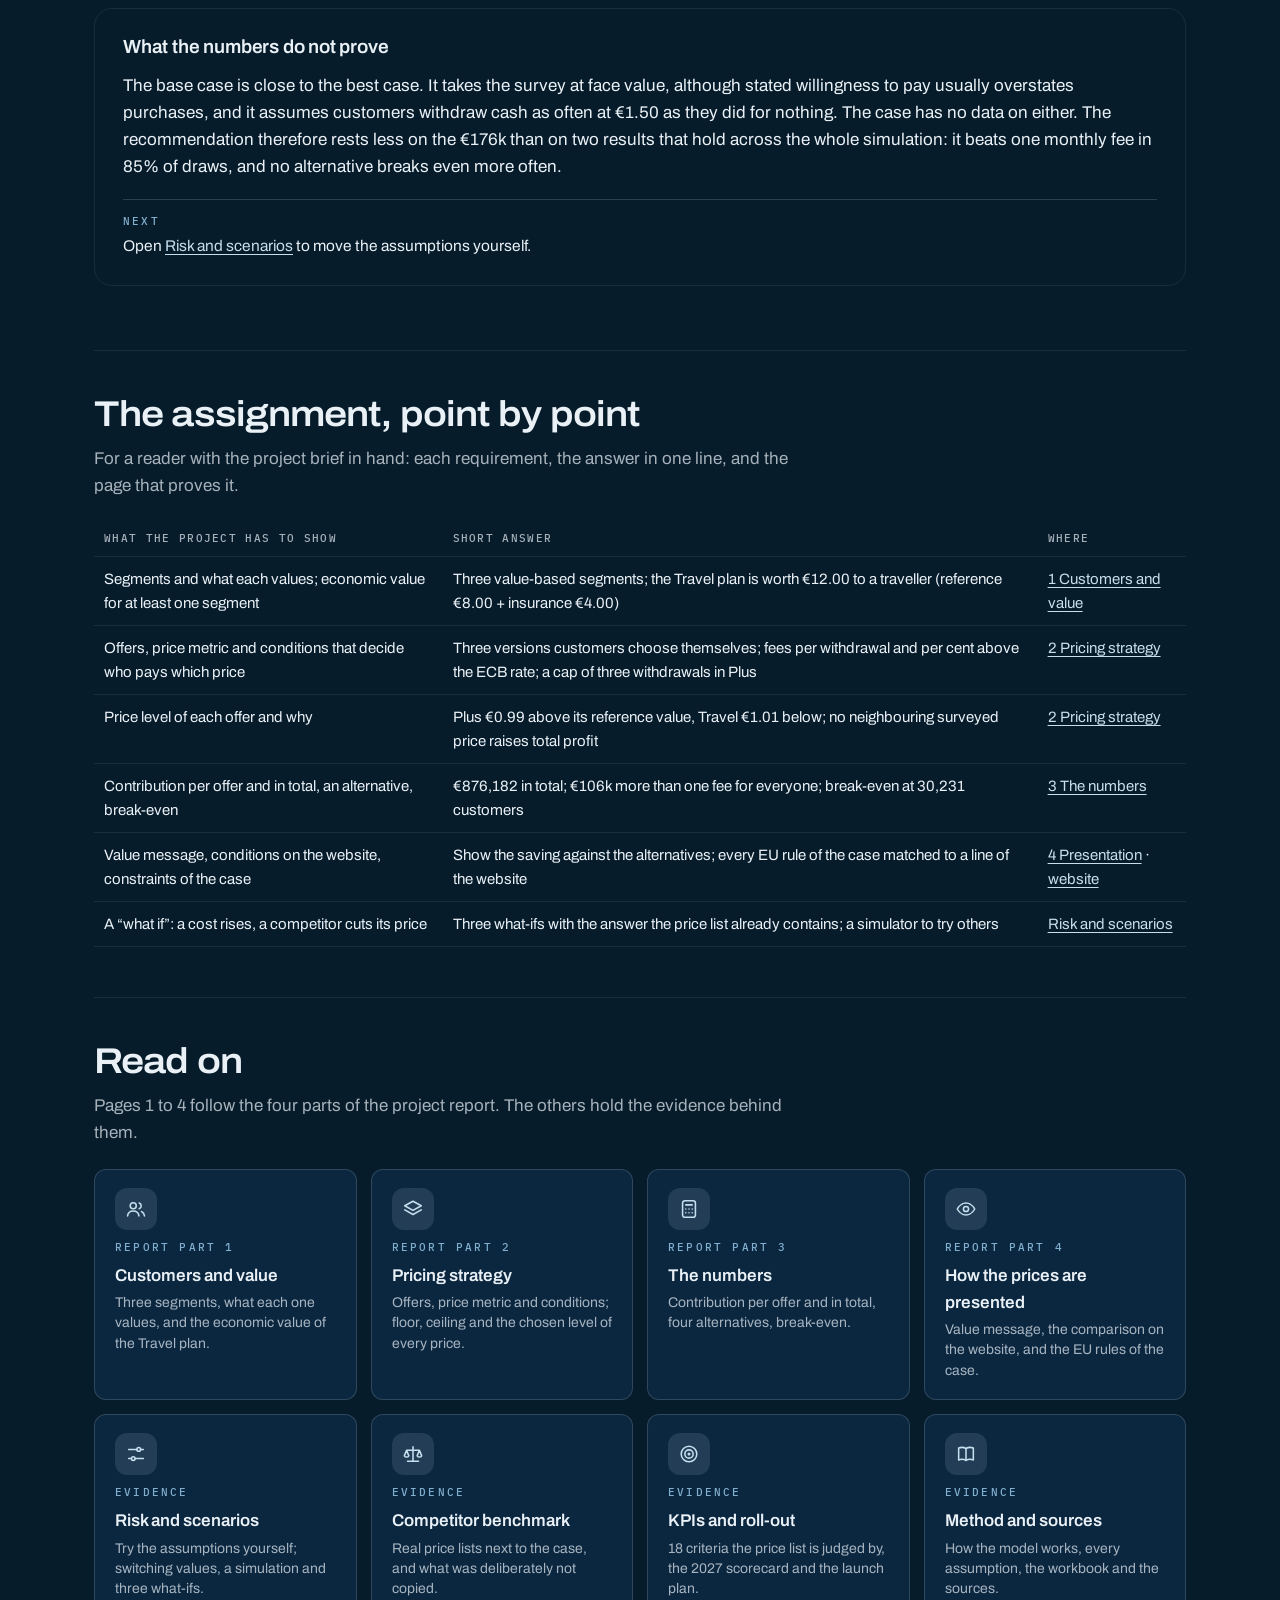
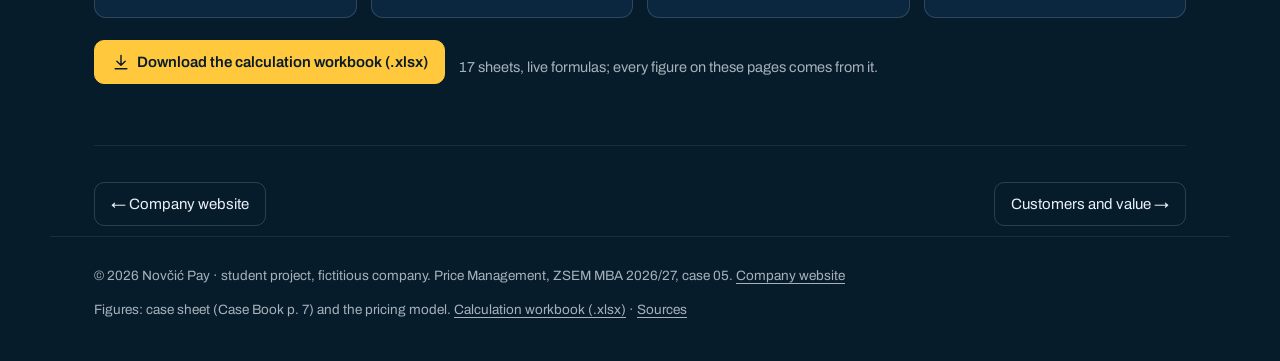
==== commit 26637feb: "Third check of strategy and method: student breakeven rows, whole-list price moves, missing assumpti" ====
--- a/dashboard/index.html
+++ b/dashboard/index.html
@@ -130,13 +130,13 @@
 <section><h2>Three findings that carry the recommendation</h2>
 <div class="grid3">
 <article class="card "><h3><span class="badge"><svg class="ico " viewBox="0 0 24 24" aria-hidden="true"><path d="M12 3.500l9 5-9 5-9-5z"/><path d="M3 13l9 5 9-5"/></svg></span><span class="num">01 · Structure</span>A monthly fee on the account is the wrong lever</h3><p>If the account itself had a monthly fee, 55% of students, 25% of employees and 10% of travellers would leave: <strong>16,600 customers</strong>. With fees per use and the two plans, 2,160 leave. For a student the next-best account costs about nothing, so there is no value to charge for.</p><p class="decision"><span class="mono">Decision</span>Basic stays at €0 a month. The account earns through use.</p></article>
-<article class="card "><h3><span class="badge"><svg class="ico " viewBox="0 0 24 24" aria-hidden="true"><path d="M3.500 12.500v-8h8l9 9-8 8z"/><circle cx="8" cy="9" r="1.300"/></svg></span><span class="num">02 · Price level</span>Willingness to pay sits at the reference value</h3><p>An employee pays €3.00 a month on Basic for the withdrawals Plus includes; half would pay €2.99 for Plus. A traveller’s bill at the competitor is €8.00; 70% would pay €6.99, 30% €8.99. Plus is priced <strong>above</strong> its reference value because non-buyers stay and keep paying per use. Travel is priced <strong>below</strong> because 70% of non-buyers leave.</p><p class="decision"><span class="mono">Decision</span>Plus €3.99, Travel €6.99. No neighbouring surveyed price earns more.</p></article>
+<article class="card "><h3><span class="badge"><svg class="ico " viewBox="0 0 24 24" aria-hidden="true"><path d="M3.500 12.500v-8h8l9 9-8 8z"/><circle cx="8" cy="9" r="1.300"/></svg></span><span class="num">02 · Price level</span>Willingness to pay sits at the reference value</h3><p>An employee pays €3.00 a month on Basic for the withdrawals Plus includes; half would pay €2.99 for Plus. A traveller’s bill at the competitor is €8.00; 70% would pay €6.99, 30% €8.99. Plus is priced <strong>above</strong> its reference value because non-buyers stay and keep paying per use. Travel is priced <strong>below</strong> because 70% of non-buyers leave.</p><p class="decision"><span class="mono">Decision</span>Plus €3.99, Travel €6.99. No neighbouring surveyed price raises total profit.</p></article>
 <article class="card "><h3><span class="badge"><svg class="ico " viewBox="0 0 24 24" aria-hidden="true"><rect x="2.800" y="6.500" width="18.400" height="11" rx="2"/><circle cx="12" cy="12" r="2.600"/><path d="M6 9.500v5M18 9.500v5"/></svg></span><span class="num">03 · Risk</span>Cash is the profit engine and the main exposure</h3><p>Withdrawal fees bring €642k against €633k of withdrawal cost. Profit falls to zero if Basic customers avoid 82% of their withdrawals, or if the cost per withdrawal rises from €1.00 to €1.28 and the fee does not follow.</p><p class="decision"><span class="mono">Decision</span>Track withdrawals per customer from the first month; the fee is the lever that follows cost.</p></article>
 </div></section>
 <section><h2>How sure is this?</h2>
 <div class="tiles"><div class="tile"><div class="mono">Base case</div><div class="big">€176k</div><div class="sub">profit if every survey answer holds exactly and nobody changes behaviour</div></div><div class="tile"><div class="mono">Median, stress-tested</div><div class="big">€53k</div><div class="sub">5,000 simulated years; 5th to 95th percentile −€28k to €122k</div></div><div class="tile"><div class="mono">Chance of break-even or better</div><div class="big">86%</div><div class="sub">highest of the four structures tested</div></div><div class="tile"><div class="mono">Criteria met</div><div class="big">17 of 18</div><div class="sub">the one not met is deliberate: Travel is priced below its value-based floor</div></div></div>
 <article class="card plain"><h3>What the numbers do not prove</h3><p>The base case is close to the best case. It takes the survey at face value, although stated willingness to pay usually overstates purchases, and it assumes customers withdraw cash as often at €1.50 as they did for nothing. The case has no data on either. The recommendation therefore rests less on the €176k than on two results that hold across the whole simulation: it beats one monthly fee in 85% of draws, and no alternative breaks even more often.</p><p class="decision"><span class="mono">Next</span>Open <a href="risk.html">Risk and scenarios</a> to move the assumptions yourself.</p></article></section>
-<section><h2>The assignment, point by point</h2><p class="intro">For a reader with the project brief in hand: each requirement, the answer in one line, and the page that proves it.</p><div class="tablewrap"><table class=""><thead><tr><th>What the project has to show</th><th>Short answer</th><th>Where</th></tr></thead><tbody><tr><td>Segments and what each values; economic value for at least one segment</td><td>Three value-based segments; the Travel plan is worth €12.00 to a traveller (reference €8.00 + insurance €4.00)</td><td><a href="customers.html">1 Customers and value</a></td></tr><tr><td>Offers, price metric and conditions that decide who pays which price</td><td>Three versions customers choose themselves; fees per withdrawal and per cent above the ECB rate; a cap of three withdrawals in Plus</td><td><a href="pricing.html">2 Pricing strategy</a></td></tr><tr><td>Price level of each offer and why</td><td>Plus €0.99 above its reference value, Travel €1.01 below; no neighbouring surveyed price earns more</td><td><a href="pricing.html">2 Pricing strategy</a></td></tr><tr><td>Contribution per offer and in total, an alternative, break-even</td><td>€876,182 in total; €106k more than one fee for everyone; break-even at 30,231 customers</td><td><a href="numbers.html">3 The numbers</a></td></tr><tr><td>Value message, conditions on the website, constraints of the case</td><td>Show the saving against the alternatives; every EU rule of the case matched to a line of the website</td><td><a href="presentation.html">4 Presentation</a> · <a href="../#pricing">website</a></td></tr><tr><td>A “what if”: a cost rises, a competitor cuts its price</td><td>Three what-ifs with the answer the price list already contains; a simulator to try others</td><td><a href="risk.html">Risk and scenarios</a></td></tr></tbody></table></div></section>
+<section><h2>The assignment, point by point</h2><p class="intro">For a reader with the project brief in hand: each requirement, the answer in one line, and the page that proves it.</p><div class="tablewrap"><table class=""><thead><tr><th>What the project has to show</th><th>Short answer</th><th>Where</th></tr></thead><tbody><tr><td>Segments and what each values; economic value for at least one segment</td><td>Three value-based segments; the Travel plan is worth €12.00 to a traveller (reference €8.00 + insurance €4.00)</td><td><a href="customers.html">1 Customers and value</a></td></tr><tr><td>Offers, price metric and conditions that decide who pays which price</td><td>Three versions customers choose themselves; fees per withdrawal and per cent above the ECB rate; a cap of three withdrawals in Plus</td><td><a href="pricing.html">2 Pricing strategy</a></td></tr><tr><td>Price level of each offer and why</td><td>Plus €0.99 above its reference value, Travel €1.01 below; no neighbouring surveyed price raises total profit</td><td><a href="pricing.html">2 Pricing strategy</a></td></tr><tr><td>Contribution per offer and in total, an alternative, break-even</td><td>€876,182 in total; €106k more than one fee for everyone; break-even at 30,231 customers</td><td><a href="numbers.html">3 The numbers</a></td></tr><tr><td>Value message, conditions on the website, constraints of the case</td><td>Show the saving against the alternatives; every EU rule of the case matched to a line of the website</td><td><a href="presentation.html">4 Presentation</a> · <a href="../#pricing">website</a></td></tr><tr><td>A “what if”: a cost rises, a competitor cuts its price</td><td>Three what-ifs with the answer the price list already contains; a simulator to try others</td><td><a href="risk.html">Risk and scenarios</a></td></tr></tbody></table></div></section>
 <section><h2>Read on</h2><p class="intro">Pages 1 to 4 follow the four parts of the project report. The others hold the evidence behind them.</p><div class="toc"><a href="customers.html"><span class="badge"><svg class="ico " viewBox="0 0 24 24" aria-hidden="true"><circle cx="9" cy="8.500" r="3.300"/><path d="M2.800 19.500c.5-3.300 3-5.300 6.200-5.300s5.700 2 6.200 5.300M15.500 5.500a3.300 3.300 0 0 1 0 6.200M18 14.700c1.800.8 3 2.400 3.300 4.800"/></svg></span><span class="mono" style="display:block">Report part 1</span><b>Customers and value</b><span class="d">Three segments, what each one values, and the economic value of the Travel plan.</span></a><a href="pricing.html"><span class="badge"><svg class="ico " viewBox="0 0 24 24" aria-hidden="true"><path d="M12 3.500l9 5-9 5-9-5z"/><path d="M3 13l9 5 9-5"/></svg></span><span class="mono" style="display:block">Report part 2</span><b>Pricing strategy</b><span class="d">Offers, price metric and conditions; floor, ceiling and the chosen level of every price.</span></a><a href="numbers.html"><span class="badge"><svg class="ico " viewBox="0 0 24 24" aria-hidden="true"><rect x="5" y="3" width="14" height="18" rx="2.500"/><path d="M8.500 7.500h7M8.500 12h.01M12 12h.01M15.500 12h.01M8.500 16h.01M12 16h.01M15.500 16h.01"/></svg></span><span class="mono" style="display:block">Report part 3</span><b>The numbers</b><span class="d">Contribution per offer and in total, four alternatives, break-even.</span></a><a href="presentation.html"><span class="badge"><svg class="ico " viewBox="0 0 24 24" aria-hidden="true"><path d="M2.500 12s3.500-6.500 9.500-6.500 9.500 6.500 9.500 6.500-3.500 6.500-9.500 6.500S2.500 12 2.500 12z"/><circle cx="12" cy="12" r="2.800"/></svg></span><span class="mono" style="display:block">Report part 4</span><b>How the prices are presented</b><span class="d">Value message, the comparison on the website, and the EU rules of the case.</span></a><a href="risk.html"><span class="badge"><svg class="ico " viewBox="0 0 24 24" aria-hidden="true"><path d="M4 7h9M17 7h3M4 17h3M11 17h9"/><circle cx="15" cy="7" r="2"/><circle cx="9" cy="17" r="2"/></svg></span><span class="mono" style="display:block">Evidence</span><b>Risk and scenarios</b><span class="d">Try the assumptions yourself; switching values, a simulation and three what-ifs.</span></a><a href="benchmark.html"><span class="badge"><svg class="ico " viewBox="0 0 24 24" aria-hidden="true"><path d="M12 4v16M6 20h12M5 8h14M5 8l-2.500 6a3 3 0 0 0 5 0zM19 8l-2.500 6a3 3 0 0 0 5 0z"/></svg></span><span class="mono" style="display:block">Evidence</span><b>Competitor benchmark</b><span class="d">Real price lists next to the case, and what was deliberately not copied.</span></a><a href="kpis.html"><span class="badge"><svg class="ico " viewBox="0 0 24 24" aria-hidden="true"><circle cx="12" cy="12" r="8.500"/><circle cx="12" cy="12" r="4.500"/><circle cx="12" cy="12" r=".8"/></svg></span><span class="mono" style="display:block">Evidence</span><b>KPIs and roll-out</b><span class="d">18 criteria the price list is judged by, the 2027 scorecard and the launch plan.</span></a><a href="methodology.html"><span class="badge"><svg class="ico " viewBox="0 0 24 24" aria-hidden="true"><path d="M4 5.500c2.500-1 5.500-1 8 .500 2.500-1.500 5.500-1.500 8-.500v13c-2.500-1-5.500-1-8 .500-2.500-1.500-5.500-1.500-8-.500z"/><path d="M12 6v13"/></svg></span><span class="mono" style="display:block">Evidence</span><b>Method and sources</b><span class="d">How the model works, every assumption, the workbook and the sources.</span></a></div><p style="margin-top:22px"><a class="btn solid" href="Novcic-Pay-pricing-calculations.xlsx"><svg class="ico " viewBox="0 0 24 24" aria-hidden="true"><path d="M12 4v11M7 11l5 5 5-5M5 20h14"/></svg>&nbsp; Download the calculation workbook (.xlsx)</a> <span class="small" style="margin-left:10px">17 sheets, live formulas; every figure on these pages comes from it.</span></p></section>
 
   <nav class="pager" aria-label="Previous and next page"><a href="../">← Company website</a><a href="customers.html">Customers and value →</a></nav>
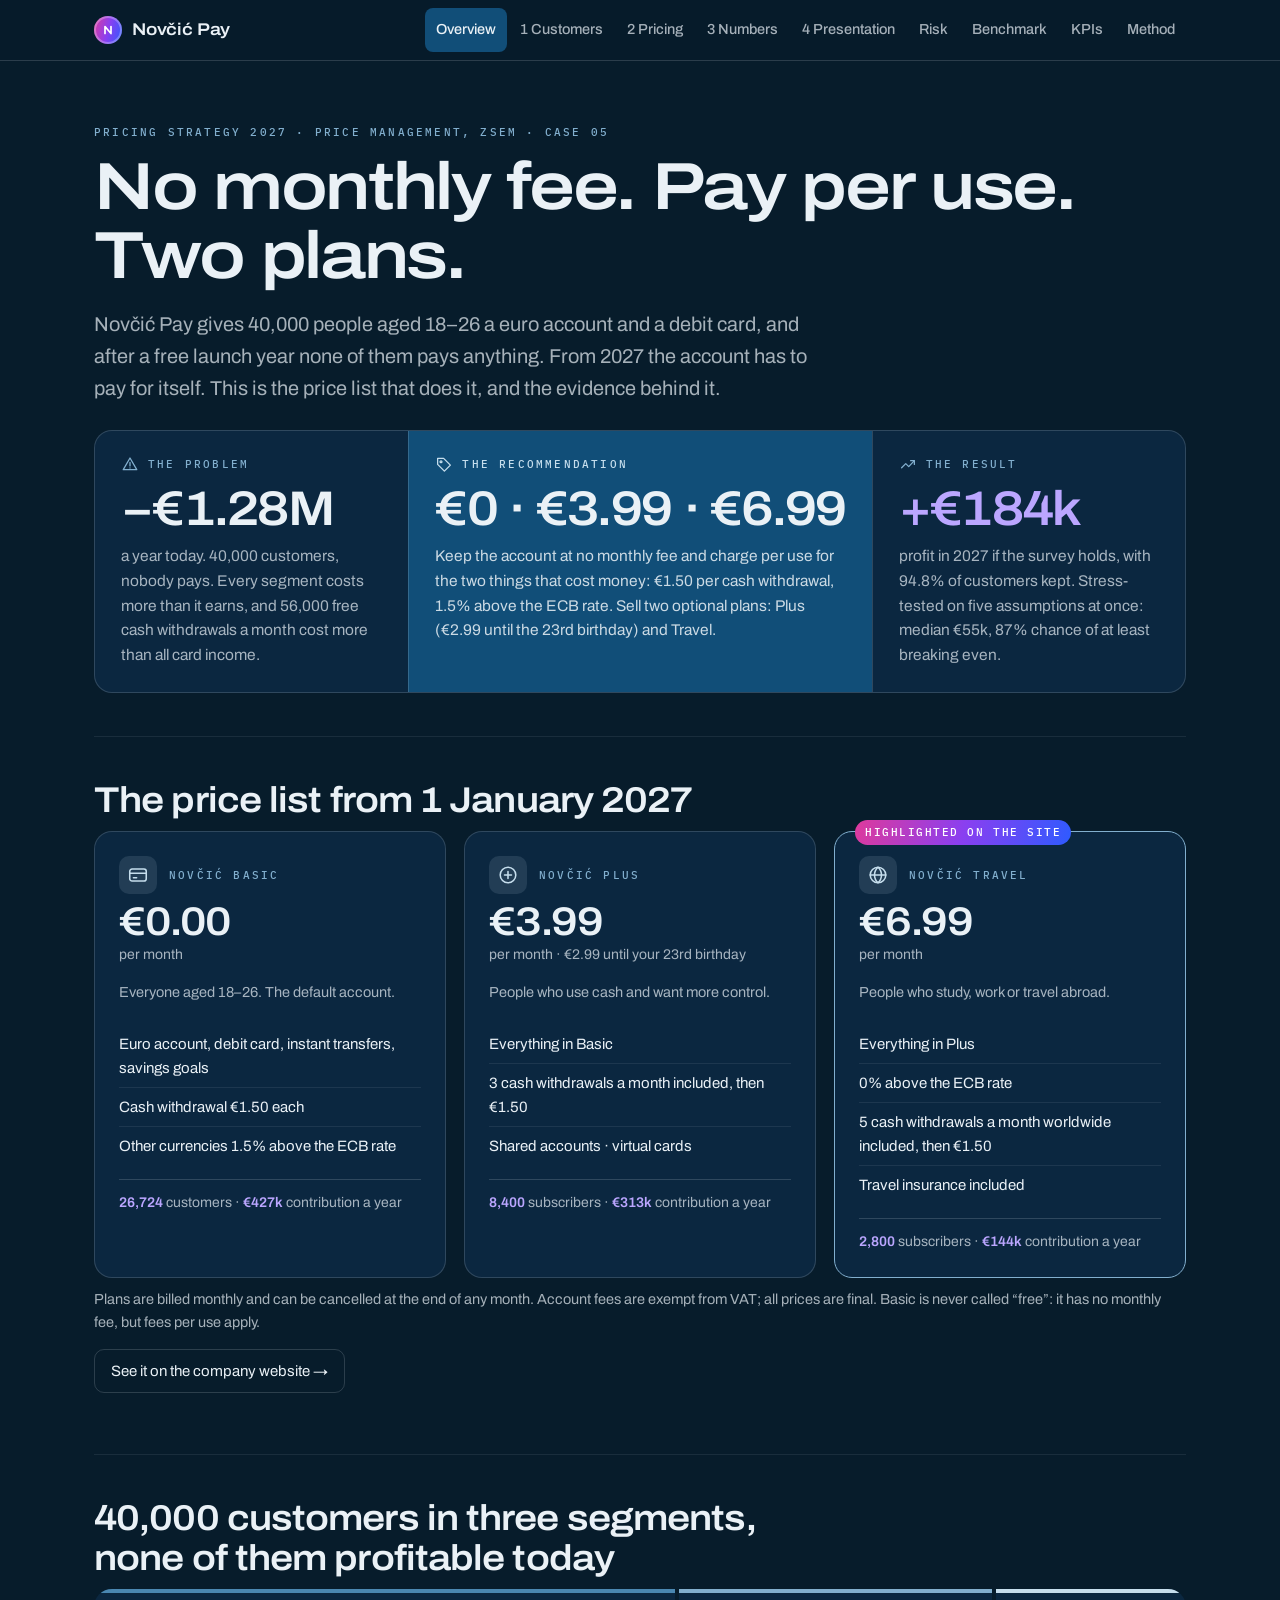
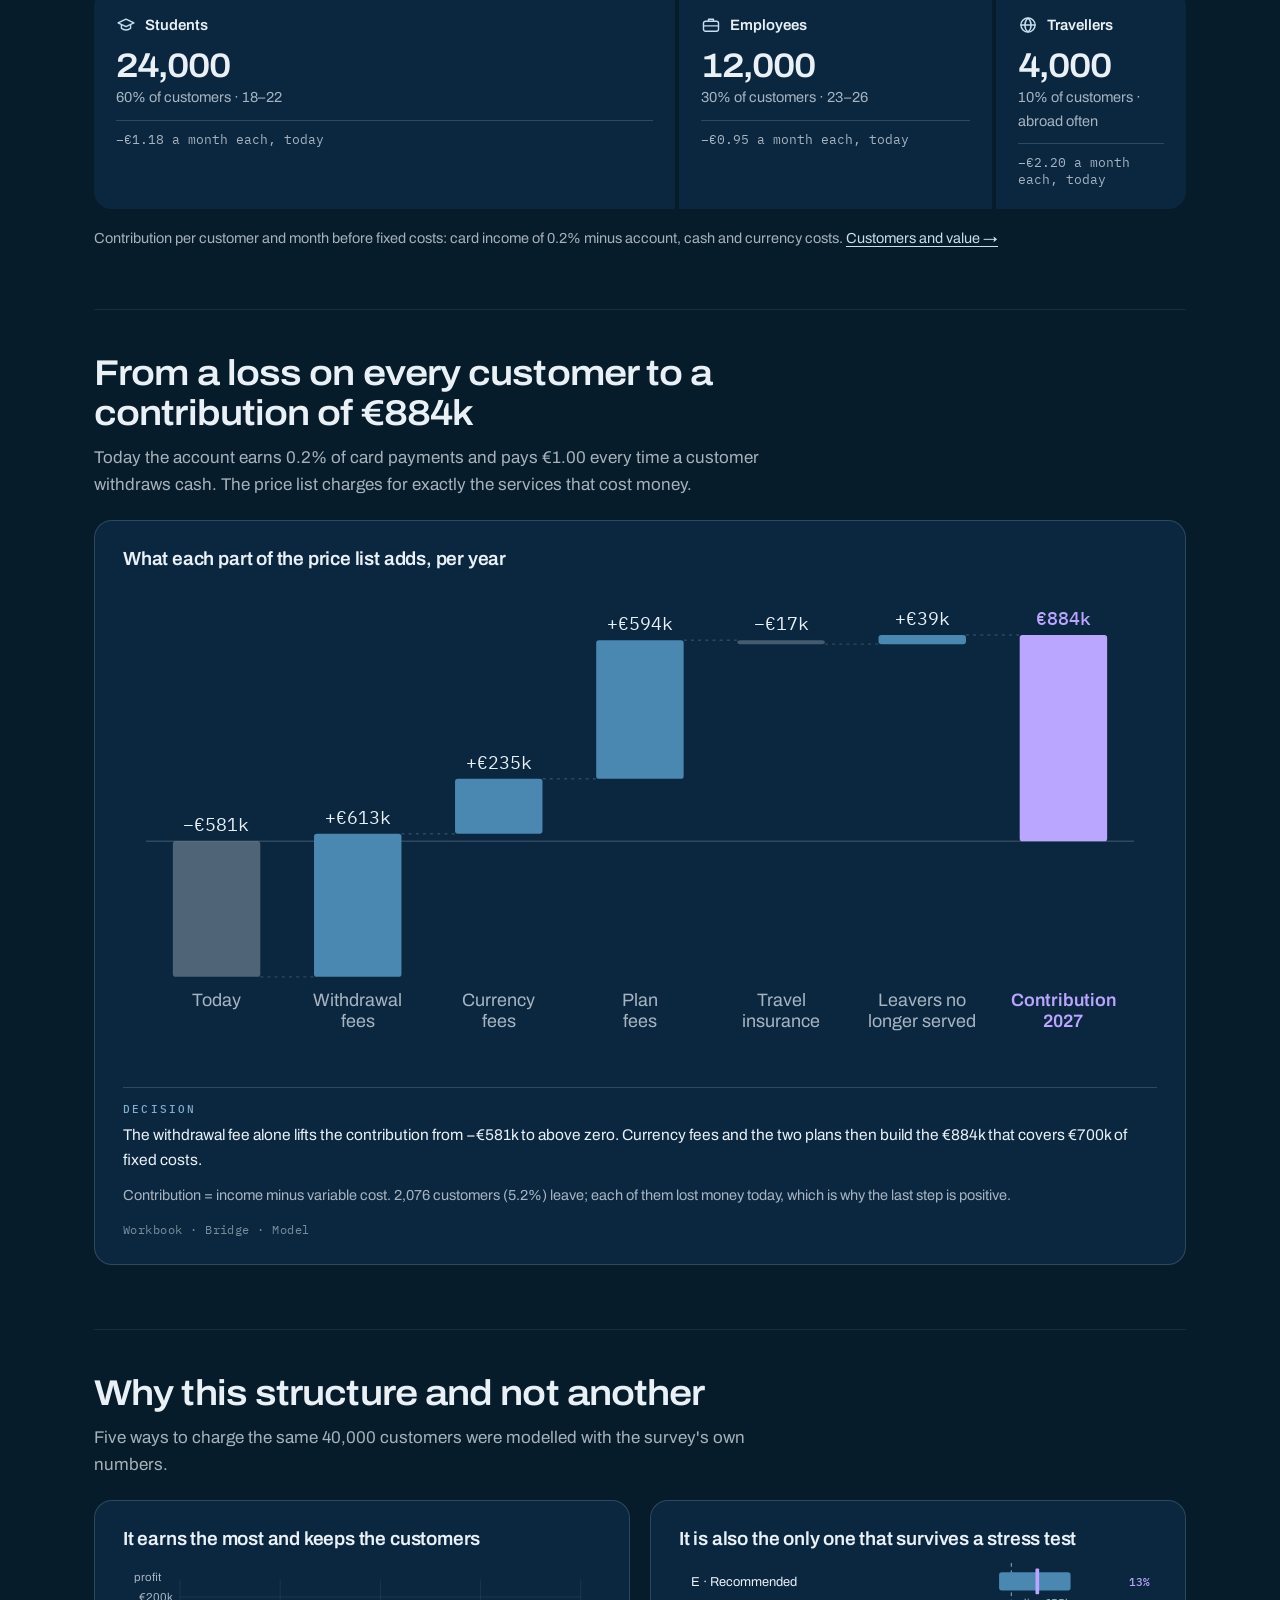
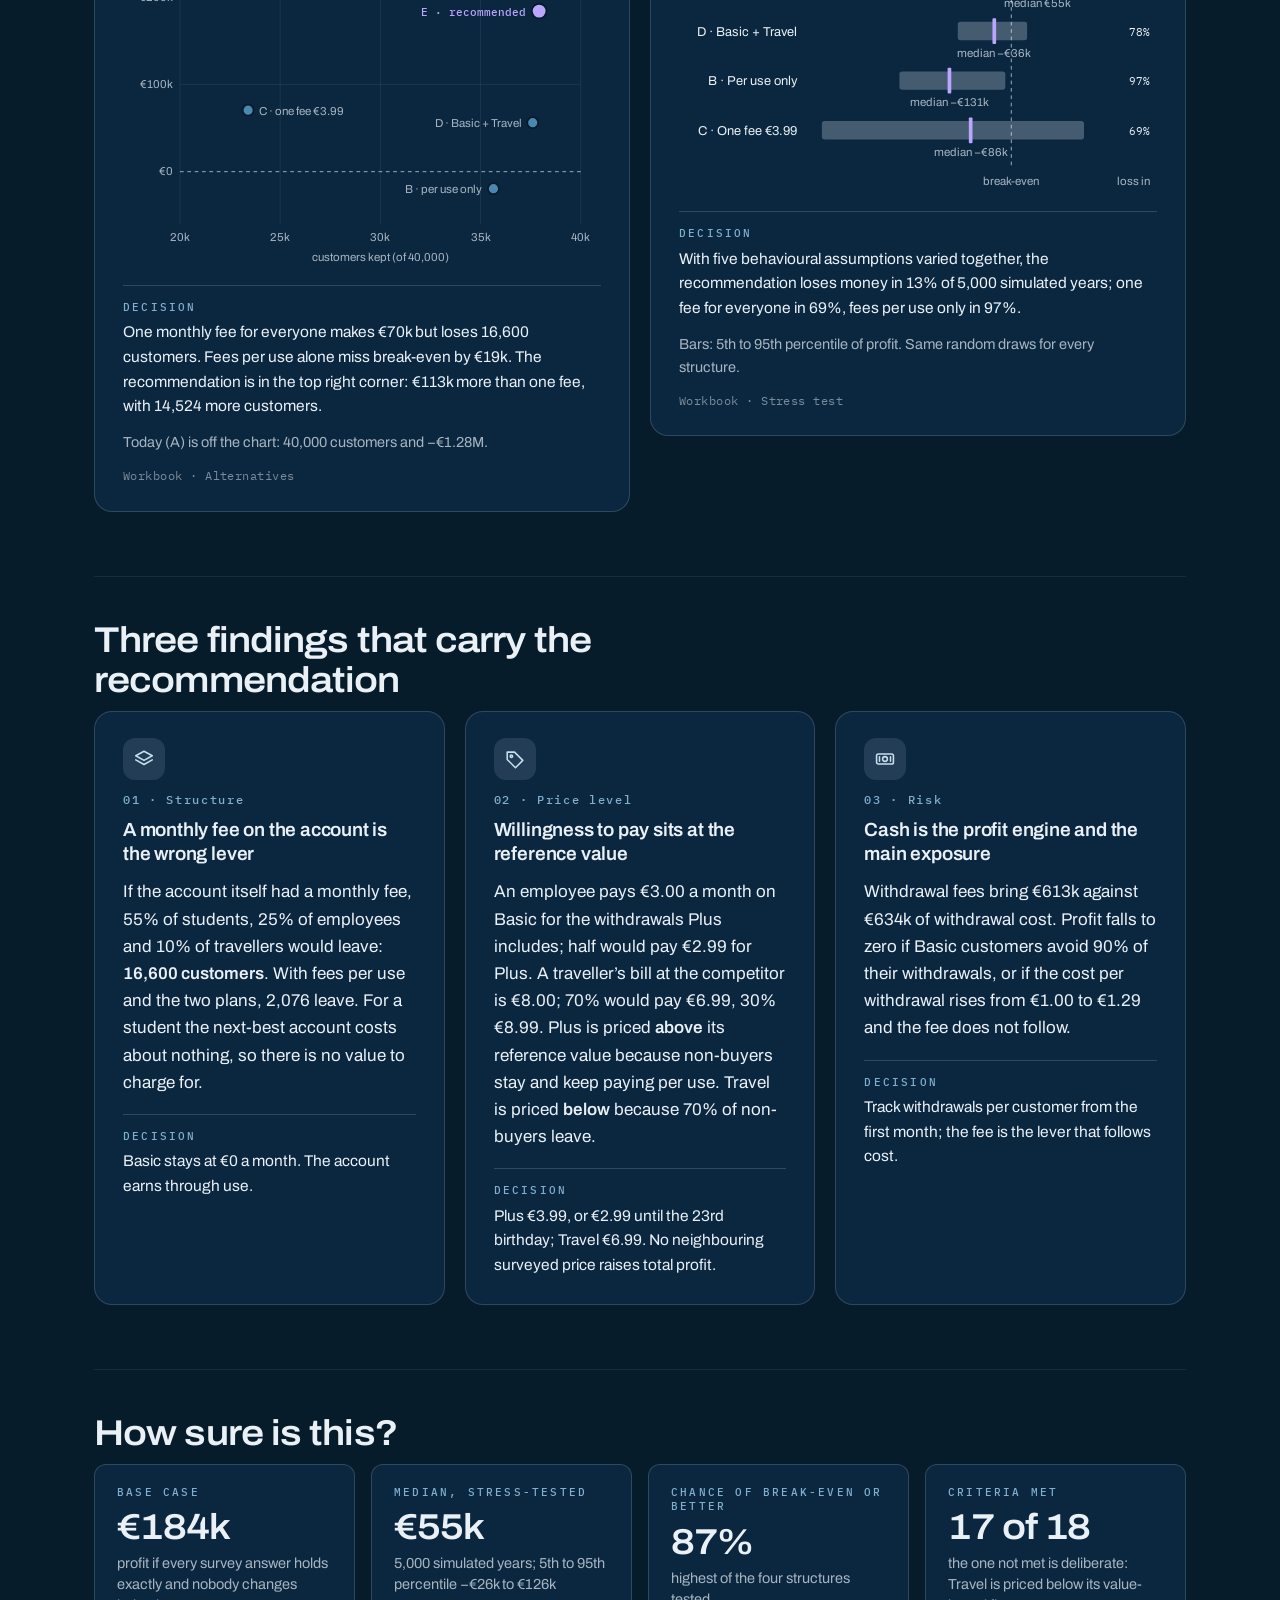
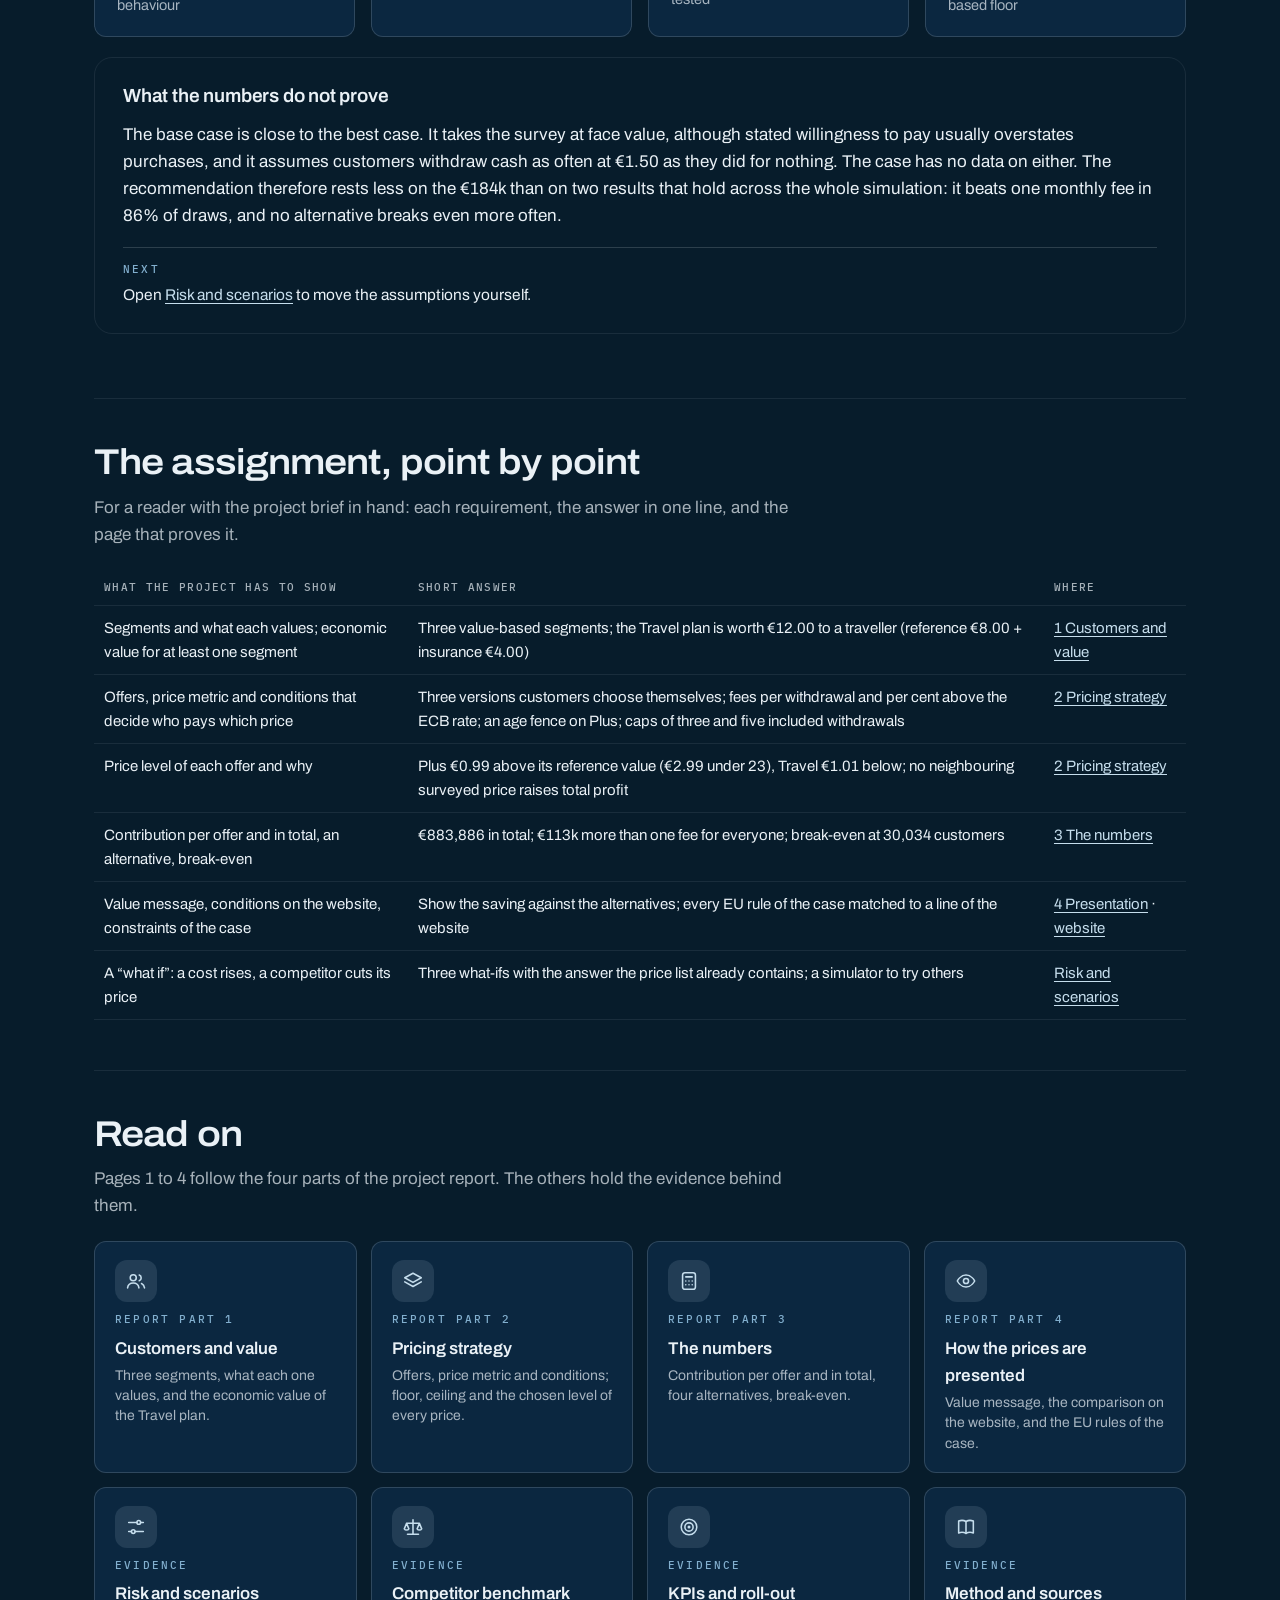
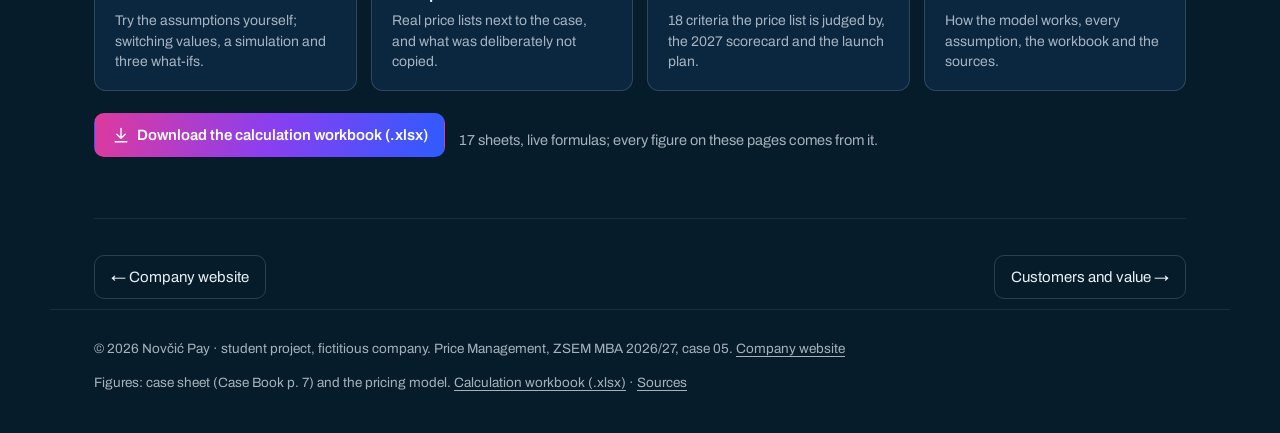
==== commit 3fc0a4ce: "Price list: Plus 2.99 until the 23rd birthday, Travel with five included withdrawals, no yearly pric" ====
--- a/dashboard/index.html
+++ b/dashboard/index.html
@@ -6,11 +6,11 @@
 <title>Overview · Novčić Pay pricing strategy 2027</title>
 <meta name="description" content="Novčić Pay pricing strategy 2027: The problem, the price list, the result and how sure it is.">
 <meta name="theme-color" content="#071C2B">
-<link rel="icon" href="data:image/svg+xml,%3Csvg xmlns='http://www.w3.org/2000/svg' viewBox='0 0 32 32'%3E%3Ccircle cx='16' cy='16' r='16' fill='%23FFC83D'/%3E%3Cpath d='M10 23V9l12 14V9' fill='none' stroke='%230A1C2E' stroke-width='3.2' stroke-linecap='round' stroke-linejoin='round'/%3E%3C/svg%3E">
+<link rel="icon" href="data:image/svg+xml,%3Csvg xmlns='http://www.w3.org/2000/svg' viewBox='0 0 32 32'%3E%3Ccircle cx='16' cy='16' r='16' fill='%238A3FF0'/%3E%3Cpath d='M10 23V9l12 14V9' fill='none' stroke='%23FFFFFF' stroke-width='3.2' stroke-linecap='round' stroke-linejoin='round'/%3E%3C/svg%3E">
 <link rel="preconnect" href="https://fonts.googleapis.com">
 <link rel="preconnect" href="https://fonts.gstatic.com" crossorigin>
 <link href="https://fonts.googleapis.com/css2?family=Archivo:wdth,wght@100..125,400..700&family=IBM+Plex+Mono:wght@400;500&display=swap" rel="stylesheet">
-<link rel="stylesheet" href="style.css?v=ba4e2748">
+<link rel="stylesheet" href="style.css?v=58e51b8b">
 </head>
 <body>
 <a class="skip" href="#main">Skip to content</a>
@@ -29,9 +29,9 @@
   <div><div class="mono lab"><svg class="ico " viewBox="0 0 24 24" aria-hidden="true"><path d="M12 4l9 15.500h-18z"/><path d="M12 10v4.500M12 17.200h.01"/></svg>The problem</div><div class="big">−€1.28M</div>
     <p>a year today. 40,000 customers, nobody pays. Every segment costs more than it earns, and 56,000 free cash withdrawals a month cost more than all card income.</p></div>
   <div class="rec"><div class="mono lab"><svg class="ico " viewBox="0 0 24 24" aria-hidden="true"><path d="M3.500 12.500v-8h8l9 9-8 8z"/><circle cx="8" cy="9" r="1.300"/></svg>The recommendation</div><div class="big">€0 · €3.99 · €6.99</div>
-    <p>Keep the account at no monthly fee and charge per use for the two things that cost money: €1.50 per cash withdrawal, 1.5% above the ECB rate. Sell two optional plans, Plus and Travel.</p></div>
-  <div class="res"><div class="mono lab"><svg class="ico " viewBox="0 0 24 24" aria-hidden="true"><path d="M3.500 17l5.500-5.500 4 4 7.500-8"/><path d="M15.500 7.500h5v5"/></svg>The result</div><div class="big">+€176k</div>
-    <p>profit in 2027 if the survey holds, with 94.6% of customers kept. Stress-tested on five assumptions at once: median €53k, 86% chance of at least breaking even.</p></div>
+    <p>Keep the account at no monthly fee and charge per use for the two things that cost money: €1.50 per cash withdrawal, 1.5% above the ECB rate. Sell two optional plans: Plus (€2.99 until the 23rd birthday) and Travel.</p></div>
+  <div class="res"><div class="mono lab"><svg class="ico " viewBox="0 0 24 24" aria-hidden="true"><path d="M3.500 17l5.500-5.500 4 4 7.500-8"/><path d="M15.500 7.500h5v5"/></svg>The result</div><div class="big">+€184k</div>
+    <p>profit in 2027 if the survey holds, with 94.8% of customers kept. Stress-tested on five assumptions at once: median €55k, 87% chance of at least breaking even.</p></div>
 </div></p>
   </section>
   
@@ -39,47 +39,47 @@
 <div class="plans">
   <div class="plan"><div class="ph"><span class="badge"><svg class="ico " viewBox="0 0 24 24" aria-hidden="true"><rect x="3" y="5.500" width="18" height="13" rx="2.500"/><path d="M3 10h18M7 15h3.500"/></svg></span><div class="mono">Novčić Basic</div></div><div class="price">€0.00</div><div class="unit">per month</div>
     <div class="for">Everyone aged 18–26. The default account.</div>
-    <ul><li>Euro account, debit card, instant transfers, savings goals</li><li>Cash withdrawal €1.50 each</li><li>Other currencies 1.5% above the ECB rate</li></ul><div class="earn"><b>28,320</b> customers · <b>€440k</b> contribution a year</div></div>
-  <div class="plan"><div class="ph"><span class="badge"><svg class="ico " viewBox="0 0 24 24" aria-hidden="true"><circle cx="12" cy="12" r="8.500"/><path d="M12 8.200v7.600M8.200 12h7.600"/></svg></span><div class="mono">Novčić Plus</div></div><div class="price">€3.99</div><div class="unit">per month</div>
+    <ul><li>Euro account, debit card, instant transfers, savings goals</li><li>Cash withdrawal €1.50 each</li><li>Other currencies 1.5% above the ECB rate</li></ul><div class="earn"><b>26,724</b> customers · <b>€427k</b> contribution a year</div></div>
+  <div class="plan"><div class="ph"><span class="badge"><svg class="ico " viewBox="0 0 24 24" aria-hidden="true"><circle cx="12" cy="12" r="8.500"/><path d="M12 8.200v7.600M8.200 12h7.600"/></svg></span><div class="mono">Novčić Plus</div></div><div class="price">€3.99</div><div class="unit">per month · €2.99 until your 23rd birthday</div>
     <div class="for">People who use cash and want more control.</div>
-    <ul><li>Everything in Basic</li><li>3 cash withdrawals a month included, then €1.50</li><li>Shared accounts · virtual cards</li></ul><div class="earn"><b>6,720</b> subscribers · <b>€292k</b> contribution a year</div></div>
-  <div class="plan rec"><div class="tag">Highlighted on the site</div><div class="ph"><span class="badge"><svg class="ico " viewBox="0 0 24 24" aria-hidden="true"><circle cx="12" cy="12" r="8.500"/><path d="M3.500 12h17M12 3.500c2.600 2.400 3.800 5.200 3.800 8.500s-1.200 6.100-3.800 8.500c-2.600-2.400-3.800-5.200-3.800-8.500s1.200-6.100 3.800-8.500z"/></svg></span><div class="mono">Novčić Travel</div></div><div class="price">€6.99</div><div class="unit">per month · or €69.90 a year</div>
+    <ul><li>Everything in Basic</li><li>3 cash withdrawals a month included, then €1.50</li><li>Shared accounts · virtual cards</li></ul><div class="earn"><b>8,400</b> subscribers · <b>€313k</b> contribution a year</div></div>
+  <div class="plan rec"><div class="tag">Highlighted on the site</div><div class="ph"><span class="badge"><svg class="ico " viewBox="0 0 24 24" aria-hidden="true"><circle cx="12" cy="12" r="8.500"/><path d="M3.500 12h17M12 3.500c2.600 2.400 3.800 5.200 3.800 8.500s-1.200 6.100-3.800 8.500c-2.600-2.400-3.800-5.200-3.800-8.500s1.200-6.100 3.800-8.500z"/></svg></span><div class="mono">Novčić Travel</div></div><div class="price">€6.99</div><div class="unit">per month</div>
     <div class="for">People who study, work or travel abroad.</div>
-    <ul><li>Everything in Plus</li><li>0% above the ECB rate</li><li>Cash withdrawals worldwide included</li><li>Travel insurance included</li></ul><div class="earn"><b>2,800</b> subscribers · <b>€144k</b> contribution a year</div></div>
+    <ul><li>Everything in Plus</li><li>0% above the ECB rate</li><li>5 cash withdrawals a month worldwide included, then €1.50</li><li>Travel insurance included</li></ul><div class="earn"><b>2,800</b> subscribers · <b>€144k</b> contribution a year</div></div>
 </div>
 <p class="small">Plans are billed monthly and can be cancelled at the end of any month. Account fees are exempt from VAT; all prices are final. Basic is never called “free”: it has no monthly fee, but fees per use apply.</p>
 <p style="margin-top:14px"><a class="btn" href="../#pricing">See it on the company website →</a></p></section>
 <section><h2>40,000 customers in three segments, none of them profitable today</h2><div class="segbar"><div class="seg" style="flex:24000"><div class="seghead"><svg class="ico " viewBox="0 0 24 24" aria-hidden="true"><path d="M2.500 9.500l9.500-4.500 9.500 4.500-9.500 4.500z"/><path d="M6.500 11.700v4.300c1.500 1.300 3.300 2 5.500 2s4-.7 5.500-2v-4.300"/></svg><b>Students</b></div><div class="segbig">24,000</div><div class="segsub">60% of customers · 18–22</div><div class="segloss">−€1.18 a month each, today</div></div><div class="seg" style="flex:12000"><div class="seghead"><svg class="ico " viewBox="0 0 24 24" aria-hidden="true"><rect x="3" y="7.500" width="18" height="12" rx="2.500"/><path d="M9 7.500v-2.500h6v2.500M3 13h18"/></svg><b>Employees</b></div><div class="segbig">12,000</div><div class="segsub">30% of customers · 23–26</div><div class="segloss">−€0.95 a month each, today</div></div><div class="seg" style="flex:4000"><div class="seghead"><svg class="ico " viewBox="0 0 24 24" aria-hidden="true"><circle cx="12" cy="12" r="8.500"/><path d="M3.500 12h17M12 3.500c2.600 2.400 3.800 5.200 3.800 8.500s-1.200 6.100-3.800 8.500c-2.600-2.400-3.800-5.200-3.800-8.500s1.200-6.100 3.800-8.500z"/></svg><b>Travellers</b></div><div class="segbig">4,000</div><div class="segsub">10% of customers · abroad often</div><div class="segloss">−€2.20 a month each, today</div></div></div><p class="small">Contribution per customer and month before fixed costs: card income of 0.2% minus account, cash and currency costs. <a href="customers.html">Customers and value →</a></p></section>
-<section><h2>From a loss on every customer to a contribution of €876k</h2><p class="intro">Today the account earns 0.2% of card payments and pays €1.00 every time a customer withdraws cash. The price list charges for exactly the services that cost money.</p><article class="card "><h3>What each part of the price list adds, per year</h3><div class="cw"><svg class="chart wide" viewBox="0 0 720 330" role="img" aria-label="bridge from today to the recommended price list">
-<line x1="16" y1="173.1" x2="704" y2="173.1" class="axis"/>
-<rect x="34.7" y="173.1" width="60.9" height="94.9" rx="2" class="bar base"/>
-<text x="65.1" y="166.1" text-anchor="middle" class="val">−€581k</text>
+<section><h2>From a loss on every customer to a contribution of €884k</h2><p class="intro">Today the account earns 0.2% of card payments and pays €1.00 every time a customer withdraws cash. The price list charges for exactly the services that cost money.</p><article class="card "><h3>What each part of the price list adds, per year</h3><div class="cw"><svg class="chart wide" viewBox="0 0 720 330" role="img" aria-label="bridge from today to the recommended price list">
+<line x1="16" y1="173.6" x2="704" y2="173.6" class="axis"/>
+<rect x="34.7" y="173.6" width="60.9" height="94.4" rx="2" class="bar base"/>
+<text x="65.1" y="166.6" text-anchor="middle" class="val">−€581k</text>
 <line x1="95.6" y1="268.0" x2="133.0" y2="268.0" class="link"/>
 <text x="65.1" y="288" text-anchor="middle" class="lbl sm">Today</text>
-<rect x="133.0" y="163.1" width="60.9" height="104.9" rx="2" class="bar"/>
-<text x="163.4" y="156.1" text-anchor="middle" class="val">+€642k</text>
-<line x1="193.9" y1="163.1" x2="231.2" y2="163.1" class="link"/>
+<rect x="133.0" y="168.4" width="60.9" height="99.6" rx="2" class="bar"/>
+<text x="163.4" y="161.4" text-anchor="middle" class="val">+€613k</text>
+<line x1="193.9" y1="168.4" x2="231.2" y2="168.4" class="link"/>
 <text x="163.4" y="288" text-anchor="middle" class="lbl sm">Withdrawal</text><text x="163.4" y="303" text-anchor="middle" class="lbl sm">fees</text>
-<rect x="231.2" y="124.7" width="60.9" height="38.4" rx="2" class="bar"/>
-<text x="261.7" y="117.7" text-anchor="middle" class="val">+€235k</text>
-<line x1="292.2" y1="124.7" x2="329.5" y2="124.7" class="link"/>
+<rect x="231.2" y="130.1" width="60.9" height="38.2" rx="2" class="bar"/>
+<text x="261.7" y="123.1" text-anchor="middle" class="val">+€235k</text>
+<line x1="292.2" y1="130.1" x2="329.5" y2="130.1" class="link"/>
 <text x="261.7" y="288" text-anchor="middle" class="lbl sm">Currency</text><text x="261.7" y="303" text-anchor="middle" class="lbl sm">fees</text>
-<rect x="329.5" y="33.8" width="60.9" height="90.9" rx="2" class="bar"/>
-<text x="360.0" y="26.8" text-anchor="middle" class="val">+€557k</text>
-<line x1="390.5" y1="33.8" x2="427.8" y2="33.8" class="link"/>
+<rect x="329.5" y="33.6" width="60.9" height="96.5" rx="2" class="bar"/>
+<text x="360.0" y="26.6" text-anchor="middle" class="val">+€594k</text>
+<line x1="390.5" y1="33.6" x2="427.8" y2="33.6" class="link"/>
 <text x="360.0" y="288" text-anchor="middle" class="lbl sm">Plan</text><text x="360.0" y="303" text-anchor="middle" class="lbl sm">fees</text>
-<rect x="427.8" y="33.8" width="60.9" height="2.7" rx="2" class="bar neg"/>
-<text x="458.3" y="26.8" text-anchor="middle" class="val">−€17k</text>
-<line x1="488.8" y1="36.6" x2="526.1" y2="36.6" class="link"/>
+<rect x="427.8" y="33.6" width="60.9" height="2.7" rx="2" class="bar neg"/>
+<text x="458.3" y="26.6" text-anchor="middle" class="val">−€17k</text>
+<line x1="488.8" y1="36.3" x2="526.1" y2="36.3" class="link"/>
 <text x="458.3" y="288" text-anchor="middle" class="lbl sm">Travel</text><text x="458.3" y="303" text-anchor="middle" class="lbl sm">insurance</text>
-<rect x="526.1" y="30.0" width="60.9" height="6.6" rx="2" class="bar"/>
-<text x="556.6" y="23.0" text-anchor="middle" class="val">+€40k</text>
+<rect x="526.1" y="30.0" width="60.9" height="6.3" rx="2" class="bar"/>
+<text x="556.6" y="23.0" text-anchor="middle" class="val">+€39k</text>
 <line x1="587.0" y1="30.0" x2="624.4" y2="30.0" class="link"/>
 <text x="556.6" y="288" text-anchor="middle" class="lbl sm">Leavers no</text><text x="556.6" y="303" text-anchor="middle" class="lbl sm">longer served</text>
-<rect x="624.4" y="30.0" width="60.9" height="143.1" rx="2" class="bar hi"/>
-<text x="654.9" y="23.0" text-anchor="middle" class="val hi">€876k</text>
+<rect x="624.4" y="30.0" width="60.9" height="143.6" rx="2" class="bar hi"/>
+<text x="654.9" y="23.0" text-anchor="middle" class="val hi">€884k</text>
 <text x="654.9" y="288" text-anchor="middle" class="lbl sm strong">Contribution</text><text x="654.9" y="303" text-anchor="middle" class="lbl sm strong">2027</text>
-</svg></div><p class="decision"><span class="mono">Decision</span>The withdrawal fee alone lifts the contribution from −€581k to above zero. Currency fees and the two plans then build the €876k that covers €700k of fixed costs.</p><p class="note">Contribution = income minus variable cost. 2,160 customers (5.4%) leave; each of them lost money today, which is why the last step is positive.</p><p class="src">Workbook · Bridge · Model</p></article></section>
+</svg></div><p class="decision"><span class="mono">Decision</span>The withdrawal fee alone lifts the contribution from −€581k to above zero. Currency fees and the two plans then build the €884k that covers €700k of fixed costs.</p><p class="note">Contribution = income minus variable cost. 2,076 customers (5.2%) leave; each of them lost money today, which is why the last step is positive.</p><p class="src">Workbook · Bridge · Model</p></article></section>
 <section><h2>Why this structure and not another</h2><p class="intro">Five ways to charge the same 40,000 customers were modelled with the survey's own numbers.</p>
 <div class="grid2">
 <article class="card "><h3>It earns the most and keeps the customers</h3><svg class="chart" viewBox="0 0 520 330" role="img" aria-label="profit against customers kept, by price structure">
@@ -99,17 +99,17 @@
 <text x="148.1" y="165.1" text-anchor="start" class="lbl sm">C · one fee €3.99</text>
 <circle cx="445.7" cy="173.7" r="6" class="dot dim"/>
 <text x="433.7" y="178.7" text-anchor="end" class="lbl sm">D · Basic + Travel</text>
-<circle cx="450.9" cy="59.6" r="8" class="dot hi"/>
-<text x="436.9" y="64.6" text-anchor="end" class="val hi">E · recommended</text>
-</svg><p class="decision"><span class="mono">Decision</span>One monthly fee for everyone makes €70k but loses 16,600 customers. Fees per use alone miss break-even by €19k. The recommendation is in the top right corner: €106k more than one fee, with 14,440 more customers.</p><p class="note">Today (A) is off the chart: 40,000 customers and −€1.28M.</p><p class="src">Workbook · Alternatives</p></article>
+<circle cx="452.7" cy="52.3" r="8" class="dot hi"/>
+<text x="438.7" y="57.3" text-anchor="end" class="val hi">E · recommended</text>
+</svg><p class="decision"><span class="mono">Decision</span>One monthly fee for everyone makes €70k but loses 16,600 customers. Fees per use alone miss break-even by €19k. The recommendation is in the top right corner: €113k more than one fee, with 14,524 more customers.</p><p class="note">Today (A) is off the chart: 40,000 customers and −€1.28M.</p><p class="src">Workbook · Alternatives</p></article>
 <article class="card "><h3>It is also the only one that survives a stress test</h3><svg class="chart" viewBox="0 0 520 250" role="img" aria-label="simulated profit range by price structure">
 <line x1="361.5" y1="0" x2="361.5" y2="224" class="axis dashed"/><text x="361.5" y="242" text-anchor="middle" class="lbl sm">break-even</text>
 <text x="512" y="242" text-anchor="end" class="lbl sm">loss in</text>
 <text x="128" y="25.0" text-anchor="end" class="lbl">E · Recommended</text>
-<rect x="347.3" y="10" width="77.0" height="20" rx="3" class="bar"/>
-<rect x="386.7" y="6" width="4" height="28" rx="1" class="bar hi"/>
-<text x="388.7" y="48" text-anchor="middle" class="lbl sm">median €53k</text>
-<text x="512" y="25.0" text-anchor="end" class="val hi">14%</text>
+<rect x="348.2" y="10" width="77.8" height="20" rx="3" class="bar"/>
+<rect x="387.8" y="6" width="4" height="28" rx="1" class="bar hi"/>
+<text x="389.8" y="48" text-anchor="middle" class="lbl sm">median €55k</text>
+<text x="512" y="25.0" text-anchor="end" class="val hi">13%</text>
 <text x="128" y="79.0" text-anchor="end" class="lbl">D · Basic + Travel</text>
 <rect x="303.3" y="64" width="75.4" height="20" rx="3" class="bar neg"/>
 <rect x="341.0" y="60" width="4" height="28" rx="1" class="bar hi"/>
@@ -125,18 +125,18 @@
 <rect x="315.3" y="168" width="4" height="28" rx="1" class="bar hi"/>
 <text x="317.3" y="210" text-anchor="middle" class="lbl sm">median −€86k</text>
 <text x="512" y="187.0" text-anchor="end" class="val">69%</text>
-</svg><p class="decision"><span class="mono">Decision</span>With five behavioural assumptions varied together, the recommendation loses money in 14% of 5,000 simulated years; one fee for everyone in 69%, fees per use only in 97%.</p><p class="note">Bars: 5th to 95th percentile of profit. Same random draws for every structure.</p><p class="src">Workbook · Stress test</p></article>
+</svg><p class="decision"><span class="mono">Decision</span>With five behavioural assumptions varied together, the recommendation loses money in 13% of 5,000 simulated years; one fee for everyone in 69%, fees per use only in 97%.</p><p class="note">Bars: 5th to 95th percentile of profit. Same random draws for every structure.</p><p class="src">Workbook · Stress test</p></article>
 </div></section>
 <section><h2>Three findings that carry the recommendation</h2>
 <div class="grid3">
-<article class="card "><h3><span class="badge"><svg class="ico " viewBox="0 0 24 24" aria-hidden="true"><path d="M12 3.500l9 5-9 5-9-5z"/><path d="M3 13l9 5 9-5"/></svg></span><span class="num">01 · Structure</span>A monthly fee on the account is the wrong lever</h3><p>If the account itself had a monthly fee, 55% of students, 25% of employees and 10% of travellers would leave: <strong>16,600 customers</strong>. With fees per use and the two plans, 2,160 leave. For a student the next-best account costs about nothing, so there is no value to charge for.</p><p class="decision"><span class="mono">Decision</span>Basic stays at €0 a month. The account earns through use.</p></article>
-<article class="card "><h3><span class="badge"><svg class="ico " viewBox="0 0 24 24" aria-hidden="true"><path d="M3.500 12.500v-8h8l9 9-8 8z"/><circle cx="8" cy="9" r="1.300"/></svg></span><span class="num">02 · Price level</span>Willingness to pay sits at the reference value</h3><p>An employee pays €3.00 a month on Basic for the withdrawals Plus includes; half would pay €2.99 for Plus. A traveller’s bill at the competitor is €8.00; 70% would pay €6.99, 30% €8.99. Plus is priced <strong>above</strong> its reference value because non-buyers stay and keep paying per use. Travel is priced <strong>below</strong> because 70% of non-buyers leave.</p><p class="decision"><span class="mono">Decision</span>Plus €3.99, Travel €6.99. No neighbouring surveyed price raises total profit.</p></article>
-<article class="card "><h3><span class="badge"><svg class="ico " viewBox="0 0 24 24" aria-hidden="true"><rect x="2.800" y="6.500" width="18.400" height="11" rx="2"/><circle cx="12" cy="12" r="2.600"/><path d="M6 9.500v5M18 9.500v5"/></svg></span><span class="num">03 · Risk</span>Cash is the profit engine and the main exposure</h3><p>Withdrawal fees bring €642k against €633k of withdrawal cost. Profit falls to zero if Basic customers avoid 82% of their withdrawals, or if the cost per withdrawal rises from €1.00 to €1.28 and the fee does not follow.</p><p class="decision"><span class="mono">Decision</span>Track withdrawals per customer from the first month; the fee is the lever that follows cost.</p></article>
+<article class="card "><h3><span class="badge"><svg class="ico " viewBox="0 0 24 24" aria-hidden="true"><path d="M12 3.500l9 5-9 5-9-5z"/><path d="M3 13l9 5 9-5"/></svg></span><span class="num">01 · Structure</span>A monthly fee on the account is the wrong lever</h3><p>If the account itself had a monthly fee, 55% of students, 25% of employees and 10% of travellers would leave: <strong>16,600 customers</strong>. With fees per use and the two plans, 2,076 leave. For a student the next-best account costs about nothing, so there is no value to charge for.</p><p class="decision"><span class="mono">Decision</span>Basic stays at €0 a month. The account earns through use.</p></article>
+<article class="card "><h3><span class="badge"><svg class="ico " viewBox="0 0 24 24" aria-hidden="true"><path d="M3.500 12.500v-8h8l9 9-8 8z"/><circle cx="8" cy="9" r="1.300"/></svg></span><span class="num">02 · Price level</span>Willingness to pay sits at the reference value</h3><p>An employee pays €3.00 a month on Basic for the withdrawals Plus includes; half would pay €2.99 for Plus. A traveller’s bill at the competitor is €8.00; 70% would pay €6.99, 30% €8.99. Plus is priced <strong>above</strong> its reference value because non-buyers stay and keep paying per use. Travel is priced <strong>below</strong> because 70% of non-buyers leave.</p><p class="decision"><span class="mono">Decision</span>Plus €3.99, or €2.99 until the 23rd birthday; Travel €6.99. No neighbouring surveyed price raises total profit.</p></article>
+<article class="card "><h3><span class="badge"><svg class="ico " viewBox="0 0 24 24" aria-hidden="true"><rect x="2.800" y="6.500" width="18.400" height="11" rx="2"/><circle cx="12" cy="12" r="2.600"/><path d="M6 9.500v5M18 9.500v5"/></svg></span><span class="num">03 · Risk</span>Cash is the profit engine and the main exposure</h3><p>Withdrawal fees bring €613k against €634k of withdrawal cost. Profit falls to zero if Basic customers avoid 90% of their withdrawals, or if the cost per withdrawal rises from €1.00 to €1.29 and the fee does not follow.</p><p class="decision"><span class="mono">Decision</span>Track withdrawals per customer from the first month; the fee is the lever that follows cost.</p></article>
 </div></section>
 <section><h2>How sure is this?</h2>
-<div class="tiles"><div class="tile"><div class="mono">Base case</div><div class="big">€176k</div><div class="sub">profit if every survey answer holds exactly and nobody changes behaviour</div></div><div class="tile"><div class="mono">Median, stress-tested</div><div class="big">€53k</div><div class="sub">5,000 simulated years; 5th to 95th percentile −€28k to €122k</div></div><div class="tile"><div class="mono">Chance of break-even or better</div><div class="big">86%</div><div class="sub">highest of the four structures tested</div></div><div class="tile"><div class="mono">Criteria met</div><div class="big">17 of 18</div><div class="sub">the one not met is deliberate: Travel is priced below its value-based floor</div></div></div>
-<article class="card plain"><h3>What the numbers do not prove</h3><p>The base case is close to the best case. It takes the survey at face value, although stated willingness to pay usually overstates purchases, and it assumes customers withdraw cash as often at €1.50 as they did for nothing. The case has no data on either. The recommendation therefore rests less on the €176k than on two results that hold across the whole simulation: it beats one monthly fee in 85% of draws, and no alternative breaks even more often.</p><p class="decision"><span class="mono">Next</span>Open <a href="risk.html">Risk and scenarios</a> to move the assumptions yourself.</p></article></section>
-<section><h2>The assignment, point by point</h2><p class="intro">For a reader with the project brief in hand: each requirement, the answer in one line, and the page that proves it.</p><div class="tablewrap"><table class=""><thead><tr><th>What the project has to show</th><th>Short answer</th><th>Where</th></tr></thead><tbody><tr><td>Segments and what each values; economic value for at least one segment</td><td>Three value-based segments; the Travel plan is worth €12.00 to a traveller (reference €8.00 + insurance €4.00)</td><td><a href="customers.html">1 Customers and value</a></td></tr><tr><td>Offers, price metric and conditions that decide who pays which price</td><td>Three versions customers choose themselves; fees per withdrawal and per cent above the ECB rate; a cap of three withdrawals in Plus</td><td><a href="pricing.html">2 Pricing strategy</a></td></tr><tr><td>Price level of each offer and why</td><td>Plus €0.99 above its reference value, Travel €1.01 below; no neighbouring surveyed price raises total profit</td><td><a href="pricing.html">2 Pricing strategy</a></td></tr><tr><td>Contribution per offer and in total, an alternative, break-even</td><td>€876,182 in total; €106k more than one fee for everyone; break-even at 30,231 customers</td><td><a href="numbers.html">3 The numbers</a></td></tr><tr><td>Value message, conditions on the website, constraints of the case</td><td>Show the saving against the alternatives; every EU rule of the case matched to a line of the website</td><td><a href="presentation.html">4 Presentation</a> · <a href="../#pricing">website</a></td></tr><tr><td>A “what if”: a cost rises, a competitor cuts its price</td><td>Three what-ifs with the answer the price list already contains; a simulator to try others</td><td><a href="risk.html">Risk and scenarios</a></td></tr></tbody></table></div></section>
+<div class="tiles"><div class="tile"><div class="mono">Base case</div><div class="big">€184k</div><div class="sub">profit if every survey answer holds exactly and nobody changes behaviour</div></div><div class="tile"><div class="mono">Median, stress-tested</div><div class="big">€55k</div><div class="sub">5,000 simulated years; 5th to 95th percentile −€26k to €126k</div></div><div class="tile"><div class="mono">Chance of break-even or better</div><div class="big">87%</div><div class="sub">highest of the four structures tested</div></div><div class="tile"><div class="mono">Criteria met</div><div class="big">17 of 18</div><div class="sub">the one not met is deliberate: Travel is priced below its value-based floor</div></div></div>
+<article class="card plain"><h3>What the numbers do not prove</h3><p>The base case is close to the best case. It takes the survey at face value, although stated willingness to pay usually overstates purchases, and it assumes customers withdraw cash as often at €1.50 as they did for nothing. The case has no data on either. The recommendation therefore rests less on the €184k than on two results that hold across the whole simulation: it beats one monthly fee in 86% of draws, and no alternative breaks even more often.</p><p class="decision"><span class="mono">Next</span>Open <a href="risk.html">Risk and scenarios</a> to move the assumptions yourself.</p></article></section>
+<section><h2>The assignment, point by point</h2><p class="intro">For a reader with the project brief in hand: each requirement, the answer in one line, and the page that proves it.</p><div class="tablewrap"><table class=""><thead><tr><th>What the project has to show</th><th>Short answer</th><th>Where</th></tr></thead><tbody><tr><td>Segments and what each values; economic value for at least one segment</td><td>Three value-based segments; the Travel plan is worth €12.00 to a traveller (reference €8.00 + insurance €4.00)</td><td><a href="customers.html">1 Customers and value</a></td></tr><tr><td>Offers, price metric and conditions that decide who pays which price</td><td>Three versions customers choose themselves; fees per withdrawal and per cent above the ECB rate; an age fence on Plus; caps of three and five included withdrawals</td><td><a href="pricing.html">2 Pricing strategy</a></td></tr><tr><td>Price level of each offer and why</td><td>Plus €0.99 above its reference value (€2.99 under 23), Travel €1.01 below; no neighbouring surveyed price raises total profit</td><td><a href="pricing.html">2 Pricing strategy</a></td></tr><tr><td>Contribution per offer and in total, an alternative, break-even</td><td>€883,886 in total; €113k more than one fee for everyone; break-even at 30,034 customers</td><td><a href="numbers.html">3 The numbers</a></td></tr><tr><td>Value message, conditions on the website, constraints of the case</td><td>Show the saving against the alternatives; every EU rule of the case matched to a line of the website</td><td><a href="presentation.html">4 Presentation</a> · <a href="../#pricing">website</a></td></tr><tr><td>A “what if”: a cost rises, a competitor cuts its price</td><td>Three what-ifs with the answer the price list already contains; a simulator to try others</td><td><a href="risk.html">Risk and scenarios</a></td></tr></tbody></table></div></section>
 <section><h2>Read on</h2><p class="intro">Pages 1 to 4 follow the four parts of the project report. The others hold the evidence behind them.</p><div class="toc"><a href="customers.html"><span class="badge"><svg class="ico " viewBox="0 0 24 24" aria-hidden="true"><circle cx="9" cy="8.500" r="3.300"/><path d="M2.800 19.500c.5-3.300 3-5.300 6.200-5.300s5.700 2 6.200 5.300M15.500 5.500a3.300 3.300 0 0 1 0 6.200M18 14.700c1.800.8 3 2.400 3.300 4.800"/></svg></span><span class="mono" style="display:block">Report part 1</span><b>Customers and value</b><span class="d">Three segments, what each one values, and the economic value of the Travel plan.</span></a><a href="pricing.html"><span class="badge"><svg class="ico " viewBox="0 0 24 24" aria-hidden="true"><path d="M12 3.500l9 5-9 5-9-5z"/><path d="M3 13l9 5 9-5"/></svg></span><span class="mono" style="display:block">Report part 2</span><b>Pricing strategy</b><span class="d">Offers, price metric and conditions; floor, ceiling and the chosen level of every price.</span></a><a href="numbers.html"><span class="badge"><svg class="ico " viewBox="0 0 24 24" aria-hidden="true"><rect x="5" y="3" width="14" height="18" rx="2.500"/><path d="M8.500 7.500h7M8.500 12h.01M12 12h.01M15.500 12h.01M8.500 16h.01M12 16h.01M15.500 16h.01"/></svg></span><span class="mono" style="display:block">Report part 3</span><b>The numbers</b><span class="d">Contribution per offer and in total, four alternatives, break-even.</span></a><a href="presentation.html"><span class="badge"><svg class="ico " viewBox="0 0 24 24" aria-hidden="true"><path d="M2.500 12s3.500-6.500 9.500-6.500 9.500 6.500 9.500 6.500-3.500 6.500-9.500 6.500S2.500 12 2.500 12z"/><circle cx="12" cy="12" r="2.800"/></svg></span><span class="mono" style="display:block">Report part 4</span><b>How the prices are presented</b><span class="d">Value message, the comparison on the website, and the EU rules of the case.</span></a><a href="risk.html"><span class="badge"><svg class="ico " viewBox="0 0 24 24" aria-hidden="true"><path d="M4 7h9M17 7h3M4 17h3M11 17h9"/><circle cx="15" cy="7" r="2"/><circle cx="9" cy="17" r="2"/></svg></span><span class="mono" style="display:block">Evidence</span><b>Risk and scenarios</b><span class="d">Try the assumptions yourself; switching values, a simulation and three what-ifs.</span></a><a href="benchmark.html"><span class="badge"><svg class="ico " viewBox="0 0 24 24" aria-hidden="true"><path d="M12 4v16M6 20h12M5 8h14M5 8l-2.500 6a3 3 0 0 0 5 0zM19 8l-2.500 6a3 3 0 0 0 5 0z"/></svg></span><span class="mono" style="display:block">Evidence</span><b>Competitor benchmark</b><span class="d">Real price lists next to the case, and what was deliberately not copied.</span></a><a href="kpis.html"><span class="badge"><svg class="ico " viewBox="0 0 24 24" aria-hidden="true"><circle cx="12" cy="12" r="8.500"/><circle cx="12" cy="12" r="4.500"/><circle cx="12" cy="12" r=".8"/></svg></span><span class="mono" style="display:block">Evidence</span><b>KPIs and roll-out</b><span class="d">18 criteria the price list is judged by, the 2027 scorecard and the launch plan.</span></a><a href="methodology.html"><span class="badge"><svg class="ico " viewBox="0 0 24 24" aria-hidden="true"><path d="M4 5.500c2.500-1 5.500-1 8 .500 2.500-1.500 5.500-1.500 8-.500v13c-2.500-1-5.500-1-8 .500-2.500-1.500-5.500-1.500-8-.500z"/><path d="M12 6v13"/></svg></span><span class="mono" style="display:block">Evidence</span><b>Method and sources</b><span class="d">How the model works, every assumption, the workbook and the sources.</span></a></div><p style="margin-top:22px"><a class="btn solid" href="Novcic-Pay-pricing-calculations.xlsx"><svg class="ico " viewBox="0 0 24 24" aria-hidden="true"><path d="M12 4v11M7 11l5 5 5-5M5 20h14"/></svg>&nbsp; Download the calculation workbook (.xlsx)</a> <span class="small" style="margin-left:10px">17 sheets, live formulas; every figure on these pages comes from it.</span></p></section>
 
   <nav class="pager" aria-label="Previous and next page"><a href="../">← Company website</a><a href="customers.html">Customers and value →</a></nav>
--- a/dashboard/style.css
+++ b/dashboard/style.css
@@ -3,7 +3,7 @@
 :root{
   --deep:#071C2B; --ink:#0D2F49; --surface:#0B2740; --surface2:#114E78;
   --text:#EAF1F6; --muted:rgba(234,241,246,.70); --hair:rgba(234,241,246,.16); --hair-soft:rgba(234,241,246,.08);
-  --d1:#C6DEED; --d2:#82AFCE; --d3:#4A87B1; --d4:#236995; --hi:#FFC83D;
+  --d1:#C6DEED; --d2:#82AFCE; --d3:#4A87B1; --d4:#236995; --hi:#BBA6FF; --grad:linear-gradient(105deg,#DE3A9C 0%,#8A3FF0 50%,#2E5BFF 100%);
   --sans:"Archivo",-apple-system,BlinkMacSystemFont,"Segoe UI",Helvetica,Arial,sans-serif;
   --mono:"IBM Plex Mono",ui-monospace,SFMono-Regular,Menlo,monospace;
   --max:1180px; --pad:44px; --r-lg:18px; --r-md:12px;
@@ -40,8 +40,8 @@
 strong{font-weight:600}
 .ico{width:20px;height:20px;flex:none;fill:none;stroke:currentColor;stroke-width:1.7;stroke-linecap:round;stroke-linejoin:round;vertical-align:-4px}
 .brand{display:inline-flex;align-items:center}
-.brand .mark{width:28px;height:28px;border-radius:50%;background:#FFC83D;box-shadow:inset 0 0 0 2.5px rgba(7,28,43,.16);display:inline-flex;align-items:center;justify-content:center;margin-right:10px}
-.brand .mark svg{width:16px;height:16px;fill:none;stroke:var(--deep);stroke-width:3.4;stroke-linecap:round;stroke-linejoin:round}
+.brand .mark{width:28px;height:28px;border-radius:50%;background:var(--grad);box-shadow:inset 0 0 0 2px rgba(255,255,255,.28);display:inline-flex;align-items:center;justify-content:center;margin-right:10px}
+.brand .mark svg{width:16px;height:16px;fill:none;stroke:#fff;stroke-width:3.4;stroke-linecap:round;stroke-linejoin:round}
 .lab{display:flex;align-items:center;gap:9px}
 .lab .ico{color:var(--d2);width:18px;height:18px}
 .prr .rec .lab .ico{color:var(--d1)}
@@ -127,7 +127,7 @@
 .plans{display:grid;grid-template-columns:repeat(3,1fr);gap:18px;margin:10px 0}
 .plan{background:var(--surface);border:1px solid var(--hair);border-radius:var(--r-lg);padding:24px;position:relative}
 .plan.rec{border-color:var(--d2)}
-.plan .tag{position:absolute;top:-12px;left:20px;background:var(--hi);color:var(--deep);font:500 11px/1 var(--mono);letter-spacing:.14em;text-transform:uppercase;padding:7px 10px;border-radius:999px}
+.plan .tag{position:absolute;top:-12px;left:20px;background:var(--grad);color:#fff;font:500 11px/1 var(--mono);letter-spacing:.14em;text-transform:uppercase;padding:7px 10px;border-radius:999px}
 .plan .price{font-size:40px;font-weight:600;letter-spacing:-.03em;line-height:1;margin:8px 0 2px;font-variation-settings:"wdth" 112}
 .plan .unit{color:var(--muted);font-size:14px;margin-bottom:14px}
 .plan ul{list-style:none;margin:0;padding:0}
@@ -154,7 +154,7 @@
 .pager{display:flex;justify-content:space-between;gap:16px;padding:36px 0 10px;border-top:1px solid var(--hair-soft);flex-wrap:wrap}
 .pager a,.btn{display:inline-flex;align-items:center;min-height:44px;padding:0 16px;border:1px solid var(--hair);border-radius:10px;color:var(--text);text-decoration:none;font-size:15px;background:transparent;font-family:inherit;cursor:pointer}
 .pager a:hover,.btn:hover{border-color:var(--d2)}
-.btn.solid{background:var(--hi);color:var(--deep);border-color:var(--hi);font-weight:600}
+.btn.solid{background:var(--grad);color:#fff;border-color:transparent;font-weight:600}
 .foot{display:flex;justify-content:space-between;gap:12px 24px;flex-wrap:wrap;color:var(--muted);font-size:13.5px;padding-top:28px;padding-bottom:40px;border-top:1px solid var(--hair-soft)}
 .foot a{color:var(--muted)}
 .kv{display:grid;grid-template-columns:1fr auto;gap:8px 18px;font-size:15px;margin:0}
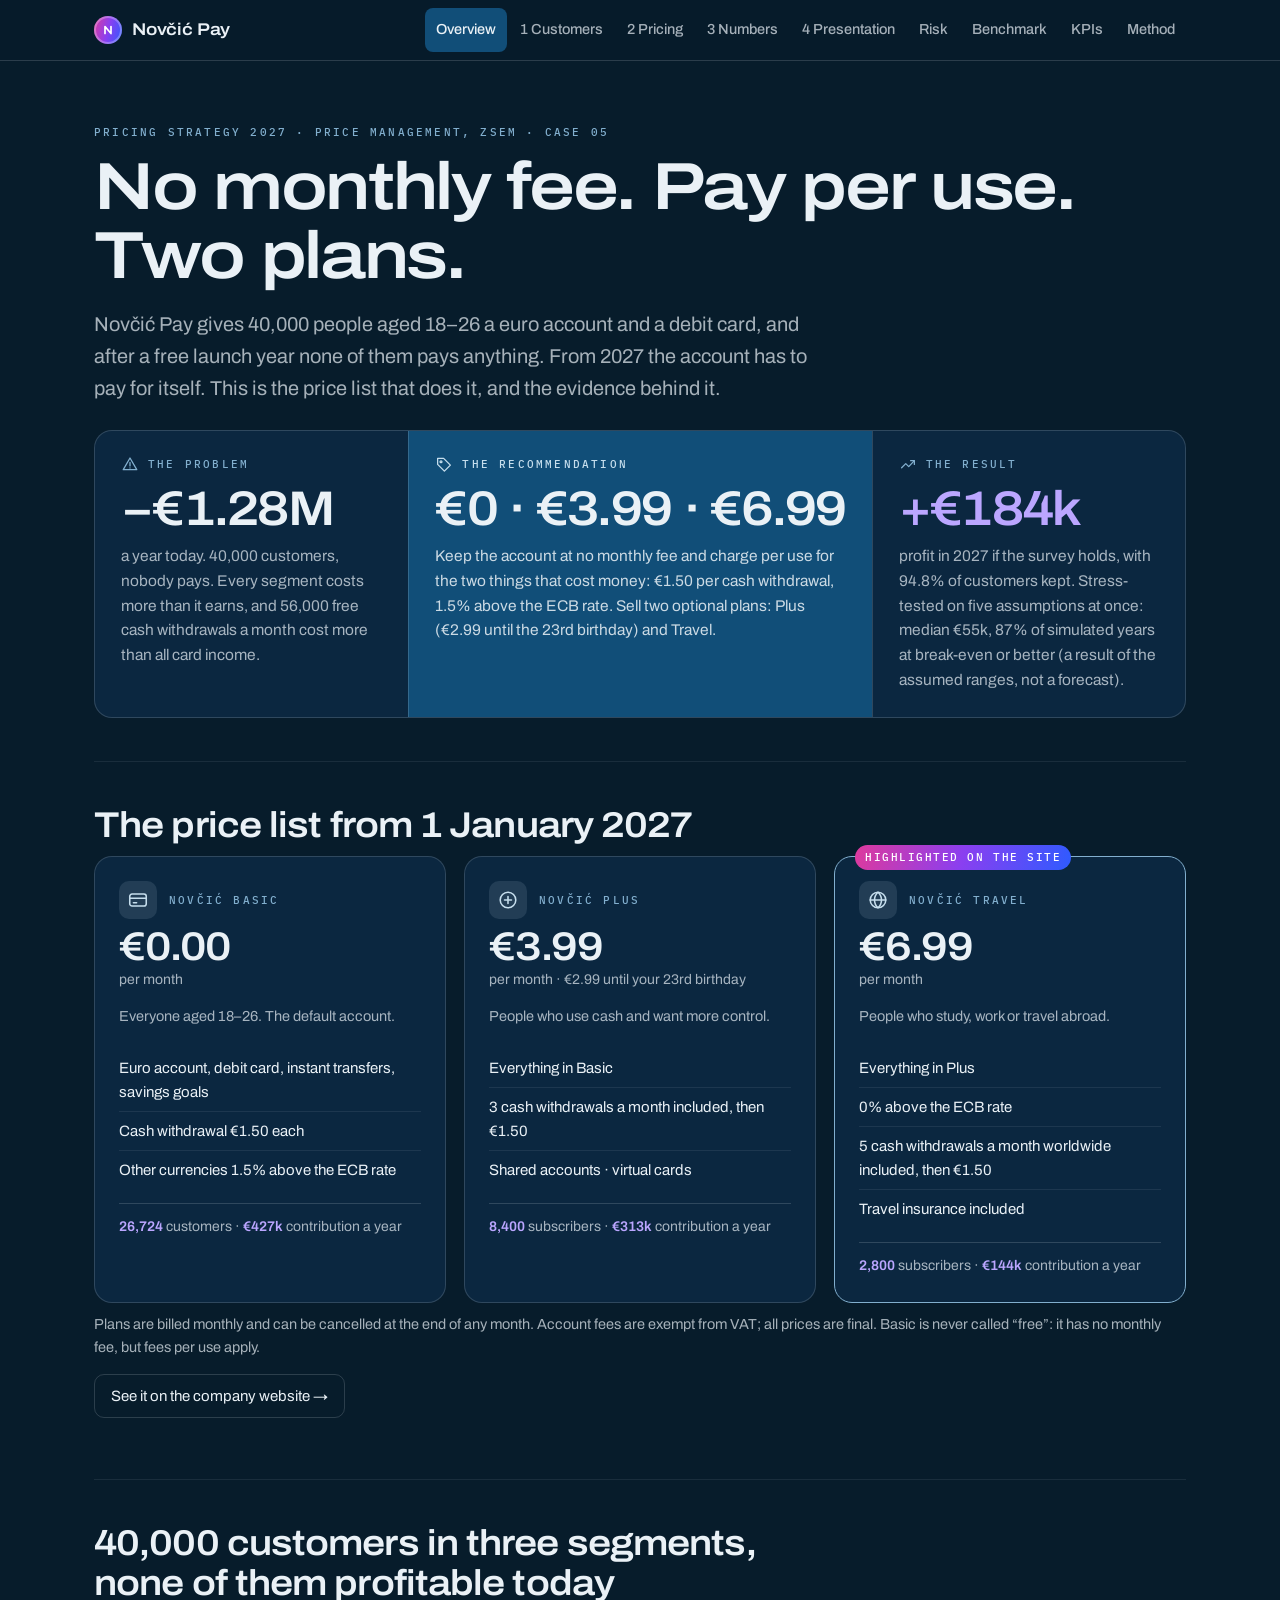
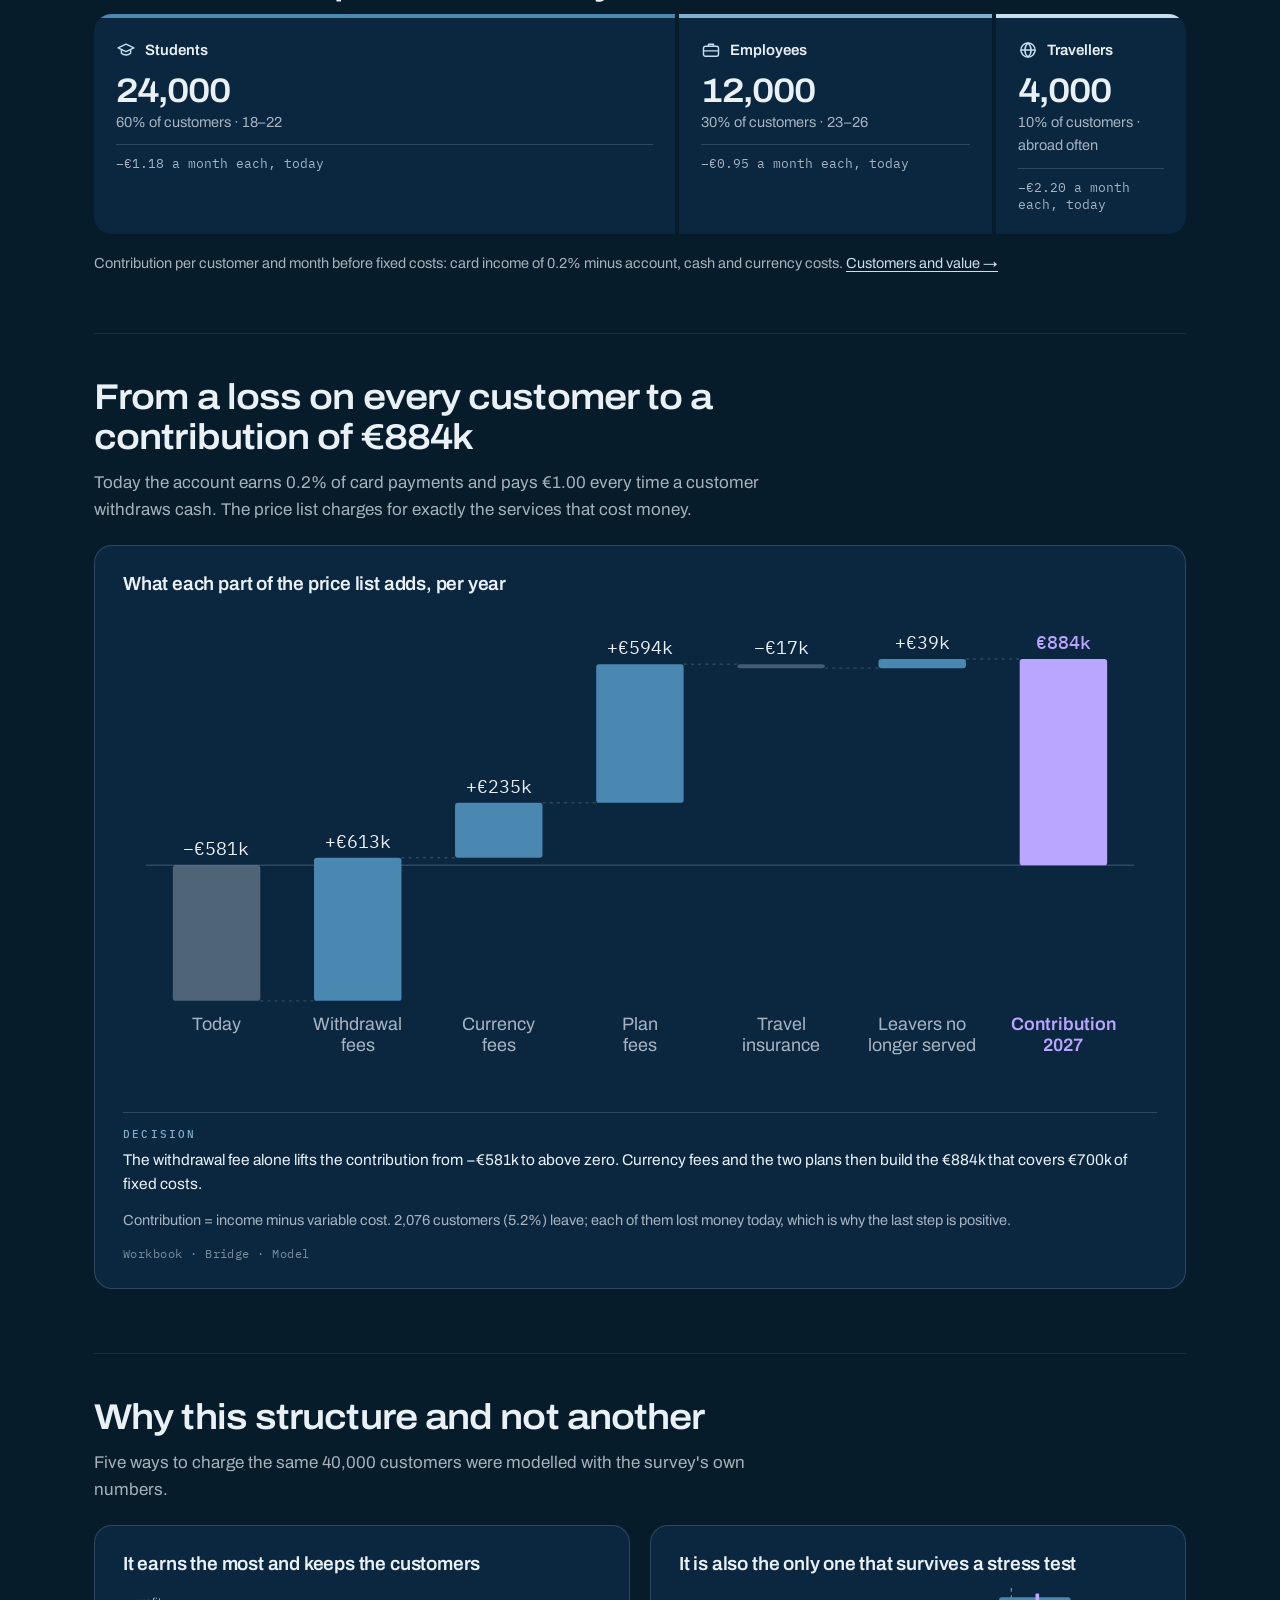
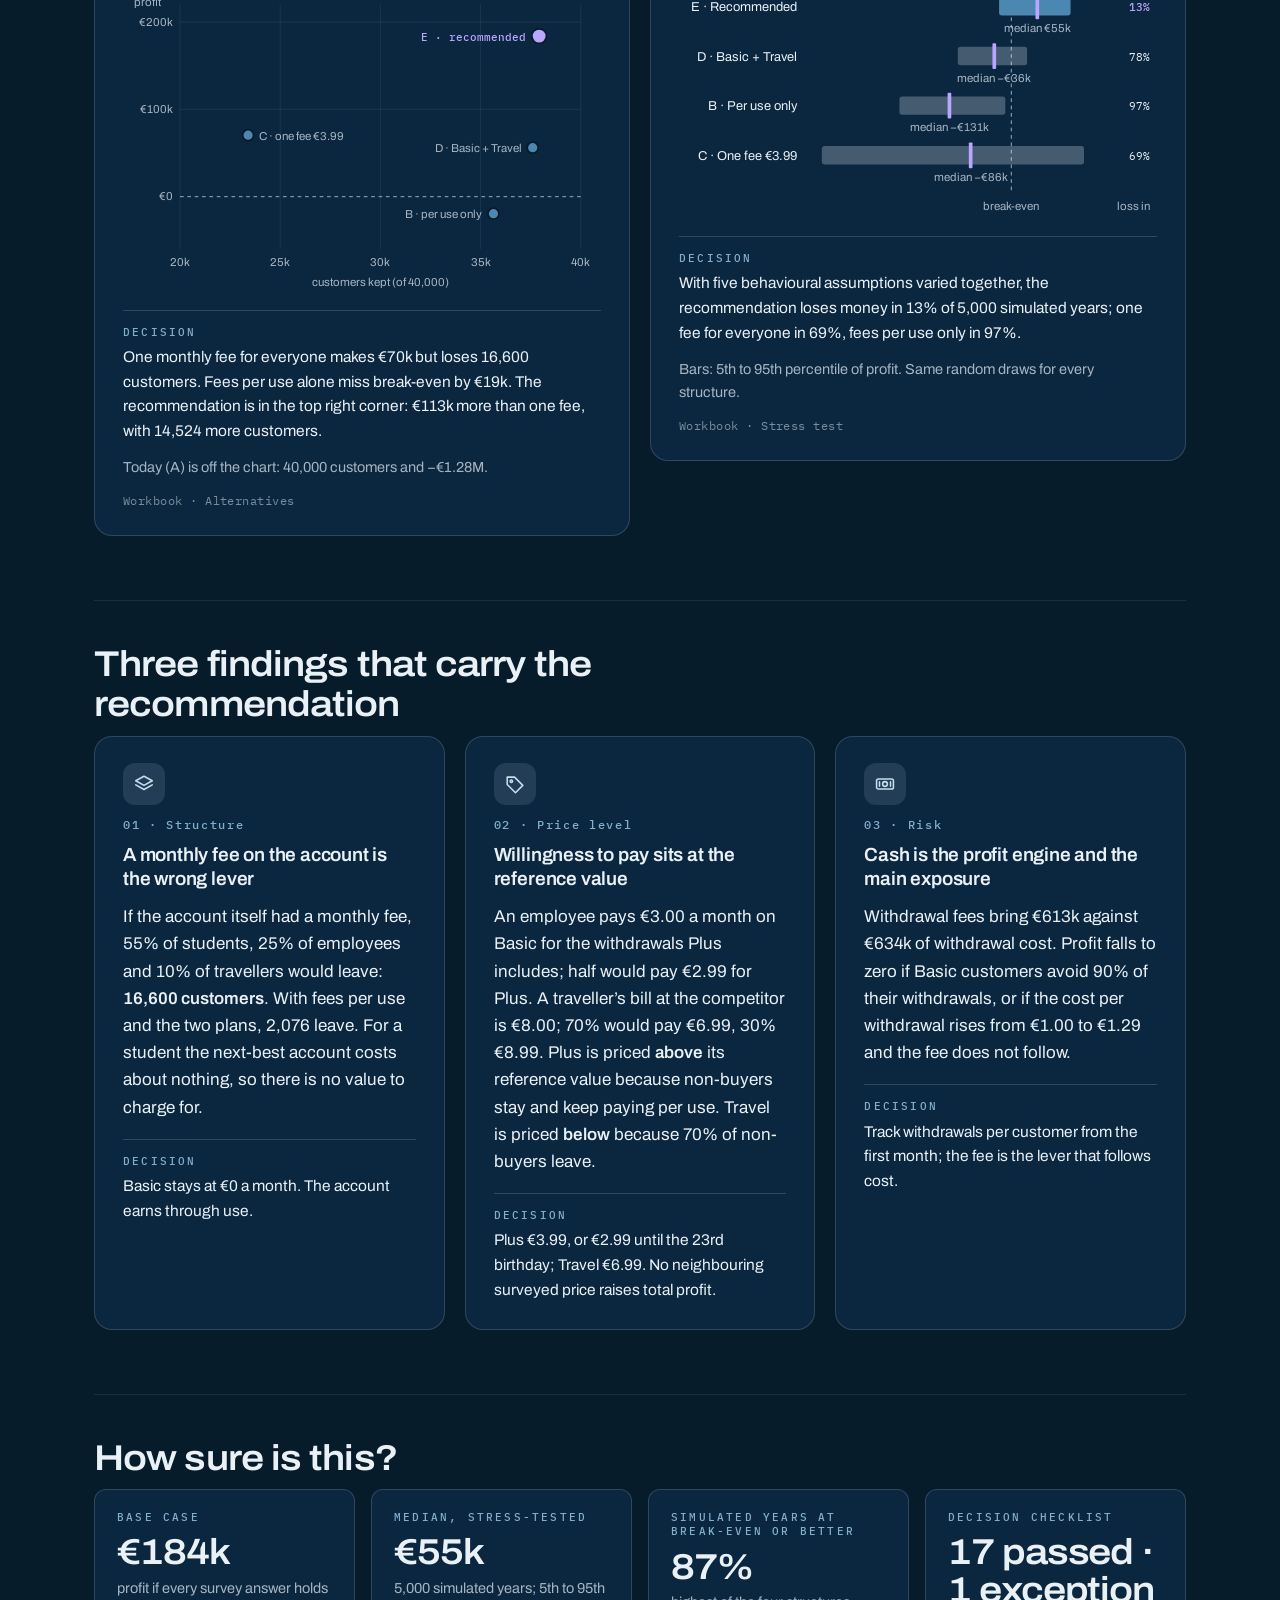
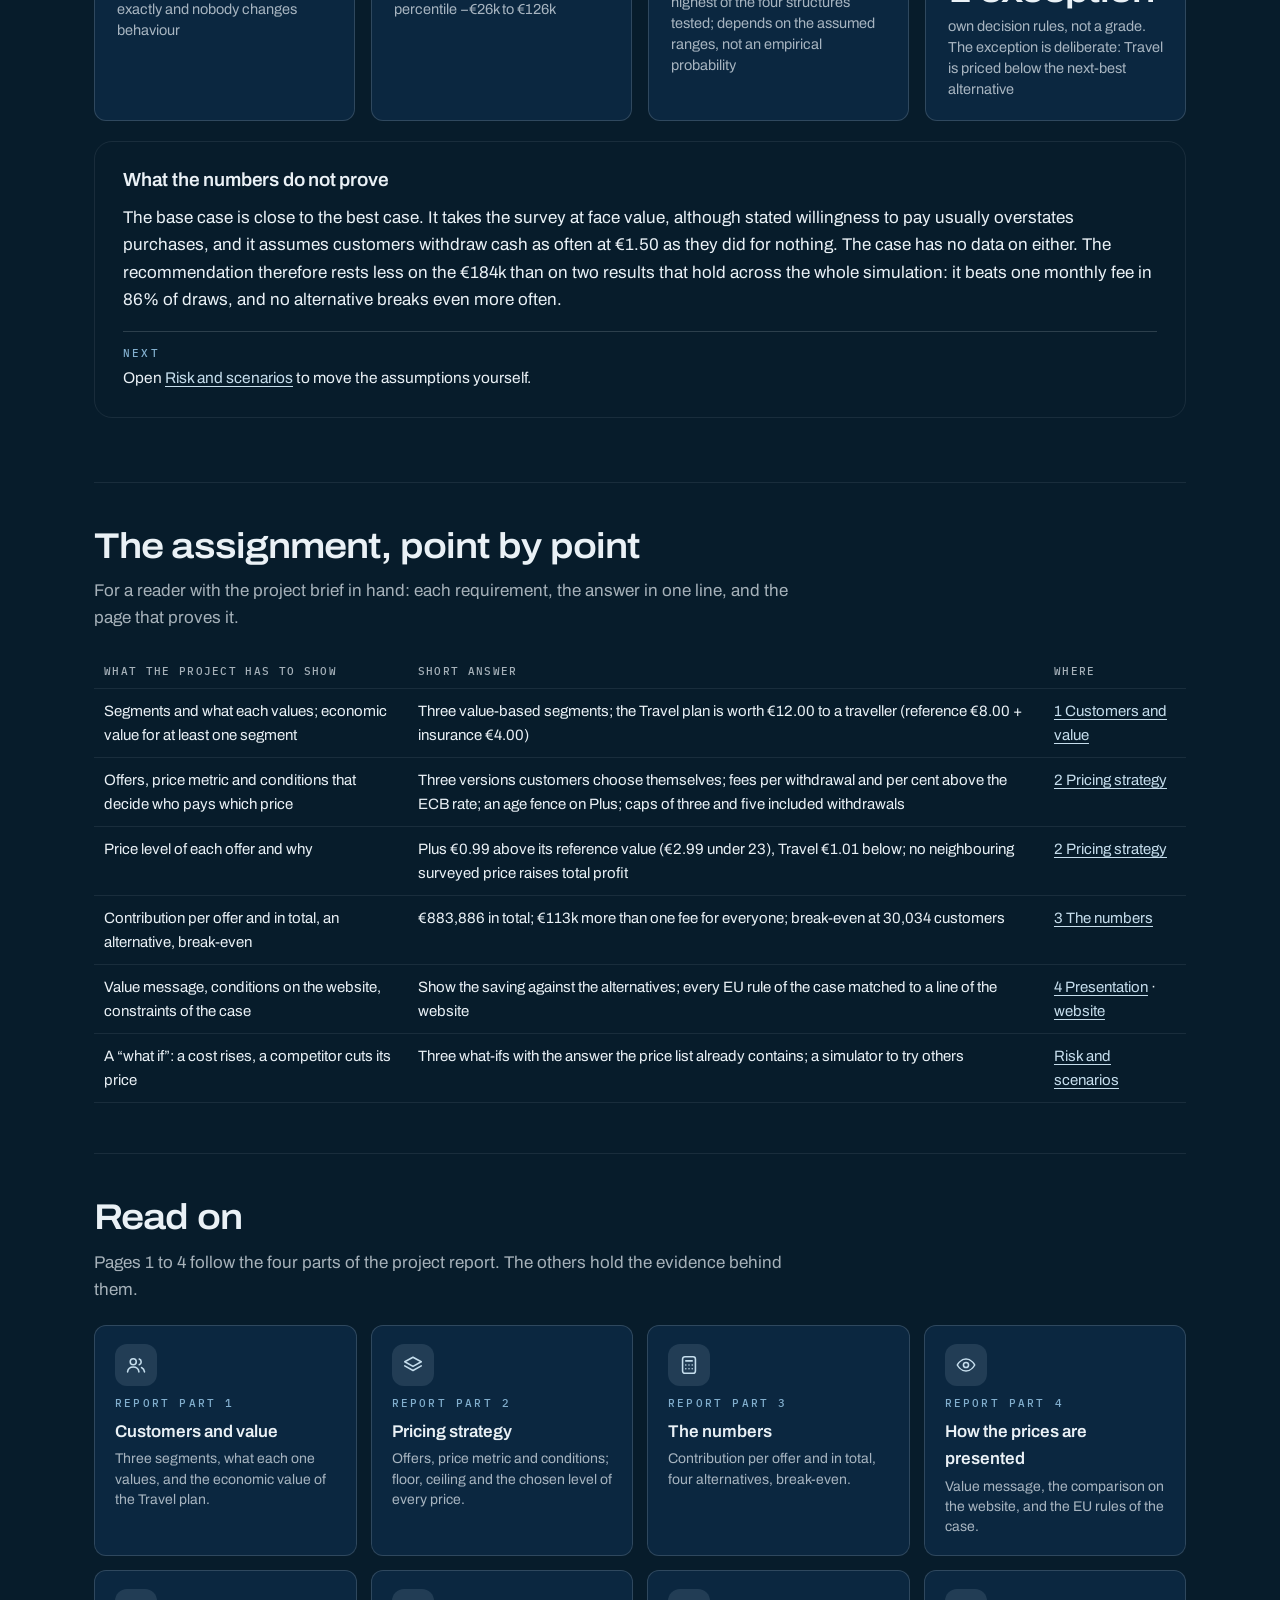
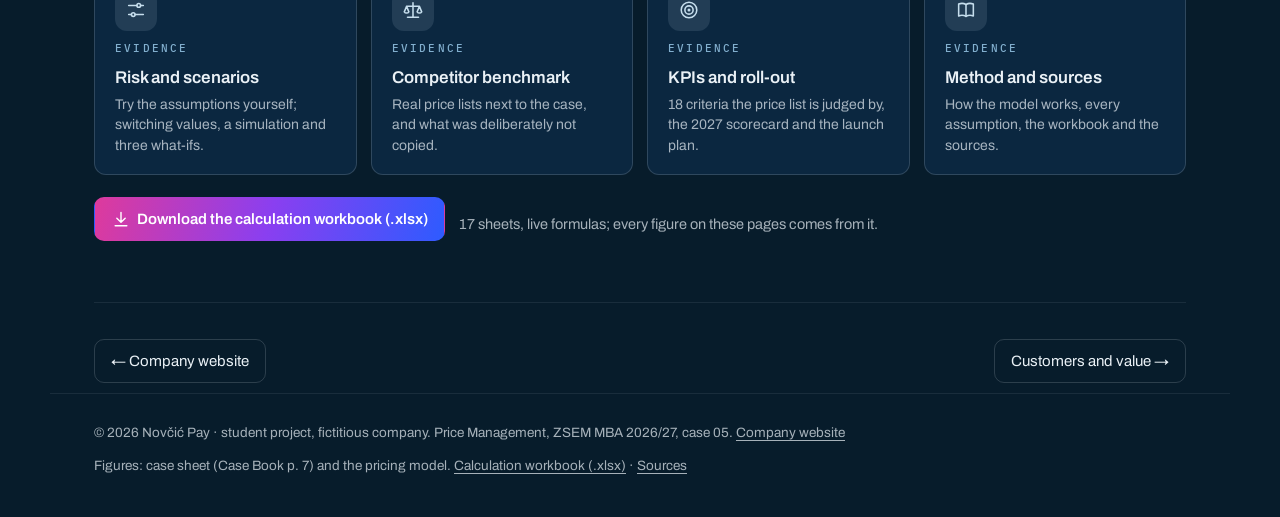
==== commit 7c6b060a: "External review fixes: consistent churn figure, simulation wording, benchmark corrections, clickable" ====
--- a/dashboard/index.html
+++ b/dashboard/index.html
@@ -31,7 +31,7 @@
   <div class="rec"><div class="mono lab"><svg class="ico " viewBox="0 0 24 24" aria-hidden="true"><path d="M3.500 12.500v-8h8l9 9-8 8z"/><circle cx="8" cy="9" r="1.300"/></svg>The recommendation</div><div class="big">€0 · €3.99 · €6.99</div>
     <p>Keep the account at no monthly fee and charge per use for the two things that cost money: €1.50 per cash withdrawal, 1.5% above the ECB rate. Sell two optional plans: Plus (€2.99 until the 23rd birthday) and Travel.</p></div>
   <div class="res"><div class="mono lab"><svg class="ico " viewBox="0 0 24 24" aria-hidden="true"><path d="M3.500 17l5.500-5.500 4 4 7.500-8"/><path d="M15.500 7.500h5v5"/></svg>The result</div><div class="big">+€184k</div>
-    <p>profit in 2027 if the survey holds, with 94.8% of customers kept. Stress-tested on five assumptions at once: median €55k, 87% chance of at least breaking even.</p></div>
+    <p>profit in 2027 if the survey holds, with 94.8% of customers kept. Stress-tested on five assumptions at once: median €55k, 87% of simulated years at break-even or better (a result of the assumed ranges, not a forecast).</p></div>
 </div></p>
   </section>
   
@@ -134,7 +134,7 @@
 <article class="card "><h3><span class="badge"><svg class="ico " viewBox="0 0 24 24" aria-hidden="true"><rect x="2.800" y="6.500" width="18.400" height="11" rx="2"/><circle cx="12" cy="12" r="2.600"/><path d="M6 9.500v5M18 9.500v5"/></svg></span><span class="num">03 · Risk</span>Cash is the profit engine and the main exposure</h3><p>Withdrawal fees bring €613k against €634k of withdrawal cost. Profit falls to zero if Basic customers avoid 90% of their withdrawals, or if the cost per withdrawal rises from €1.00 to €1.29 and the fee does not follow.</p><p class="decision"><span class="mono">Decision</span>Track withdrawals per customer from the first month; the fee is the lever that follows cost.</p></article>
 </div></section>
 <section><h2>How sure is this?</h2>
-<div class="tiles"><div class="tile"><div class="mono">Base case</div><div class="big">€184k</div><div class="sub">profit if every survey answer holds exactly and nobody changes behaviour</div></div><div class="tile"><div class="mono">Median, stress-tested</div><div class="big">€55k</div><div class="sub">5,000 simulated years; 5th to 95th percentile −€26k to €126k</div></div><div class="tile"><div class="mono">Chance of break-even or better</div><div class="big">87%</div><div class="sub">highest of the four structures tested</div></div><div class="tile"><div class="mono">Criteria met</div><div class="big">17 of 18</div><div class="sub">the one not met is deliberate: Travel is priced below its value-based floor</div></div></div>
+<div class="tiles"><div class="tile"><div class="mono">Base case</div><div class="big">€184k</div><div class="sub">profit if every survey answer holds exactly and nobody changes behaviour</div></div><div class="tile"><div class="mono">Median, stress-tested</div><div class="big">€55k</div><div class="sub">5,000 simulated years; 5th to 95th percentile −€26k to €126k</div></div><div class="tile"><div class="mono">Simulated years at break-even or better</div><div class="big">87%</div><div class="sub">highest of the four structures tested; depends on the assumed ranges, not an empirical probability</div></div><div class="tile"><div class="mono">Decision checklist</div><div class="big">17 passed · 1 exception</div><div class="sub">own decision rules, not a grade. The exception is deliberate: Travel is priced below the next-best alternative</div></div></div>
 <article class="card plain"><h3>What the numbers do not prove</h3><p>The base case is close to the best case. It takes the survey at face value, although stated willingness to pay usually overstates purchases, and it assumes customers withdraw cash as often at €1.50 as they did for nothing. The case has no data on either. The recommendation therefore rests less on the €184k than on two results that hold across the whole simulation: it beats one monthly fee in 86% of draws, and no alternative breaks even more often.</p><p class="decision"><span class="mono">Next</span>Open <a href="risk.html">Risk and scenarios</a> to move the assumptions yourself.</p></article></section>
 <section><h2>The assignment, point by point</h2><p class="intro">For a reader with the project brief in hand: each requirement, the answer in one line, and the page that proves it.</p><div class="tablewrap"><table class=""><thead><tr><th>What the project has to show</th><th>Short answer</th><th>Where</th></tr></thead><tbody><tr><td>Segments and what each values; economic value for at least one segment</td><td>Three value-based segments; the Travel plan is worth €12.00 to a traveller (reference €8.00 + insurance €4.00)</td><td><a href="customers.html">1 Customers and value</a></td></tr><tr><td>Offers, price metric and conditions that decide who pays which price</td><td>Three versions customers choose themselves; fees per withdrawal and per cent above the ECB rate; an age fence on Plus; caps of three and five included withdrawals</td><td><a href="pricing.html">2 Pricing strategy</a></td></tr><tr><td>Price level of each offer and why</td><td>Plus €0.99 above its reference value (€2.99 under 23), Travel €1.01 below; no neighbouring surveyed price raises total profit</td><td><a href="pricing.html">2 Pricing strategy</a></td></tr><tr><td>Contribution per offer and in total, an alternative, break-even</td><td>€883,886 in total; €113k more than one fee for everyone; break-even at 30,034 customers</td><td><a href="numbers.html">3 The numbers</a></td></tr><tr><td>Value message, conditions on the website, constraints of the case</td><td>Show the saving against the alternatives; every EU rule of the case matched to a line of the website</td><td><a href="presentation.html">4 Presentation</a> · <a href="../#pricing">website</a></td></tr><tr><td>A “what if”: a cost rises, a competitor cuts its price</td><td>Three what-ifs with the answer the price list already contains; a simulator to try others</td><td><a href="risk.html">Risk and scenarios</a></td></tr></tbody></table></div></section>
 <section><h2>Read on</h2><p class="intro">Pages 1 to 4 follow the four parts of the project report. The others hold the evidence behind them.</p><div class="toc"><a href="customers.html"><span class="badge"><svg class="ico " viewBox="0 0 24 24" aria-hidden="true"><circle cx="9" cy="8.500" r="3.300"/><path d="M2.800 19.500c.5-3.300 3-5.300 6.200-5.300s5.700 2 6.200 5.300M15.500 5.500a3.300 3.300 0 0 1 0 6.200M18 14.700c1.800.8 3 2.400 3.300 4.800"/></svg></span><span class="mono" style="display:block">Report part 1</span><b>Customers and value</b><span class="d">Three segments, what each one values, and the economic value of the Travel plan.</span></a><a href="pricing.html"><span class="badge"><svg class="ico " viewBox="0 0 24 24" aria-hidden="true"><path d="M12 3.500l9 5-9 5-9-5z"/><path d="M3 13l9 5 9-5"/></svg></span><span class="mono" style="display:block">Report part 2</span><b>Pricing strategy</b><span class="d">Offers, price metric and conditions; floor, ceiling and the chosen level of every price.</span></a><a href="numbers.html"><span class="badge"><svg class="ico " viewBox="0 0 24 24" aria-hidden="true"><rect x="5" y="3" width="14" height="18" rx="2.500"/><path d="M8.500 7.500h7M8.500 12h.01M12 12h.01M15.500 12h.01M8.500 16h.01M12 16h.01M15.500 16h.01"/></svg></span><span class="mono" style="display:block">Report part 3</span><b>The numbers</b><span class="d">Contribution per offer and in total, four alternatives, break-even.</span></a><a href="presentation.html"><span class="badge"><svg class="ico " viewBox="0 0 24 24" aria-hidden="true"><path d="M2.500 12s3.500-6.500 9.500-6.500 9.500 6.500 9.500 6.500-3.500 6.500-9.500 6.500S2.500 12 2.500 12z"/><circle cx="12" cy="12" r="2.800"/></svg></span><span class="mono" style="display:block">Report part 4</span><b>How the prices are presented</b><span class="d">Value message, the comparison on the website, and the EU rules of the case.</span></a><a href="risk.html"><span class="badge"><svg class="ico " viewBox="0 0 24 24" aria-hidden="true"><path d="M4 7h9M17 7h3M4 17h3M11 17h9"/><circle cx="15" cy="7" r="2"/><circle cx="9" cy="17" r="2"/></svg></span><span class="mono" style="display:block">Evidence</span><b>Risk and scenarios</b><span class="d">Try the assumptions yourself; switching values, a simulation and three what-ifs.</span></a><a href="benchmark.html"><span class="badge"><svg class="ico " viewBox="0 0 24 24" aria-hidden="true"><path d="M12 4v16M6 20h12M5 8h14M5 8l-2.500 6a3 3 0 0 0 5 0zM19 8l-2.500 6a3 3 0 0 0 5 0z"/></svg></span><span class="mono" style="display:block">Evidence</span><b>Competitor benchmark</b><span class="d">Real price lists next to the case, and what was deliberately not copied.</span></a><a href="kpis.html"><span class="badge"><svg class="ico " viewBox="0 0 24 24" aria-hidden="true"><circle cx="12" cy="12" r="8.500"/><circle cx="12" cy="12" r="4.500"/><circle cx="12" cy="12" r=".8"/></svg></span><span class="mono" style="display:block">Evidence</span><b>KPIs and roll-out</b><span class="d">18 criteria the price list is judged by, the 2027 scorecard and the launch plan.</span></a><a href="methodology.html"><span class="badge"><svg class="ico " viewBox="0 0 24 24" aria-hidden="true"><path d="M4 5.500c2.500-1 5.500-1 8 .500 2.500-1.500 5.500-1.500 8-.500v13c-2.500-1-5.500-1-8 .500-2.500-1.500-5.500-1.500-8-.500z"/><path d="M12 6v13"/></svg></span><span class="mono" style="display:block">Evidence</span><b>Method and sources</b><span class="d">How the model works, every assumption, the workbook and the sources.</span></a></div><p style="margin-top:22px"><a class="btn solid" href="Novcic-Pay-pricing-calculations.xlsx"><svg class="ico " viewBox="0 0 24 24" aria-hidden="true"><path d="M12 4v11M7 11l5 5 5-5M5 20h14"/></svg>&nbsp; Download the calculation workbook (.xlsx)</a> <span class="small" style="margin-left:10px">17 sheets, live formulas; every figure on these pages comes from it.</span></p></section>
